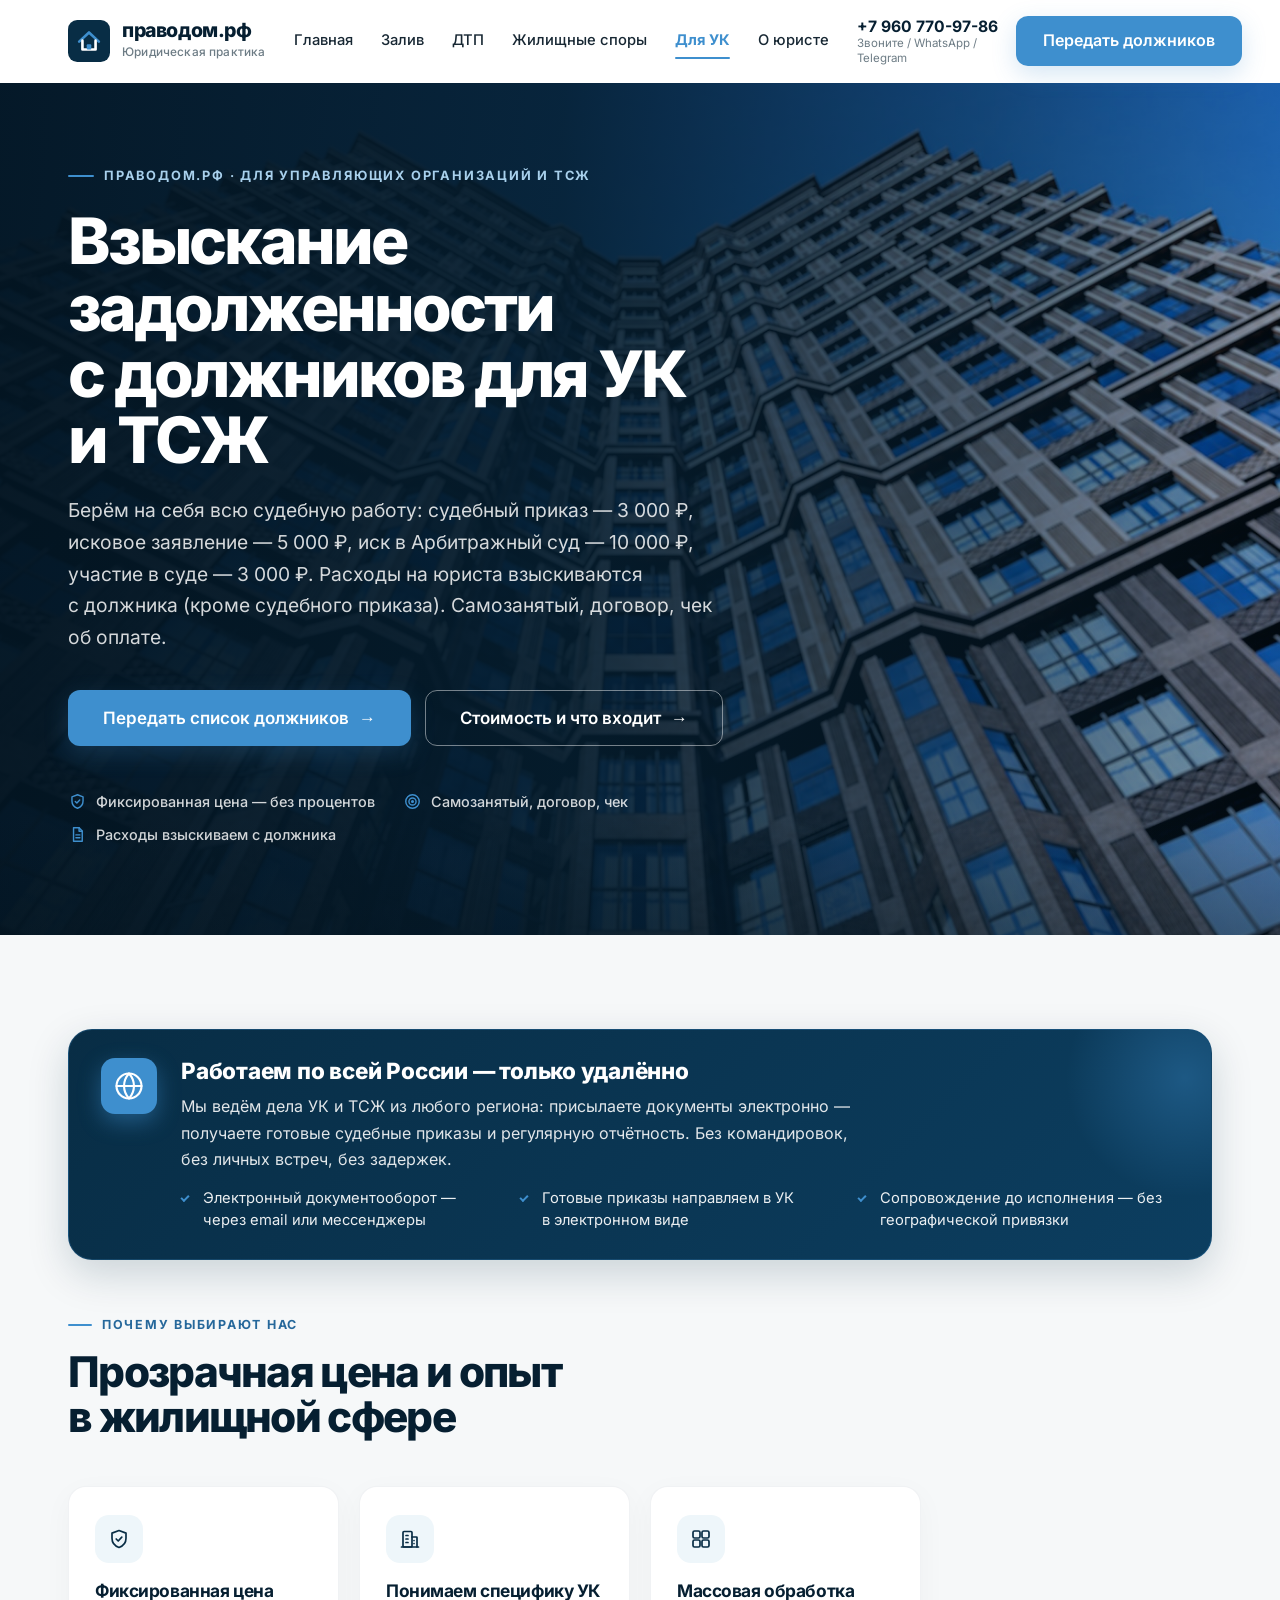
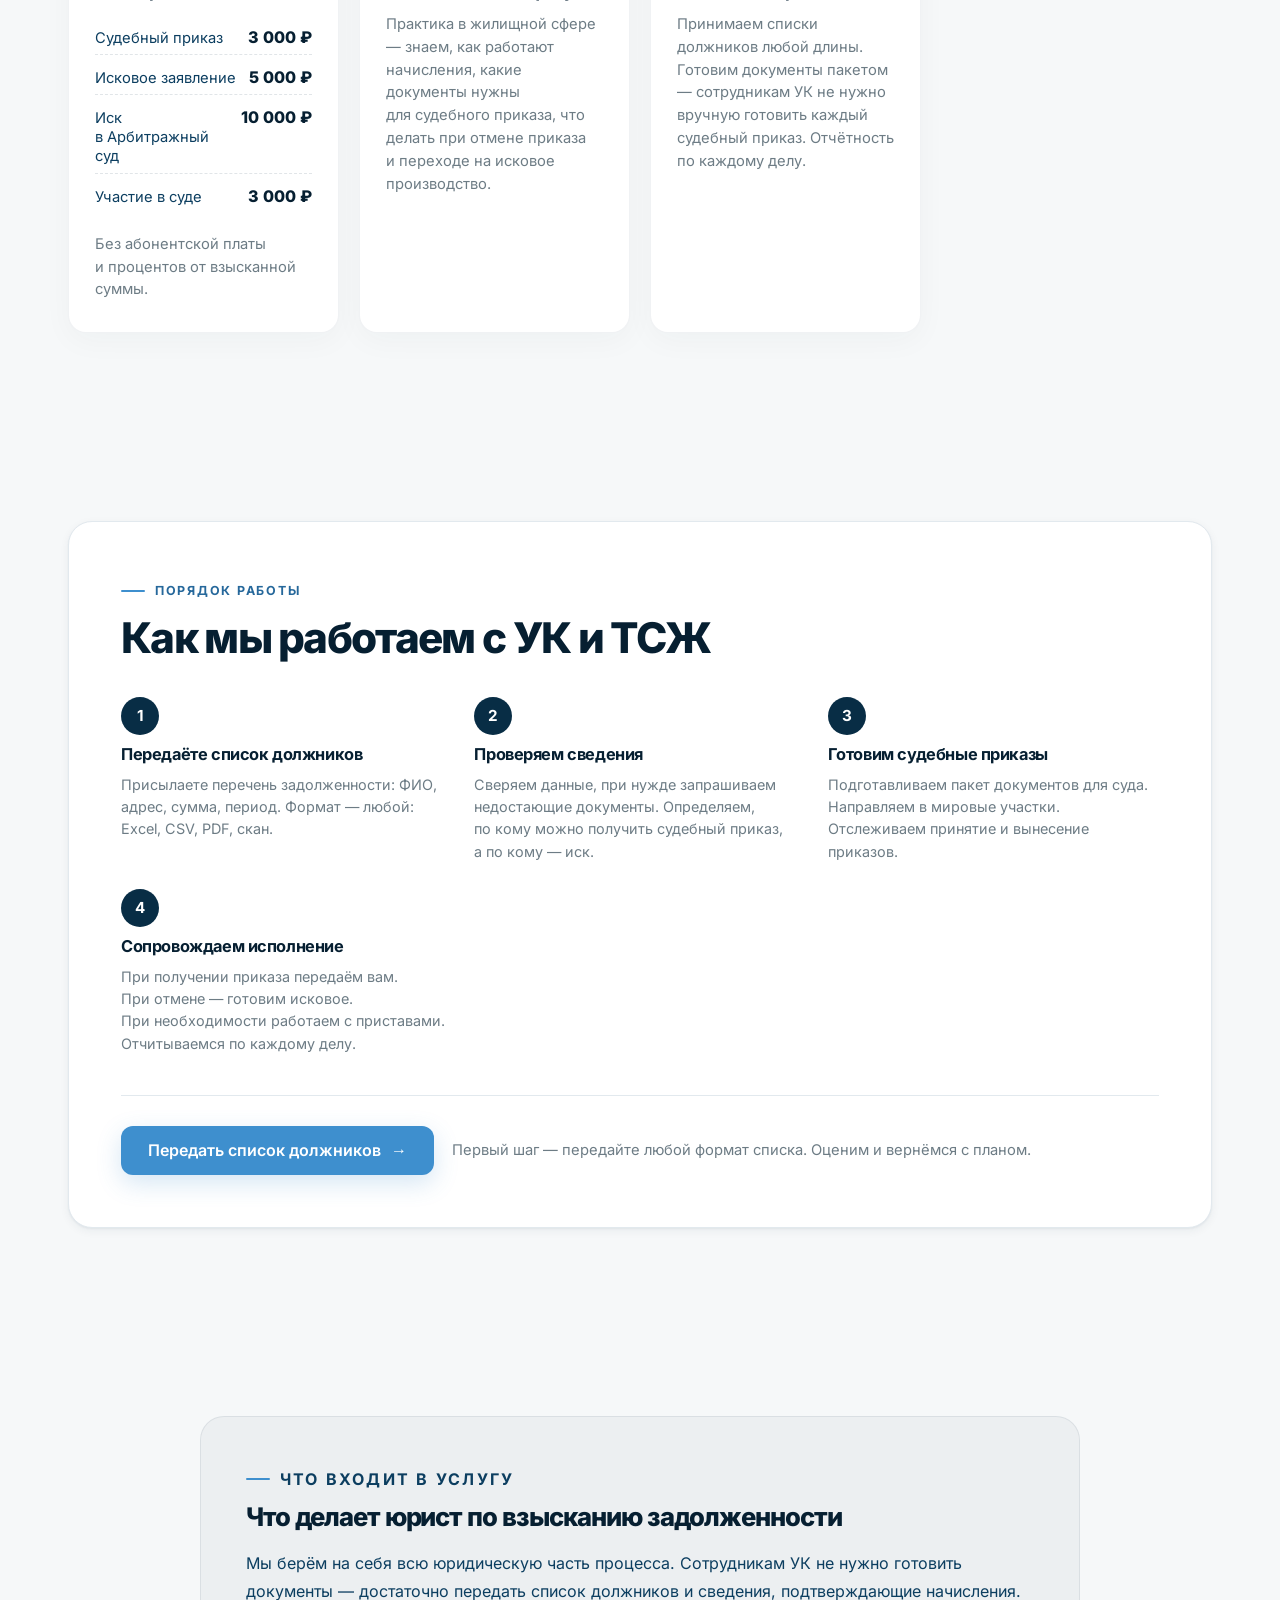
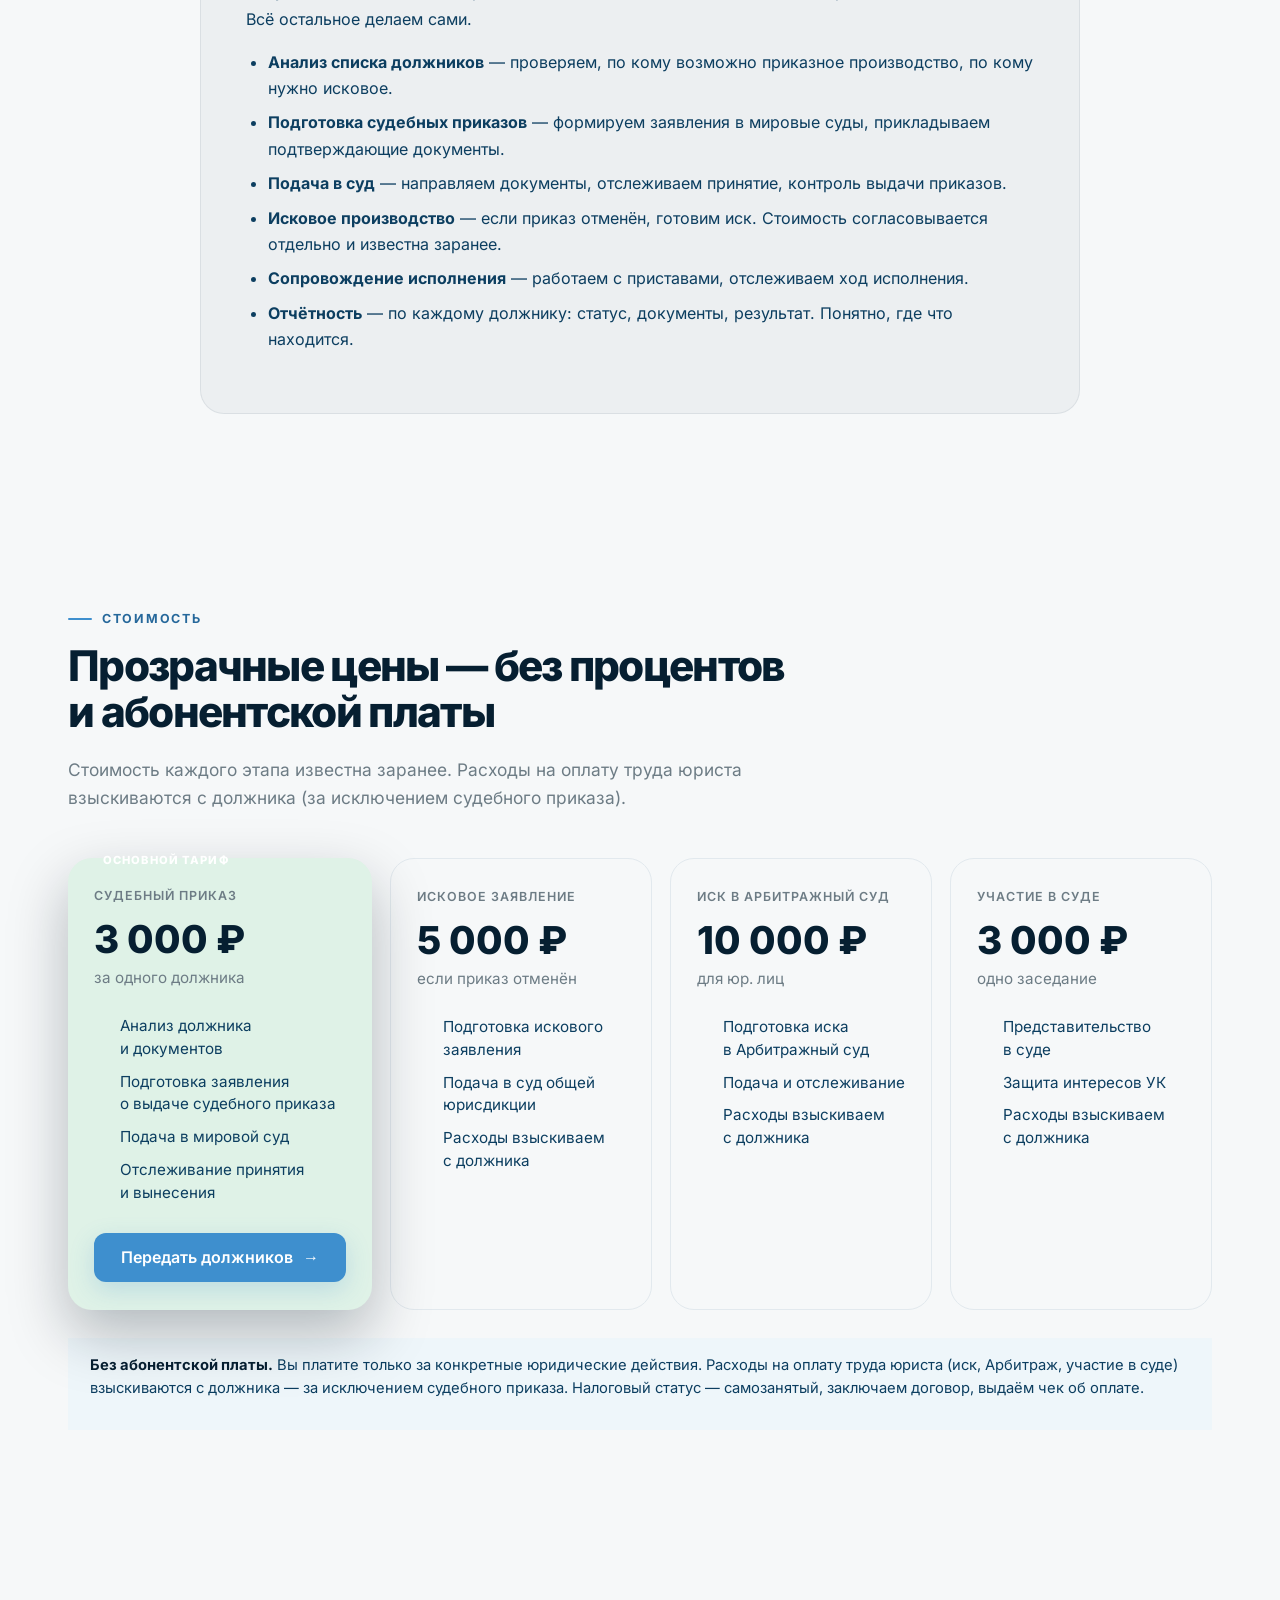
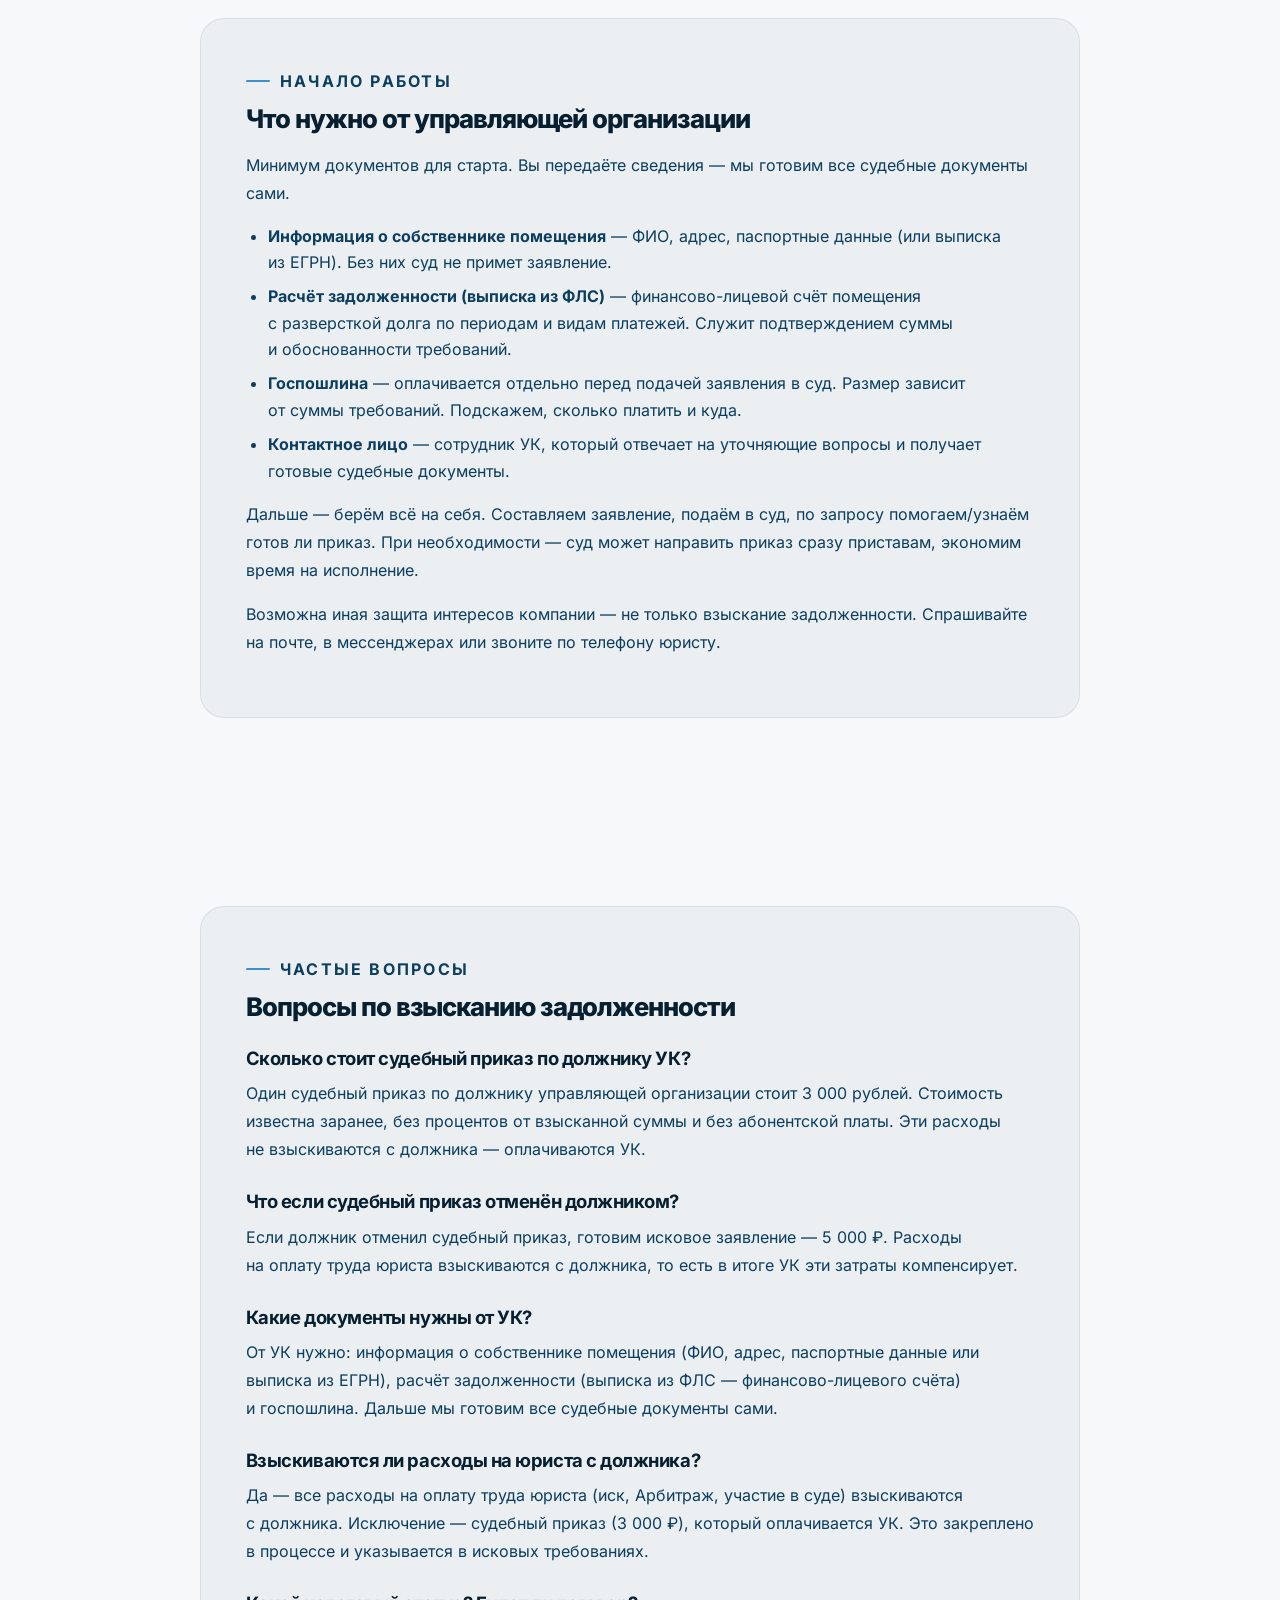
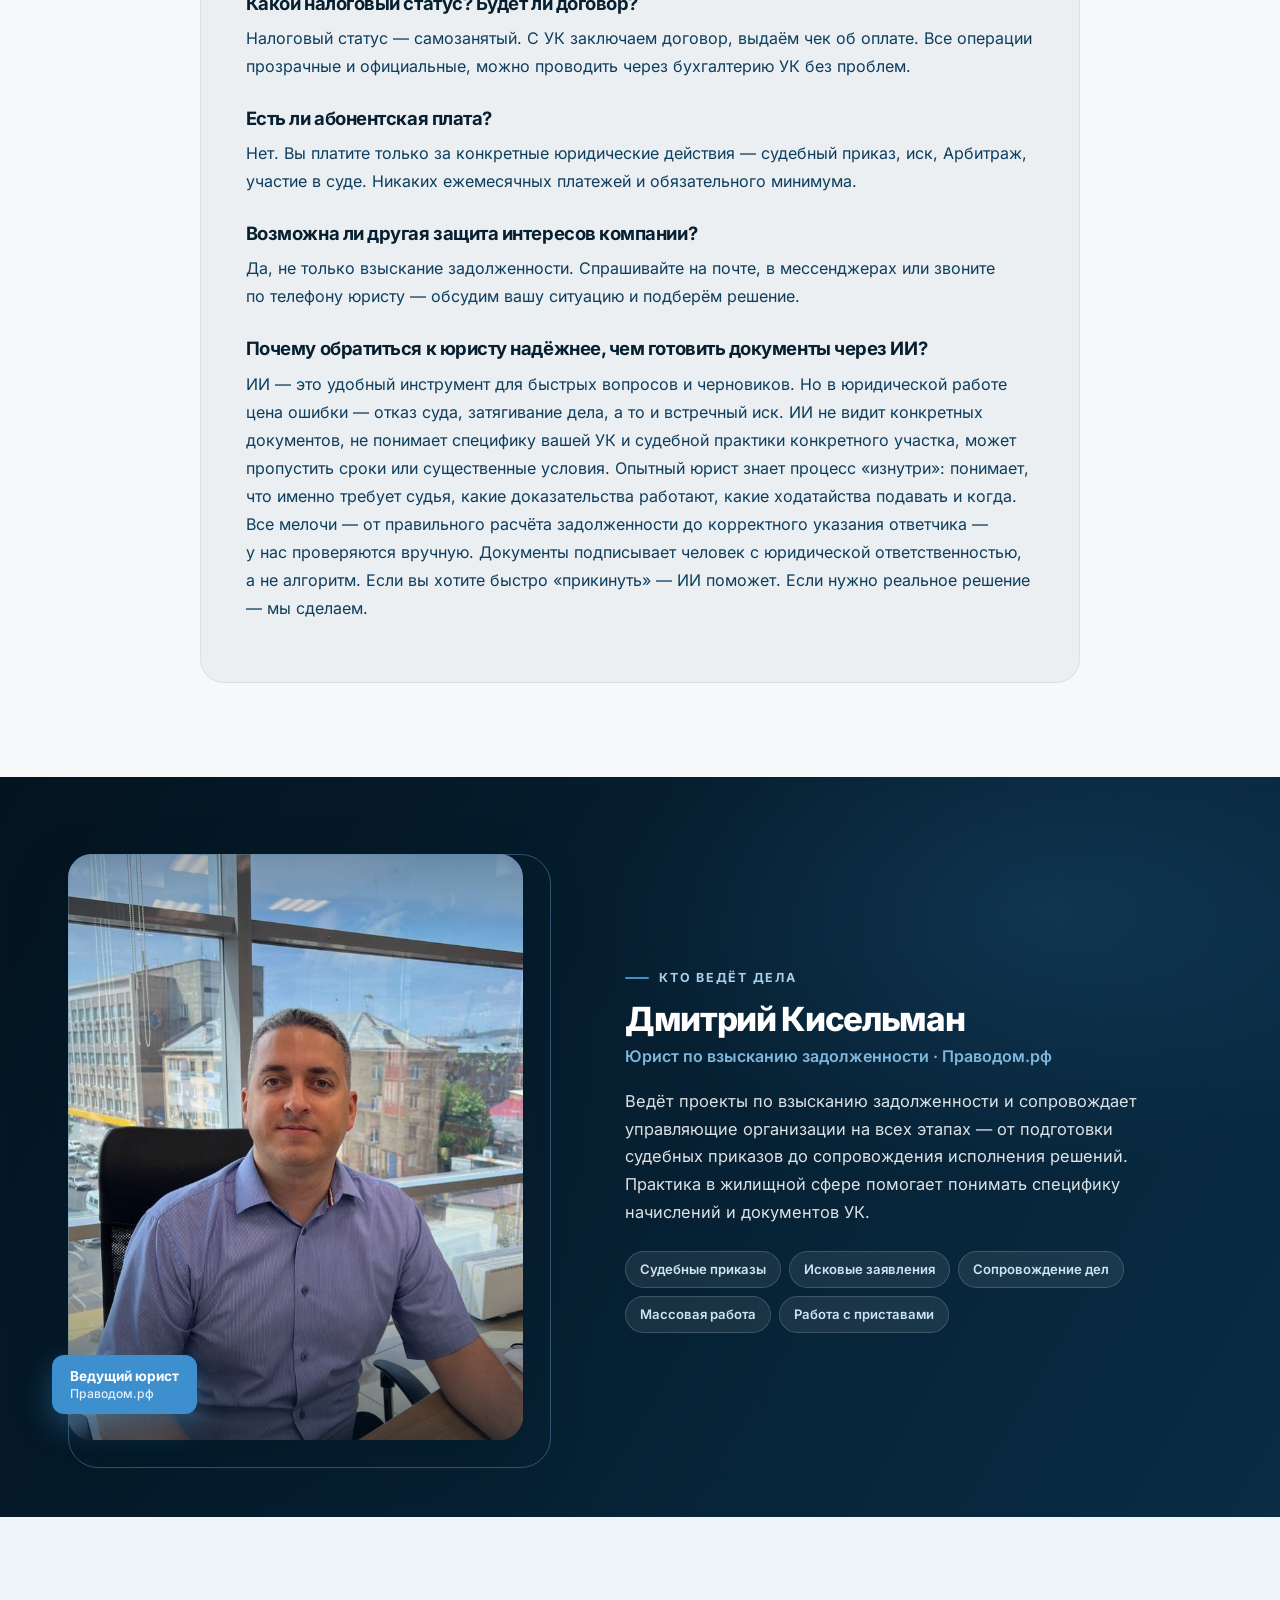
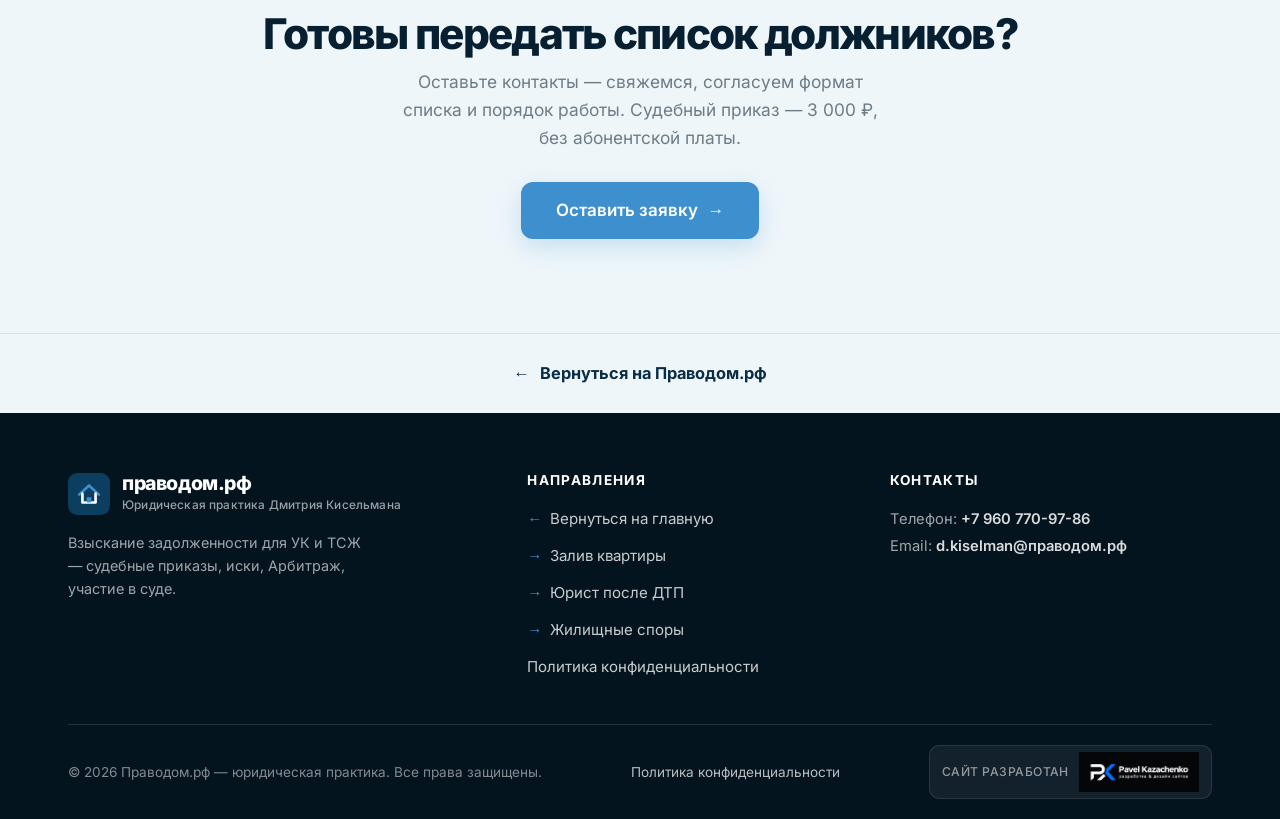
==== dolgi/index.html @ f7e7dae9 "Add files via upload" ====
<!DOCTYPE html>
<html lang="ru">
<head>
  <meta charset="UTF-8">
  <meta name="viewport" content="width=device-width, initial-scale=1.0">

  <!-- ================= SEO: базовые мета-теги ================= -->
  <title>Взыскание задолженности для УК и ТСЖ — судебный приказ от 3 000 ₽</title>
  <meta name="description" content="Взыскание задолженности для управляющих организаций и ТСЖ. Судебный приказ — 3 000 ₽, исковое заявление — 5 000 ₽, иск в Арбитражный суд — 10 000 ₽, участие в суде — 3 000 ₽. Расходы на юриста взыскиваются с должника. Самозанятый, договор, чек. Передайте документы — остальное сделаем сами.">
  <meta name="keywords" content="взыскание задолженности, судебный приказ, должники УК, юридическое сопровождение ТСЖ, взыскание долгов за коммунальные услуги, иск в Арбитражный суд, самозанятый юрист для УК">
  <meta name="author" content="Дмитрий Кисельман">
  <meta name="robots" content="index, follow, max-image-preview:large, max-snippet:-1">

  <!-- ================= SEO: canonical ================= -->
  <link rel="canonical" href="https://xn--80aeg6aibci.xn--p1ai/dolgi/">

  <!-- ================= Open Graph ================= -->
  <meta property="og:type" content="website">
  <meta property="og:site_name" content="Праводом.рф">
  <meta property="og:locale" content="ru_RU">
  <meta property="og:url" content="https://xn--80aeg6aibci.xn--p1ai/dolgi/">
  <meta property="og:title" content="Взыскание задолженности для УК и ТСЖ — судебный приказ от 3 000 ₽">
  <meta property="og:description" content="Судебный приказ — 3 000 ₽, иск — 5 000 ₽, Арбитраж — 10 000 ₽, участие в суде — 3 000 ₽. Расходы на юриста взыскиваются с должника. Самозанятый, договор, чек.">
  <meta property="og:image" content="https://xn--80aeg6aibci.xn--p1ai/assets/img/city.jpg">
  <meta property="og:image:alt" content="Взыскание задолженности для управляющих организаций — Праводом.рф">

  <!-- ================= Twitter Card ================= -->
  <meta name="twitter:card" content="summary_large_image">
  <meta name="twitter:title" content="Взыскание задолженности для УК и ТСЖ — судебный приказ от 3 000 ₽">
  <meta name="twitter:description" content="Судебный приказ — 3 000 ₽, иск — 5 000 ₽, Арбитраж — 10 000 ₽. Расходы на юриста взыскиваются с должника. Самозанятый, договор, чек.">
  <meta name="twitter:image" content="https://xn--80aeg6aibci.xn--p1ai/assets/img/city.jpg">

  <!-- ================= Производительность и иконки ================= -->
  <link rel="icon" type="image/svg+xml" href="../assets/favicon.svg">
  <link rel="apple-touch-icon" href="../assets/favicon.svg">
  <link rel="preload" as="image" href="../assets/img/city.jpg">
  <link rel="stylesheet" href="../assets/fonts/fonts.css">
  <link rel="stylesheet" href="../assets/style.css">

  <!-- ================= Структурированные данные: BreadcrumbList ================= -->
  <script type="application/ld+json">
  {
    "@context": "https://schema.org",
    "@type": "BreadcrumbList",
    "itemListElement": [
      {
        "@type": "ListItem",
        "position": 1,
        "name": "Главная",
        "item": "https://xn--80aeg6aibci.xn--p1ai/"
      },
      {
        "@type": "ListItem",
        "position": 2,
        "name": "Взыскание задолженности для УК",
        "item": "https://xn--80aeg6aibci.xn--p1ai/dolgi/"
      }
    ]
  }
  </script>

  <!-- ================= Структурированные данные: Service + Offer ================= -->
  <script type="application/ld+json">
  {
    "@context": "https://schema.org",
    "@type": "Service",
    "name": "Взыскание задолженности для управляющих организаций",
    "serviceType": "Юридическое сопровождение взыскания задолженности по коммунальным платежам",
    "description": "Подготовка судебных приказов, исковых заявлений и сопровождение судебных дел по взысканию задолженности для УК и ТСЖ. Судебный приказ — 3 000 ₽.",
    "provider": {
      "@type": "LegalService",
      "name": "Праводом.рф",
      "url": "https://xn--80aeg6aibci.xn--p1ai/",
      "telephone": "+7-960-770-97-86",
      "email": "d.kiselman@праводом.рф",
      "founder": {
        "@type": "Person",
        "name": "Дмитрий Кисельман",
        "jobTitle": "Ведущий юрист"
      }
    },
    "areaServed": {
      "@type": "Country",
      "name": "Россия"
    },
    "offers": {
      "@type": "Offer",
      "price": "3000",
      "priceCurrency": "RUB",
      "description": "Стоимость одного судебного приказа по должнику УК или ТСЖ",
      "url": "https://xn--80aeg6aibci.xn--p1ai/dolgi/"
    },
    "url": "https://xn--80aeg6aibci.xn--p1ai/dolgi/"
  }
  </script>

  <!-- ================= Структурированные данные: FAQPage ================= -->
  <script type="application/ld+json">
  {
    "@context": "https://schema.org",
    "@type": "FAQPage",
    "mainEntity": [
      {
        "@type": "Question",
        "name": "Сколько стоит судебный приказ по должнику УК?",
        "acceptedAnswer": {
          "@type": "Answer",
          "text": "Один судебный приказ по должнику управляющей организации стоит 3 000 рублей. Стоимость известна заранее, без процентов от взысканной суммы. Эти расходы не взыскиваются с должника — оплачиваются УК."
        }
      },
      {
        "@type": "Question",
        "name": "Что если судебный приказ отменён должником?",
        "acceptedAnswer": {
          "@type": "Answer",
          "text": "Если должник отменил судебный приказ, готовим исковое заявление. Стоимость искового производства согласовывается отдельно и известна заранее — никаких скрытых платежей."
        }
      },
      {
        "@type": "Question",
        "name": "Какие документы нужны от УК?",
        "acceptedAnswer": {
          "@type": "Answer",
          "text": "Достаточно передать список должников с ФИО, адресом и суммой долга, а также документы, подтверждающие начисления. Дальше мы готовим все судебные документы сами."
        }
      },
      {
        "@type": "Question",
        "name": "Есть ли абонентская плата?",
        "acceptedAnswer": {
          "@type": "Answer",
          "text": "Нет. Вы платите только за конкретные юридические действия — судебный приказ (3 000 ₽), иск (5 000 ₽), Арбитраж (10 000 ₽), участие в суде (3 000 ₽). Никаких ежемесячных платежей и обязательного минимума."
        }
      },
      {
        "@type": "Question",
        "name": "Почему обратиться к юристу надёжнее, чем готовить документы через ИИ?",
        "acceptedAnswer": {
          "@type": "Answer",
          "text": "ИИ — это удобный инструмент для быстрых вопросов и черновиков. Но в юридической работе цена ошибки — отказ суда, затягивание дела, встречный иск. ИИ не видит конкретных документов, не понимает специфики вашей УК и судебной практики конкретного участка, может пропустить сроки или существенные условия. Опытный юрист знает процесс изнутри: что требует судья, какие доказательства работают, какие ходатайства подавать и когда. Все мелочи проверяются вручную, документы подписывает человек с юридической ответственностью."
        }
      }
    ]
  }
  </script>
  <script src="https://challenges.cloudflare.com/turnstile/v0/api.js" async defer></script>
  <!-- ================= Security Headers (через meta) ================= -->
  <meta http-equiv="Content-Security-Policy" content="default-src 'self'; script-src 'self' 'unsafe-inline' https://challenges.cloudflare.com https://www.googletagmanager.com https://mc.yandex.ru; style-src 'self' 'unsafe-inline' https://challenges.cloudflare.com; img-src 'self' data: blob: https://mc.yandex.ru https://www.google-analytics.com; font-src 'self' data:; connect-src 'self' https://pravodom-lead.paffnyters.workers.dev https://challenges.cloudflare.com https://ncuthxvxiwghjgduchhc.supabase.co https://mc.yandex.ru https://www.google-analytics.com https://www.googletagmanager.com; frame-src https://challenges.cloudflare.com; object-src 'none'; base-uri 'self'; form-action 'self'; frame-ancestors 'none';">
  <meta name="referrer" content="strict-origin-when-cross-origin">
  <meta http-equiv="X-Content-Type-Options" content="nosniff">
  <meta name="color-scheme" content="light">
  <meta name="permissions-policy" content="camera=(), microphone=(), geolocation=(), payment=(), usb=(), magnetometer=(), gyroscope=(), accelerometer=(), interest-cohort=()">

  <!-- ================= Yandex.Metrika ================= -->
  <!-- Yandex.Metrika (счётчик 112861594) -->
  <script type="text/javascript">
    (function(m,e,t,r,i,k,a){m[i]=m[i]||function(){(m[i].a=m[i].a||[]).push(arguments)};
    m[i].l=1*new Date();
    for (var j = 0; j < document.scripts.length; j++) {if (document.scripts[j].src === r) { return; }}
    k=e.createElement(t),a=e.getElementsByTagName(t)[0],k.async=1,k.src=r,a.parentNode.insertBefore(k,a)})
    (window, document, "script", "https://mc.yandex.ru/metrika/tag.js", "ym");
    ym(112861594, "init", {
      clickmap:true,
      trackLinks:true,
      accurateTrackBounce:true,
      webvisor:true
    });
  </script>
  <noscript>
    <div><img src="https://mc.yandex.ru/watch/112861594" style="position:absolute; left:-9999px;" alt="" /></div>
  </noscript>

  <!-- ================= Google Analytics 4 ================= -->
  <!-- Google Analytics 4 (G-REN6XLHVDM) -->
  <script async src="https://www.googletagmanager.com/gtag/js?id=G-REN6XLHVDM"></script>
  <script>
    window.dataLayer = window.dataLayer || [];
    function gtag(){dataLayer.push(arguments);}
    gtag('js', new Date());
    gtag('config', 'G-REN6XLHVDM', { 'anonymize_ip': true });
  </script>

</head>
<body>

<!-- ================= ШАПКА ================= -->
<header class="header" id="top">
  <div class="container header__inner">
    <a class="brand" href="/" aria-label="Праводом.рф — на главную">
      <svg class="brand__mark" viewBox="0 0 64 64" aria-hidden="true">
        <rect width="64" height="64" rx="14" fill="#082D45"/>
        <path d="M17 33 L32 19 L47 33" fill="none" stroke="#3E8FCE" stroke-width="4" stroke-linecap="round" stroke-linejoin="round"/>
        <path d="M22 31.5 V45 H42 V31.5" fill="none" stroke="#FFFFFF" stroke-width="4" stroke-linecap="round" stroke-linejoin="round"/>
        <rect x="28.5" y="37" width="7" height="8" rx="1.5" fill="#3E8FCE"/>
      </svg>
      <span>
        <span class="brand__name">праводом.рф</span>
        <span class="brand__tag">Юридическая практика</span>
      </span>
    </a>
    <nav class="nav" aria-label="Основная навигация">
      <a class="nav__link" href="/">Главная</a>
      <a class="nav__link" href="/zalyv/">Залив</a>
      <a class="nav__link" href="/dtp/">ДТП</a>
      <a class="nav__link" href="/zhilishchnye-spory/">Жилищные споры</a>
      <a class="nav__link" href="/dolgi/">Для УК</a>
      <a class="nav__link" href="#yurist">О юристе</a>
    </nav>
    <div class="header__right">
      <!-- TODO: заменить телефон-заглушку на реальный номер -->
      <a class="header__phone" href="tel:+79607709786" itemprop="telephone">
        <b>+7 960 770-97-86</b>
        <span>Звоните / WhatsApp / Telegram</span>
      </a>
      <button class="btn btn--primary" type="button" data-modal-open data-modal-source="dolgi-header">Передать должников</button>
      <button class="nav-toggle" type="button" aria-label="Открыть меню" aria-expanded="false"><span></span></button>
    </div>
  </div>
  <div class="mobile-menu">
    <a href="/">Главная</a>
    <a href="/zalyv/">Залив квартиры</a>
    <a href="/dtp/">Юрист после ДТП</a>
    <a href="/zhilishchnye-spory/">Жилищные споры</a>
    <a href="/dolgi/">Для управляющих организаций</a>
    <a href="#yurist">О юристе</a>
    <a href="tel:+79607709786">+7 960 770-97-86</a>
    <button class="btn btn--primary" type="button" data-modal-open>Оставить заявку</button>
  </div>
</header>

<main>

  <!-- ================= HERO /DOLGI/ ================= -->
  <section class="hero hero--dolgi hero--compact">
    <div class="hero__bg" role="img" aria-label="Жилые дома — взыскание задолженности для управляющих организаций"></div>
    <div class="container">
      <div class="hero__inner">
        <p class="hero__eyebrow">Праводом.рф · Для управляющих организаций и ТСЖ</p>
        <h1 class="hero__title">Взыскание задолженности с&nbsp;должников для&nbsp;УК и&nbsp;ТСЖ</h1>
        <p class="hero__sub">Берём на&nbsp;себя всю судебную работу: судебный приказ — 3&nbsp;000&nbsp;₽, исковое заявление — 5&nbsp;000&nbsp;₽, иск в&nbsp;Арбитражный суд — 10&nbsp;000&nbsp;₽, участие в&nbsp;суде — 3&nbsp;000&nbsp;₽. Расходы на&nbsp;юриста взыскиваются с&nbsp;должника (кроме судебного приказа). Самозанятый, договор, чек об&nbsp;оплате.</p>
        <div class="hero__actions">
          <button class="btn btn--primary btn--lg" type="button" data-modal-open data-modal-source="dolgi-hero">Передать список должников <span class="arr">→</span></button>
          <a class="btn btn--ghost btn--lg" href="#dolgi-price">Стоимость и&nbsp;что входит <span class="arr">→</span></a>
        </div>
        <ul class="hero__chips">
          <li>
            <svg viewBox="0 0 24 24" fill="none" stroke="currentColor" stroke-width="1.8" stroke-linecap="round" stroke-linejoin="round" aria-hidden="true"><path d="M12 3.5l7 2.6v5.2c0 4.6-3 7.8-7 9.2-4-1.4-7-4.6-7-9.2V6.1z"/><path d="M9.2 12l2 2 3.6-3.8"/></svg>
            Фиксированная цена — без процентов
          </li>
          <li>
            <svg viewBox="0 0 24 24" fill="none" stroke="currentColor" stroke-width="1.8" stroke-linecap="round" stroke-linejoin="round" aria-hidden="true"><circle cx="12" cy="12" r="8.5"/><circle cx="12" cy="12" r="4.5"/><circle cx="12" cy="12" r="1"/></svg>
            Самозанятый, договор, чек
          </li>
          <li>
            <svg viewBox="0 0 24 24" fill="none" stroke="currentColor" stroke-width="1.8" stroke-linecap="round" stroke-linejoin="round" aria-hidden="true"><path d="M7 3.5h7l4 4v13H7z"/><path d="M14 3.5V8h4"/><path d="M10 12.5h5M10 16h5"/></svg>
            Расходы взыскиваем с&nbsp;должника
          </li>
        </ul>
      </div>
    </div>
  </section>

  <!-- ================= ЦЕННОСТЬ (3 пункта) ================= -->
  <section class="section" id="dolgi-value">
    <div class="container">

      <!-- Плашка: работаем только удалённо -->
      <div class="remote-banner reveal" role="region" aria-label="Информация о формате работы">
        <div class="remote-banner__icon" aria-hidden="true">
          <svg viewBox="0 0 24 24" fill="none" stroke="currentColor" stroke-width="1.7" stroke-linecap="round" stroke-linejoin="round"><circle cx="12" cy="12" r="10"/><path d="M2 12h20"/><path d="M12 2a15.3 15.3 0 0 1 4 10 15.3 15.3 0 0 1-4 10 15.3 15.3 0 0 1-4-10 15.3 15.3 0 0 1 4-10z"/></svg>
        </div>
        <div class="remote-banner__content">
          <h3 class="remote-banner__title">Работаем по&nbsp;всей России — только удалённо</h3>
          <p class="remote-banner__text">Мы&nbsp;ведём дела УК и&nbsp;ТСЖ из&nbsp;любого региона: присылаете документы электронно — получаете готовые судебные приказы и&nbsp;регулярную отчётность. Без командировок, без личных встреч, без задержек.</p>
          <ul class="remote-banner__list">
            <li>Электронный документооборот — через email или мессенджеры</li>
            <li>Готовые приказы направляем в&nbsp;УК в&nbsp;электронном виде</li>
            <li>Сопровождение до&nbsp;исполнения — без географической привязки</li>
          </ul>
        </div>
      </div>

      <div class="sec-head reveal">
        <p class="eyebrow">Почему выбирают нас</p>
        <h2>Прозрачная цена и&nbsp;опыт в&nbsp;жилищной сфере</h2>
      </div>
      <div class="cards">
        <article class="card reveal">
          <div class="card__icon">
            <svg viewBox="0 0 24 24" fill="none" stroke="currentColor" stroke-width="1.7" stroke-linecap="round" stroke-linejoin="round" aria-hidden="true"><path d="M12 3.5l7 2.6v5.2c0 4.6-3 7.8-7 9.2-4-1.4-7-4.6-7-9.2V6.1z"/><path d="M9.2 12l2 2 3.6-3.8"/></svg>
          </div>
          <h3 class="card__title">Фиксированная цена</h3>
          <ul class="card__price-list">
            <li><span>Судебный приказ</span><b>3 000&nbsp;₽</b></li>
            <li><span>Исковое заявление</span><b>5 000&nbsp;₽</b></li>
            <li><span>Иск в&nbsp;Арбитражный суд</span><b>10 000&nbsp;₽</b></li>
            <li><span>Участие в&nbsp;суде</span><b>3 000&nbsp;₽</b></li>
          </ul>
          <p class="card__text">Без абонентской платы и&nbsp;процентов от&nbsp;взысканной суммы.</p>
        </article>

        <article class="card reveal">
          <div class="card__icon">
            <svg viewBox="0 0 24 24" fill="none" stroke="currentColor" stroke-width="1.7" stroke-linecap="round" stroke-linejoin="round" aria-hidden="true"><rect x="5" y="4.5" width="9" height="15.5" rx="1"/><path d="M14 10h4.5a.5.5 0 0 1 .5.5v9.5"/><path d="M8 8.5h2M8 12h2M8 15.5h2M16 13.5h.01M16 16.5h.01"/><path d="M3.5 20h17"/></svg>
          </div>
          <h3 class="card__title">Понимаем специфику УК</h3>
          <p class="card__text">Практика в&nbsp;жилищной сфере — знаем, как работают начисления, какие документы нужны для&nbsp;судебного приказа, что делать при&nbsp;отмене приказа и&nbsp;переходе на&nbsp;исковое производство.</p>
        </article>

        <article class="card reveal">
          <div class="card__icon">
            <svg viewBox="0 0 24 24" fill="none" stroke="currentColor" stroke-width="1.7" stroke-linecap="round" stroke-linejoin="round" aria-hidden="true"><rect x="4" y="4" width="7" height="7" rx="1.5"/><rect x="13" y="4" width="7" height="7" rx="1.5"/><rect x="4" y="13" width="7" height="7" rx="1.5"/><rect x="13" y="13" width="7" height="7" rx="1.5"/></svg>
          </div>
          <h3 class="card__title">Массовая обработка</h3>
          <p class="card__text">Принимаем списки должников любой длины. Готовим документы пакетом — сотрудникам УК не&nbsp;нужно вручную готовить каждый судебный приказ. Отчётность по&nbsp;каждому делу.</p>
        </article>
      </div>
    </div>
  </section>

  <!-- ================= КАК МЫ РАБОТАЕМ ================= -->
  <section class="section section--tint" id="dolgi-how">
    <div class="container">
      <div class="guide reveal">
        <div class="guide__head">
          <p class="eyebrow">Порядок работы</p>
          <h2>Как мы&nbsp;работаем с&nbsp;УК и&nbsp;ТСЖ</h2>
        </div>
        <div class="steps">
          <div class="step">
            <div class="step__num">1</div>
            <h3 class="step__title">Передаёте список должников</h3>
            <p class="step__text">Присылаете перечень задолженности: ФИО, адрес, сумма, период. Формат — любой: Excel, CSV, PDF, скан.</p>
          </div>
          <div class="step">
            <div class="step__num">2</div>
            <h3 class="step__title">Проверяем сведения</h3>
            <p class="step__text">Сверяем данные, при&nbsp;нужде запрашиваем недостающие документы. Определяем, по&nbsp;кому можно получить судебный приказ, а&nbsp;по&nbsp;кому — иск.</p>
          </div>
          <div class="step">
            <div class="step__num">3</div>
            <h3 class="step__title">Готовим судебные приказы</h3>
            <p class="step__text">Подготавливаем пакет документов для&nbsp;суда. Направляем в&nbsp;мировые участки. Отслеживаем принятие и&nbsp;вынесение приказов.</p>
          </div>
          <div class="step">
            <div class="step__num">4</div>
            <h3 class="step__title">Сопровождаем исполнение</h3>
            <p class="step__text">При&nbsp;получении приказа передаём вам. При&nbsp;отмене — готовим исковое. При&nbsp;необходимости работаем с&nbsp;приставами. Отчитываемся по&nbsp;каждому делу.</p>
          </div>
        </div>
        <div class="guide__cta">
          <button class="btn btn--primary" type="button" data-modal-open data-modal-source="dolgi-how">Передать список должников <span class="arr">→</span></button>
          <p>Первый шаг — передайте любой формат списка. Оценим и&nbsp;вернёмся с&nbsp;планом.</p>
        </div>
      </div>
    </div>
  </section>

  <!-- ================= ЧТО ВХОДИТ В УСЛУГУ ================= -->
  <section class="section" id="dolgi-included">
    <div class="container">
      <div class="lp-article reveal">
        <p class="eyebrow">Что входит в&nbsp;услугу</p>
        <h2>Что делает юрист по&nbsp;взысканию задолженности</h2>
        <p>Мы&nbsp;берём на&nbsp;себя всю юридическую часть процесса. Сотрудникам УК не&nbsp;нужно готовить документы — достаточно передать список должников и&nbsp;сведения, подтверждающие начисления. Всё остальное делаем сами.</p>
        <ul class="lawyer__detail-list">
          <li><b>Анализ списка должников</b> — проверяем, по&nbsp;кому возможно приказное производство, по&nbsp;кому нужно исковое.</li>
          <li><b>Подготовка судебных приказов</b> — формируем заявления в&nbsp;мировые суды, прикладываем подтверждающие документы.</li>
          <li><b>Подача в&nbsp;суд</b> — направляем документы, отслеживаем принятие, контроль выдачи приказов.</li>
          <li><b>Исковое производство</b> — если приказ отменён, готовим иск. Стоимость согласовывается отдельно и&nbsp;известна заранее.</li>
          <li><b>Сопровождение исполнения</b> — работаем с&nbsp;приставами, отслеживаем ход исполнения.</li>
          <li><b>Отчётность</b> — по&nbsp;каждому должнику: статус, документы, результат. Понятно, где что находится.</li>
        </ul>
      </div>
    </div>
  </section>

  <!-- ================= СТОИМОСТЬ ================= -->
  <section class="section section--tint" id="dolgi-price">
    <div class="container">
      <div class="price-block reveal">
        <div class="sec-head">
          <p class="eyebrow">Стоимость</p>
          <h2>Прозрачные цены — без процентов и абонентской платы</h2>
          <p class="sec-lead">Стоимость каждого этапа известна заранее. Расходы на&nbsp;оплату труда юриста взыскиваются с&nbsp;должника (за&nbsp;исключением судебного приказа).</p>
        </div>

        <div class="price-cards price-cards--grid4">
          <article class="price-card price-card--main">
            <div class="price-card__label">Судебный приказ</div>
            <div class="price-card__value">3 000&nbsp;₽</div>
            <div class="price-card__unit">за&nbsp;одного должника</div>
            <ul class="price-card__list">
              <li>Анализ должника и&nbsp;документов</li>
              <li>Подготовка заявления о&nbsp;выдаче судебного приказа</li>
              <li>Подача в&nbsp;мировой суд</li>
              <li>Отслеживание принятия и&nbsp;вынесения</li>
            </ul>
            <button class="btn btn--primary" type="button" data-modal-open data-modal-source="dolgi-price-1">Передать должников <span class="arr">→</span></button>
          </article>

          <article class="price-card">
            <div class="price-card__label">Исковое заявление</div>
            <div class="price-card__value">5 000&nbsp;₽</div>
            <div class="price-card__unit">если приказ отменён</div>
            <ul class="price-card__list">
              <li>Подготовка искового заявления</li>
              <li>Подача в&nbsp;суд общей юрисдикции</li>
              <li>Расходы взыскиваем с&nbsp;должника</li>
            </ul>
          </article>

          <article class="price-card">
            <div class="price-card__label">Иск в&nbsp;Арбитражный суд</div>
            <div class="price-card__value">10 000&nbsp;₽</div>
            <div class="price-card__unit">для&nbsp;юр.&nbsp;лиц</div>
            <ul class="price-card__list">
              <li>Подготовка иска в&nbsp;Арбитражный суд</li>
              <li>Подача и&nbsp;отслеживание</li>
              <li>Расходы взыскиваем с&nbsp;должника</li>
            </ul>
          </article>

          <article class="price-card">
            <div class="price-card__label">Участие в&nbsp;суде</div>
            <div class="price-card__value">3 000&nbsp;₽</div>
            <div class="price-card__unit">одно заседание</div>
            <ul class="price-card__list">
              <li>Представительство в&nbsp;суде</li>
              <li>Защита интересов УК</li>
              <li>Расходы взыскиваем с&nbsp;должника</li>
            </ul>
          </article>
        </div>

        <div class="price-foot">
          <p><b>Без абонентской платы.</b> Вы платите только за&nbsp;конкретные юридические действия. Расходы на&nbsp;оплату труда юриста (иск, Арбитраж, участие в&nbsp;суде) взыскиваются с&nbsp;должника — за&nbsp;исключением судебного приказа. Налоговый статус — самозанятый, заключаем договор, выдаём чек об&nbsp;оплате.</p>
        </div>
      </div>
    </div>
  </section>

  <!-- ================= ЧТО НУЖНО ОТ УК ================= -->
  <section class="section" id="dolgi-need">
    <div class="container">
      <div class="lp-article reveal">
        <p class="eyebrow">Начало работы</p>
        <h2>Что нужно от&nbsp;управляющей организации</h2>
        <p>Минимум документов для&nbsp;старта. Вы&nbsp;передаёте сведения — мы&nbsp;готовим все судебные документы сами.</p>
        <ul class="lawyer__detail-list">
          <li><b>Информация о&nbsp;собственнике помещения</b> — ФИО, адрес, паспортные данные (или выписка из&nbsp;ЕГРН). Без&nbsp;них суд не&nbsp;примет заявление.</li>
          <li><b>Расчёт задолженности (выписка из&nbsp;ФЛС)</b> — финансово-лицевой счёт помещения с&nbsp;разверсткой долга по&nbsp;периодам и&nbsp;видам платежей. Служит подтверждением суммы и&nbsp;обоснованности требований.</li>
          <li><b>Госпошлина</b> — оплачивается отдельно перед подачей заявления в&nbsp;суд. Размер зависит от&nbsp;суммы требований. Подскажем, сколько платить и&nbsp;куда.</li>
          <li><b>Контактное лицо</b> — сотрудник УК, который отвечает на&nbsp;уточняющие вопросы и&nbsp;получает готовые судебные документы.</li>
        </ul>
        <p>Дальше — берём всё на&nbsp;себя. Составляем заявление, подаём в&nbsp;суд, по&nbsp;запросу помогаем/узнаём готов ли приказ. При&nbsp;необходимости — суд может направить приказ сразу приставам, экономим время на&nbsp;исполнение.</p>
        <p>Возможна иная защита интересов компании — не&nbsp;только взыскание задолженности. Спрашивайте на&nbsp;почте, в&nbsp;мессенджерах или звоните по&nbsp;телефону юристу.</p>
      </div>
    </div>
  </section>

  <!-- ================= ЧАСТЫЕ ВОПРОСЫ ================= -->
  <section class="section section--tint" id="dolgi-faq">
    <div class="container">
      <div class="lp-article reveal">
        <p class="eyebrow">Частые вопросы</p>
        <h2>Вопросы по&nbsp;взысканию задолженности</h2>

        <h3>Сколько стоит судебный приказ по&nbsp;должнику УК?</h3>
        <p>Один судебный приказ по&nbsp;должнику управляющей организации стоит 3&nbsp;000&nbsp;рублей. Стоимость известна заранее, без процентов от&nbsp;взысканной суммы и&nbsp;без абонентской платы. Эти расходы не&nbsp;взыскиваются с&nbsp;должника — оплачиваются УК.</p>

        <h3>Что если судебный приказ отменён должником?</h3>
        <p>Если должник отменил судебный приказ, готовим исковое заявление — 5&nbsp;000&nbsp;₽. Расходы на&nbsp;оплату труда юриста взыскиваются с&nbsp;должника, то&nbsp;есть в&nbsp;итоге УК эти затраты компенсирует.</p>

        <h3>Какие документы нужны от&nbsp;УК?</h3>
        <p>От&nbsp;УК нужно: информация о&nbsp;собственнике помещения (ФИО, адрес, паспортные данные или выписка из&nbsp;ЕГРН), расчёт задолженности (выписка из&nbsp;ФЛС — финансово-лицевого счёта) и&nbsp;госпошлина. Дальше мы&nbsp;готовим все судебные документы сами.</p>

        <h3>Взыскиваются&nbsp;ли расходы на&nbsp;юриста с&nbsp;должника?</h3>
        <p>Да — все расходы на&nbsp;оплату труда юриста (иск, Арбитраж, участие в&nbsp;суде) взыскиваются с&nbsp;должника. Исключение — судебный приказ (3&nbsp;000&nbsp;₽), который оплачивается УК. Это закреплено в&nbsp;процессе и&nbsp;указывается в&nbsp;исковых требованиях.</p>

        <h3>Какой налоговый статус? Будет&nbsp;ли договор?</h3>
        <p>Налоговый статус — самозанятый. С&nbsp;УК заключаем договор, выдаём чек об&nbsp;оплате. Все операции прозрачные и&nbsp;официальные, можно проводить через бухгалтерию УК без&nbsp;проблем.</p>

        <h3>Есть&nbsp;ли абонентская плата?</h3>
        <p>Нет. Вы платите только за&nbsp;конкретные юридические действия — судебный приказ, иск, Арбитраж, участие в&nbsp;суде. Никаких ежемесячных платежей и&nbsp;обязательного минимума.</p>

        <h3>Возможна&nbsp;ли другая защита интересов компании?</h3>
        <p>Да, не&nbsp;только взыскание задолженности. Спрашивайте на&nbsp;почте, в&nbsp;мессенджерах или звоните по&nbsp;телефону юристу — обсудим вашу ситуацию и&nbsp;подберём решение.</p>

        <h3>Почему обратиться к&nbsp;юристу надёжнее, чем готовить документы через ИИ?</h3>
        <p>ИИ&nbsp;— это удобный инструмент для&nbsp;быстрых вопросов и&nbsp;черновиков. Но&nbsp;в&nbsp;юридической работе цена ошибки — отказ суда, затягивание дела, а&nbsp;то&nbsp;и&nbsp;встречный иск. ИИ&nbsp;не&nbsp;видит конкретных документов, не&nbsp;понимает специфику вашей УК и&nbsp;судебной практики конкретного участка, может пропустить сроки или&nbsp;существенные условия. Опытный юрист знает процесс «изнутри»: понимает, что именно требует судья, какие доказательства работают, какие ходатайства подавать и&nbsp;когда. Все мелочи — от&nbsp;правильного расчёта задолженности до&nbsp;корректного указания ответчика — у&nbsp;нас&nbsp;проверяются вручную. Документы подписывает человек с&nbsp;юридической ответственностью, а&nbsp;не&nbsp;алгоритм. Если вы&nbsp;хотите быстро «прикинуть» — ИИ&nbsp;поможет. Если нужно реальное решение — мы&nbsp;сделаем.</p>
      </div>
    </div>
  </section>

  <!-- ================= ЮРИСТ ================= -->
  <section class="lawyer" id="yurist">
    <div class="container">
      <div class="lawyer__grid">
        <div class="lawyer__photo-wrap reveal">
          <img class="lawyer__photo" src="../assets/dmitry.jpg" alt="Дмитрий Кисельман — юрист по взысканию задолженности для УК и ТСЖ, ведущий юрист Праводом.рф" loading="lazy" width="460" height="575">
          <div class="lawyer__badge">Ведущий юрист<small>Праводом.рф</small></div>
        </div>
        <div class="reveal">
          <p class="eyebrow">Кто ведёт дела</p>
          <h2 class="lawyer__name">Дмитрий Кисельман</h2>
          <p class="lawyer__role">Юрист по&nbsp;взысканию задолженности · Праводом.рф</p>
          <p class="lawyer__text">Ведёт проекты по&nbsp;взысканию задолженности и&nbsp;сопровождает управляющие организации на&nbsp;всех этапах — от&nbsp;подготовки судебных приказов до&nbsp;сопровождения исполнения решений. Практика в&nbsp;жилищной сфере помогает понимать специфику начислений и&nbsp;документов УК.</p>
          <ul class="lawyer__tags">
            <li>Судебные приказы</li>
            <li>Исковые заявления</li>
            <li>Сопровождение дел</li>
            <li>Массовая работа</li>
            <li>Работа с приставами</li>
          </ul>
        </div>
      </div>
    </div>
  </section>

  <!-- ================= ФИНАЛЬНЫЙ CTA ================= -->
  <section class="section section--blue">
    <div class="container cta-final reveal">
      <h2>Готовы передать список должников?</h2>
      <p class="sec-lead">Оставьте контакты — свяжемся, согласуем формат списка и&nbsp;порядок работы. Судебный приказ — 3&nbsp;000&nbsp;₽, без абонентской платы.</p>
      <button class="btn btn--primary btn--lg" type="button" data-modal-open data-modal-source="dolgi-final">Оставить заявку <span class="arr">→</span></button>
    </div>
  </section>

</main>

<!-- ================= ССЫЛКА НАЗАД ================= -->
<div class="backstrip">
  <div class="container">
    <a href="/"><span class="arr">←</span> Вернуться на Праводом.рф</a>
  </div>
</div>

<!-- ================= ФУТЕР ================= -->
<footer class="footer">
  <div class="container">
    <div class="footer__grid">
      <div>
        <a class="brand" href="/" aria-label="Праводом.рф — на главную">
          <svg class="brand__mark" viewBox="0 0 64 64" aria-hidden="true">
            <rect width="64" height="64" rx="14" fill="#0C3E60"/>
            <path d="M17 33 L32 19 L47 33" fill="none" stroke="#3E8FCE" stroke-width="4" stroke-linecap="round" stroke-linejoin="round"/>
            <path d="M22 31.5 V45 H42 V31.5" fill="none" stroke="#FFFFFF" stroke-width="4" stroke-linecap="round" stroke-linejoin="round"/>
            <rect x="28.5" y="37" width="7" height="8" rx="1.5" fill="#3E8FCE"/>
          </svg>
          <span>
            <span class="brand__name">праводом.рф</span>
            <span class="brand__tag">Юридическая практика Дмитрия Кисельмана</span>
          </span>
        </a>
        <p class="footer__desc">Взыскание задолженности для&nbsp;УК и&nbsp;ТСЖ — судебные приказы, иски, Арбитраж, участие в&nbsp;суде.</p>
      </div>
      <div>
        <h3 class="footer__title">Направления</h3>
        <ul class="footer__links">
          <li><a href="/"><span class="arr">←</span> Вернуться на главную</a></li>
          <li><a href="../zalyv/"><span class="arr">→</span> Залив квартиры</a></li>
          <li><a href="../dtp/"><span class="arr">→</span> Юрист после ДТП</a></li>
          <li><a href="../zhilishchnye-spory/"><span class="arr">→</span> Жилищные споры</a></li>
          <li><a href="../privacy.html">Политика конфиденциальности</a></li>
        </ul>
      </div>
      <div>
        <h3 class="footer__title">Контакты</h3>
        <!-- TODO: добавить реальные контакты и реквизиты, когда они будут готовы -->
        <p class="footer__contacts">
          Телефон: <b>+7 960 770-97-86</b><br>
          Email: <b>d.kiselman@праводом.рф</b>
        </p>
      </div>
    </div>
    <div class="footer__bottom">
      <span>© 2026 Праводом.рф — юридическая практика. Все права защищены.</span><a href="../privacy.html">Политика конфиденциальности</a>      <div class="footer__dev">
        <span class="footer__dev-label">Сайт разработан</span>
        <a class="footer__dev-link" href="mailto:paffnytersk@gmail.com" title="Заказать такой сайт">
          <img class="footer__dev-logo" src="../assets/pk-logo.png" alt="PK — разработка сайтов" loading="lazy" width="60" height="30">
        </a>
      </div>
    </div>
  </div>
</footer>

<!-- ================= МОДАЛЬНОЕ ОКНО ЗАЯВКИ ================= -->
<div class="modal" id="zayavka" role="dialog" aria-modal="true" aria-labelledby="zayavka-title" hidden>
  <div class="modal__card" data-modal-card>
    <button class="modal__close" type="button" data-modal-close aria-label="Закрыть окно">×</button>

    <div data-form-wrap>
      <h3 class="modal__title" id="zayavka-title">Передать должников</h3>
      <p class="modal__sub">Оставьте контакты — свяжемся, согласуем формат списка и&nbsp;порядок работы.</p>

      <form class="form" id="lead-form" novalidate>
        <div class="hp" aria-hidden="true">
          <label>Сайт (не заполнять)<input type="text" name="website" tabindex="-1" autocomplete="off"></label>
        </div>

        <div class="field">
          <label for="f-name">Как к вам обращаться? <span class="req">*</span></label>
          <input type="text" id="f-name" name="name" placeholder="Имя" autocomplete="name" required>
          <small class="field__err">Укажите, как к вам обращаться</small>
        </div>

        <div class="field">
          <label for="f-phone">Номер телефона <span class="req">*</span></label>
          <input type="tel" id="f-phone" name="phone" placeholder="+7 (___) ___-__-__" inputmode="tel" autocomplete="tel" required>
          <small class="field__err">Укажите корректный номер телефона</small>
        </div>

        <div class="field">
          <label for="f-email">Email <span style="color:var(--muted);font-weight:500">(необязательно)</span></label>
          <input type="email" id="f-email" name="email" placeholder="mail@example.com" autocomplete="email">
          <small class="field__err">Проверьте адрес электронной почты</small>
        </div>

        <div class="field">
          <label for="f-service">Вид услуги <span class="req">*</span></label>
          <select id="f-service" name="service_type" required>
            <option value="">— выберите —</option>
            <option value="dolgi">Взыскание задолженности (для УК и ТСЖ)</option>
            <option value="zalyv">Залив квартиры</option>
            <option value="dtp">Юрист после ДТП</option>
            <option value="zhilishchnye-spory">Жилищные споры</option>
            <option value="other">Другое / не уверен</option>
          </select>
          <small class="field__err">Укажите вид услуги</small>
        </div>

        <div class="field">
          <label for="f-comment">Комментарий <span style="color:var(--muted);font-weight:500">(необязательно)</span></label>
          <textarea id="f-comment" name="comment" placeholder="Кратко опишите ситуацию или укажите количество должников" rows="3"></textarea>
        </div>

        <label class="consent">
          <input type="checkbox" id="f-consent" name="consent" required>
          <span class="box"><svg viewBox="0 0 24 24" fill="none" stroke="currentColor" stroke-width="3" stroke-linecap="round" stroke-linejoin="round" aria-hidden="true"><path d="M4.5 12.5l4.5 4.5L19.5 7"/></svg></span>
          <span class="consent__text">Соглашаюсь на обработку персональных данных в&nbsp;соответствии с&nbsp;<a href="../privacy.html" target="_blank" rel="noopener">политикой конфиденциальности</a>.</span>
        </label>

        <!-- Cloudflare Turnstile -->
        <div class="cf-turnstile" data-sitekey="0x4AAAAAAE9_oedsHKGV35CN"></div>

        <button class="btn btn--primary form__submit" type="submit" disabled>Отправить заявку</button>
        <p class="form__note">Нажимая «Отправить заявку», вы соглашаетесь на обработку персональных данных.</p>
      </form>
    </div>

    <div class="form-success" data-success hidden>
      <div class="form-success__icon">
        <svg viewBox="0 0 24 24" fill="none" stroke="currentColor" stroke-width="2.2" stroke-linecap="round" stroke-linejoin="round" aria-hidden="true"><path d="M4.5 12.5l4.5 4.5L19.5 7"/></svg>
      </div>
      <h3>Заявка отправлена</h3>
      <p>Мы свяжемся с вами и согласуем формат списка должников. Обычно отвечаем в течение рабочего дня.</p>
      <button class="btn btn--outline" type="button" data-modal-close>Хорошо</button>
    </div>
  </div>
</div>

<script src="../assets/main.js" defer></script>
</body>
</html>
---- assets/fonts/fonts.css ----
/* cyrillic-ext */
@font-face {
  font-family: 'Inter';
  font-style: normal;
  font-weight: 400;
  font-display: swap;
  src: url(ec84a3760f.woff2) format('woff2');
  unicode-range: U+0460-052F, U+1C80-1C8A, U+20B4, U+2DE0-2DFF, U+A640-A69F, U+FE2E-FE2F;
}
/* cyrillic */
@font-face {
  font-family: 'Inter';
  font-style: normal;
  font-weight: 400;
  font-display: swap;
  src: url(4ee8fc9834.woff2) format('woff2');
  unicode-range: U+0301, U+0400-045F, U+0490-0491, U+04B0-04B1, U+2116;
}
/* greek-ext */
@font-face {
  font-family: 'Inter';
  font-style: normal;
  font-weight: 400;
  font-display: swap;
  src: url(f55b8d3974.woff2) format('woff2');
  unicode-range: U+1F00-1FFF;
}
/* greek */
@font-face {
  font-family: 'Inter';
  font-style: normal;
  font-weight: 400;
  font-display: swap;
  src: url(eef1e49772.woff2) format('woff2');
  unicode-range: U+0370-0377, U+037A-037F, U+0384-038A, U+038C, U+038E-03A1, U+03A3-03FF;
}
/* vietnamese */
@font-face {
  font-family: 'Inter';
  font-style: normal;
  font-weight: 400;
  font-display: swap;
  src: url(983e909462.woff2) format('woff2');
  unicode-range: U+0102-0103, U+0110-0111, U+0128-0129, U+0168-0169, U+01A0-01A1, U+01AF-01B0, U+0300-0301, U+0303-0304, U+0308-0309, U+0323, U+0329, U+1EA0-1EF9, U+20AB;
}
/* latin-ext */
@font-face {
  font-family: 'Inter';
  font-style: normal;
  font-weight: 400;
  font-display: swap;
  src: url(395290514d.woff2) format('woff2');
  unicode-range: U+0100-02BA, U+02BD-02C5, U+02C7-02CC, U+02CE-02D7, U+02DD-02FF, U+0304, U+0308, U+0329, U+1D00-1DBF, U+1E00-1E9F, U+1EF2-1EFF, U+2020, U+20A0-20AB, U+20AD-20C0, U+2113, U+2C60-2C7F, U+A720-A7FF;
}
/* latin */
@font-face {
  font-family: 'Inter';
  font-style: normal;
  font-weight: 400;
  font-display: swap;
  src: url(567244088c.woff2) format('woff2');
  unicode-range: U+0000-00FF, U+0131, U+0152-0153, U+02BB-02BC, U+02C6, U+02DA, U+02DC, U+0304, U+0308, U+0329, U+2000-206F, U+20AC, U+2122, U+2191, U+2193, U+2212, U+2215, U+FEFF, U+FFFD;
}
/* cyrillic-ext */
@font-face {
  font-family: 'Inter';
  font-style: normal;
  font-weight: 500;
  font-display: swap;
  src: url(ec84a3760f.woff2) format('woff2');
  unicode-range: U+0460-052F, U+1C80-1C8A, U+20B4, U+2DE0-2DFF, U+A640-A69F, U+FE2E-FE2F;
}
/* cyrillic */
@font-face {
  font-family: 'Inter';
  font-style: normal;
  font-weight: 500;
  font-display: swap;
  src: url(4ee8fc9834.woff2) format('woff2');
  unicode-range: U+0301, U+0400-045F, U+0490-0491, U+04B0-04B1, U+2116;
}
/* greek-ext */
@font-face {
  font-family: 'Inter';
  font-style: normal;
  font-weight: 500;
  font-display: swap;
  src: url(f55b8d3974.woff2) format('woff2');
  unicode-range: U+1F00-1FFF;
}
/* greek */
@font-face {
  font-family: 'Inter';
  font-style: normal;
  font-weight: 500;
  font-display: swap;
  src: url(eef1e49772.woff2) format('woff2');
  unicode-range: U+0370-0377, U+037A-037F, U+0384-038A, U+038C, U+038E-03A1, U+03A3-03FF;
}
/* vietnamese */
@font-face {
  font-family: 'Inter';
  font-style: normal;
  font-weight: 500;
  font-display: swap;
  src: url(983e909462.woff2) format('woff2');
  unicode-range: U+0102-0103, U+0110-0111, U+0128-0129, U+0168-0169, U+01A0-01A1, U+01AF-01B0, U+0300-0301, U+0303-0304, U+0308-0309, U+0323, U+0329, U+1EA0-1EF9, U+20AB;
}
/* latin-ext */
@font-face {
  font-family: 'Inter';
  font-style: normal;
  font-weight: 500;
  font-display: swap;
  src: url(395290514d.woff2) format('woff2');
  unicode-range: U+0100-02BA, U+02BD-02C5, U+02C7-02CC, U+02CE-02D7, U+02DD-02FF, U+0304, U+0308, U+0329, U+1D00-1DBF, U+1E00-1E9F, U+1EF2-1EFF, U+2020, U+20A0-20AB, U+20AD-20C0, U+2113, U+2C60-2C7F, U+A720-A7FF;
}
/* latin */
@font-face {
  font-family: 'Inter';
  font-style: normal;
  font-weight: 500;
  font-display: swap;
  src: url(567244088c.woff2) format('woff2');
  unicode-range: U+0000-00FF, U+0131, U+0152-0153, U+02BB-02BC, U+02C6, U+02DA, U+02DC, U+0304, U+0308, U+0329, U+2000-206F, U+20AC, U+2122, U+2191, U+2193, U+2212, U+2215, U+FEFF, U+FFFD;
}
/* cyrillic-ext */
@font-face {
  font-family: 'Inter';
  font-style: normal;
  font-weight: 600;
  font-display: swap;
  src: url(ec84a3760f.woff2) format('woff2');
  unicode-range: U+0460-052F, U+1C80-1C8A, U+20B4, U+2DE0-2DFF, U+A640-A69F, U+FE2E-FE2F;
}
/* cyrillic */
@font-face {
  font-family: 'Inter';
  font-style: normal;
  font-weight: 600;
  font-display: swap;
  src: url(4ee8fc9834.woff2) format('woff2');
  unicode-range: U+0301, U+0400-045F, U+0490-0491, U+04B0-04B1, U+2116;
}
/* greek-ext */
@font-face {
  font-family: 'Inter';
  font-style: normal;
  font-weight: 600;
  font-display: swap;
  src: url(f55b8d3974.woff2) format('woff2');
  unicode-range: U+1F00-1FFF;
}
/* greek */
@font-face {
  font-family: 'Inter';
  font-style: normal;
  font-weight: 600;
  font-display: swap;
  src: url(eef1e49772.woff2) format('woff2');
  unicode-range: U+0370-0377, U+037A-037F, U+0384-038A, U+038C, U+038E-03A1, U+03A3-03FF;
}
/* vietnamese */
@font-face {
  font-family: 'Inter';
  font-style: normal;
  font-weight: 600;
  font-display: swap;
  src: url(983e909462.woff2) format('woff2');
  unicode-range: U+0102-0103, U+0110-0111, U+0128-0129, U+0168-0169, U+01A0-01A1, U+01AF-01B0, U+0300-0301, U+0303-0304, U+0308-0309, U+0323, U+0329, U+1EA0-1EF9, U+20AB;
}
/* latin-ext */
@font-face {
  font-family: 'Inter';
  font-style: normal;
  font-weight: 600;
  font-display: swap;
  src: url(395290514d.woff2) format('woff2');
  unicode-range: U+0100-02BA, U+02BD-02C5, U+02C7-02CC, U+02CE-02D7, U+02DD-02FF, U+0304, U+0308, U+0329, U+1D00-1DBF, U+1E00-1E9F, U+1EF2-1EFF, U+2020, U+20A0-20AB, U+20AD-20C0, U+2113, U+2C60-2C7F, U+A720-A7FF;
}
/* latin */
@font-face {
  font-family: 'Inter';
  font-style: normal;
  font-weight: 600;
  font-display: swap;
  src: url(567244088c.woff2) format('woff2');
  unicode-range: U+0000-00FF, U+0131, U+0152-0153, U+02BB-02BC, U+02C6, U+02DA, U+02DC, U+0304, U+0308, U+0329, U+2000-206F, U+20AC, U+2122, U+2191, U+2193, U+2212, U+2215, U+FEFF, U+FFFD;
}
/* cyrillic-ext */
@font-face {
  font-family: 'Inter';
  font-style: normal;
  font-weight: 700;
  font-display: swap;
  src: url(ec84a3760f.woff2) format('woff2');
  unicode-range: U+0460-052F, U+1C80-1C8A, U+20B4, U+2DE0-2DFF, U+A640-A69F, U+FE2E-FE2F;
}
/* cyrillic */
@font-face {
  font-family: 'Inter';
  font-style: normal;
  font-weight: 700;
  font-display: swap;
  src: url(4ee8fc9834.woff2) format('woff2');
  unicode-range: U+0301, U+0400-045F, U+0490-0491, U+04B0-04B1, U+2116;
}
/* greek-ext */
@font-face {
  font-family: 'Inter';
  font-style: normal;
  font-weight: 700;
  font-display: swap;
  src: url(f55b8d3974.woff2) format('woff2');
  unicode-range: U+1F00-1FFF;
}
/* greek */
@font-face {
  font-family: 'Inter';
  font-style: normal;
  font-weight: 700;
  font-display: swap;
  src: url(eef1e49772.woff2) format('woff2');
  unicode-range: U+0370-0377, U+037A-037F, U+0384-038A, U+038C, U+038E-03A1, U+03A3-03FF;
}
/* vietnamese */
@font-face {
  font-family: 'Inter';
  font-style: normal;
  font-weight: 700;
  font-display: swap;
  src: url(983e909462.woff2) format('woff2');
  unicode-range: U+0102-0103, U+0110-0111, U+0128-0129, U+0168-0169, U+01A0-01A1, U+01AF-01B0, U+0300-0301, U+0303-0304, U+0308-0309, U+0323, U+0329, U+1EA0-1EF9, U+20AB;
}
/* latin-ext */
@font-face {
  font-family: 'Inter';
  font-style: normal;
  font-weight: 700;
  font-display: swap;
  src: url(395290514d.woff2) format('woff2');
  unicode-range: U+0100-02BA, U+02BD-02C5, U+02C7-02CC, U+02CE-02D7, U+02DD-02FF, U+0304, U+0308, U+0329, U+1D00-1DBF, U+1E00-1E9F, U+1EF2-1EFF, U+2020, U+20A0-20AB, U+20AD-20C0, U+2113, U+2C60-2C7F, U+A720-A7FF;
}
/* latin */
@font-face {
  font-family: 'Inter';
  font-style: normal;
  font-weight: 700;
  font-display: swap;
  src: url(567244088c.woff2) format('woff2');
  unicode-range: U+0000-00FF, U+0131, U+0152-0153, U+02BB-02BC, U+02C6, U+02DA, U+02DC, U+0304, U+0308, U+0329, U+2000-206F, U+20AC, U+2122, U+2191, U+2193, U+2212, U+2215, U+FEFF, U+FFFD;
}
/* cyrillic-ext */
@font-face {
  font-family: 'Inter';
  font-style: normal;
  font-weight: 800;
  font-display: swap;
  src: url(ec84a3760f.woff2) format('woff2');
  unicode-range: U+0460-052F, U+1C80-1C8A, U+20B4, U+2DE0-2DFF, U+A640-A69F, U+FE2E-FE2F;
}
/* cyrillic */
@font-face {
  font-family: 'Inter';
  font-style: normal;
  font-weight: 800;
  font-display: swap;
  src: url(4ee8fc9834.woff2) format('woff2');
  unicode-range: U+0301, U+0400-045F, U+0490-0491, U+04B0-04B1, U+2116;
}
/* greek-ext */
@font-face {
  font-family: 'Inter';
  font-style: normal;
  font-weight: 800;
  font-display: swap;
  src: url(f55b8d3974.woff2) format('woff2');
  unicode-range: U+1F00-1FFF;
}
/* greek */
@font-face {
  font-family: 'Inter';
  font-style: normal;
  font-weight: 800;
  font-display: swap;
  src: url(eef1e49772.woff2) format('woff2');
  unicode-range: U+0370-0377, U+037A-037F, U+0384-038A, U+038C, U+038E-03A1, U+03A3-03FF;
}
/* vietnamese */
@font-face {
  font-family: 'Inter';
  font-style: normal;
  font-weight: 800;
  font-display: swap;
  src: url(983e909462.woff2) format('woff2');
  unicode-range: U+0102-0103, U+0110-0111, U+0128-0129, U+0168-0169, U+01A0-01A1, U+01AF-01B0, U+0300-0301, U+0303-0304, U+0308-0309, U+0323, U+0329, U+1EA0-1EF9, U+20AB;
}
/* latin-ext */
@font-face {
  font-family: 'Inter';
  font-style: normal;
  font-weight: 800;
  font-display: swap;
  src: url(395290514d.woff2) format('woff2');
  unicode-range: U+0100-02BA, U+02BD-02C5, U+02C7-02CC, U+02CE-02D7, U+02DD-02FF, U+0304, U+0308, U+0329, U+1D00-1DBF, U+1E00-1E9F, U+1EF2-1EFF, U+2020, U+20A0-20AB, U+20AD-20C0, U+2113, U+2C60-2C7F, U+A720-A7FF;
}
/* latin */
@font-face {
  font-family: 'Inter';
  font-style: normal;
  font-weight: 800;
  font-display: swap;
  src: url(567244088c.woff2) format('woff2');
  unicode-range: U+0000-00FF, U+0131, U+0152-0153, U+02BB-02BC, U+02C6, U+02DA, U+02DC, U+0304, U+0308, U+0329, U+2000-206F, U+20AC, U+2122, U+2191, U+2193, U+2212, U+2215, U+FEFF, U+FFFD;
}
---- assets/style.css ----
/* ============================================================
   ПРАВОДОМ.РФ — Юридическая практика
   Дизайн-система: тёмно-синий #082D45, CTA #3E8FCE, Inter
   ============================================================ */

:root{
  --navy-950:#04141F;
  --navy-900:#061F31;
  --navy-800:#082D45;
  --navy-700:#0C3E60;
  --cta:#3E8FCE;
  --cta-strong:#317CB6;
  --cta-deep:#26689B;
  --cta-soft:#E3F1FA;
  --bg:#F6F8F9;
  --bg-blue:#EEF6FA;
  --white:#FFFFFF;
  --text:#172733;
  --muted:#6D7C85;
  --line:#E2E9EE;
  --line-dark:rgba(255,255,255,.16);
  --ok:#2E9E6B;
  --radius:16px;
  --radius-lg:24px;
  --shadow-sm:0 1px 2px rgba(8,45,69,.05),0 3px 10px rgba(8,45,69,.06);
  --shadow-md:0 8px 28px rgba(8,45,69,.11);
  --shadow-lg:0 24px 60px rgba(4,20,31,.28);
  --font:'Inter',-apple-system,BlinkMacSystemFont,'Segoe UI',Roboto,'Helvetica Neue',Arial,sans-serif;
  --header-h:76px;
}

*,*::before,*::after{box-sizing:border-box}
html{scroll-behavior:smooth;scroll-padding-top:calc(var(--header-h) + 16px);-webkit-text-size-adjust:100%}
body{
  margin:0;
  font-family:var(--font);
  font-size:16px;line-height:1.6;
  color:var(--text);
  background:var(--white);
  -webkit-font-smoothing:antialiased;
  text-rendering:optimizeLegibility;
}

/* -------- Основной скроллбар страницы — в фирменном стиле -------- */
/* Firefox */
html{scrollbar-width:thin;scrollbar-color:rgba(62,143,206,.5) rgba(62,143,206,.08)}
/* WebKit (Chrome, Safari, Edge) */
::-webkit-scrollbar{width:10px;height:10px}
::-webkit-scrollbar-track{background:rgba(62,143,206,.06)}
::-webkit-scrollbar-thumb{
  background:linear-gradient(180deg,var(--cta) 0%,var(--cta-deep) 100%);
  border-radius:99px;
  border:2px solid transparent;
  background-clip:content-box;
  min-height:40px;
}
::-webkit-scrollbar-thumb:hover{
  background:linear-gradient(180deg,var(--cta-strong) 0%,var(--navy-700) 100%);
  background-clip:content-box;
  border:2px solid transparent;
}
::-webkit-scrollbar-corner{background:transparent}
img{max-width:100%;display:block}
a{color:var(--cta-deep);text-decoration:none}
a:hover{color:var(--cta-strong)}
p{margin:0 0 1em}
h1,h2,h3,h4{margin:0 0 .5em;line-height:1.15;font-weight:800;letter-spacing:-0.025em;color:var(--navy-900)}
h1{font-size:clamp(2.05rem,4.6vw,3.35rem);letter-spacing:-0.032em;line-height:1.07}
h2{font-size:clamp(1.55rem,3vw,2.3rem)}
h3{font-size:1.17rem;font-weight:700}
::selection{background:rgba(62,143,206,.25)}
:focus-visible{outline:2px solid var(--cta);outline-offset:2px;border-radius:4px}

.container{width:100%;max-width:1180px;margin:0 auto;padding:0 22px}
.section{padding:84px 0}
.section--tint{background:var(--bg)}
.section--blue{background:var(--bg-blue)}

/* -------- Кнопки -------- */
.btn{
  display:inline-flex;align-items:center;justify-content:center;gap:10px;
  padding:14px 26px;border-radius:11px;border:1px solid transparent;
  font-family:var(--font);font-size:1rem;font-weight:600;line-height:1.2;
  cursor:pointer;text-decoration:none;white-space:nowrap;
  transition:background .2s ease,border-color .2s ease,color .2s ease,transform .2s ease,box-shadow .2s ease;
}
.btn .arr{transition:transform .2s ease;font-weight:500}
.btn:hover .arr{transform:translateX(4px)}
.btn--primary{background:var(--cta);color:#fff;box-shadow:0 8px 22px rgba(62,143,206,.34)}
.btn--primary:hover{background:var(--cta-strong);color:#fff;transform:translateY(-1px);box-shadow:0 12px 26px rgba(62,143,206,.4)}
.btn--primary:active{transform:translateY(0)}
.btn--ghost{background:transparent;color:#fff;border-color:rgba(255,255,255,.45)}
.btn--ghost:hover{background:rgba(255,255,255,.12);border-color:rgba(255,255,255,.75);color:#fff}
.btn--dark{background:var(--navy-800);color:#fff}
.btn--dark:hover{background:var(--navy-700);color:#fff;transform:translateY(-1px)}
.btn--outline{background:transparent;color:var(--navy-800);border-color:var(--line)}
.btn--outline:hover{border-color:var(--cta);color:var(--cta-deep);background:var(--cta-soft)}
.btn--lg{padding:17px 34px;font-size:1.06rem;border-radius:12px}
.btn--sm{padding:10px 18px;font-size:.92rem;border-radius:9px}
/* КРИТИЧНО: неактивная кнопка отправки — серая */
.btn:disabled,.btn[disabled]{
  background:#C7D2D9 !important;color:#8A9BA6 !important;
  box-shadow:none !important;cursor:not-allowed;transform:none !important;border-color:transparent;
}

/* -------- Шапка -------- */
.header{
  position:sticky;top:0;z-index:60;background:rgba(255,255,255,.94);
  backdrop-filter:blur(10px);-webkit-backdrop-filter:blur(10px);
  border-bottom:1px solid transparent;transition:border-color .25s,box-shadow .25s;
}
.header.is-scrolled{border-bottom-color:var(--line);box-shadow:0 4px 20px rgba(8,45,69,.07)}
.header__inner{height:var(--header-h);display:flex;align-items:center;gap:28px}
.brand{display:flex;align-items:center;gap:12px;color:var(--navy-900);flex-shrink:0}
.brand:hover{color:var(--navy-800)}
.brand__mark{width:42px;height:42px;flex-shrink:0}
.brand__name{font-size:1.22rem;font-weight:800;letter-spacing:-0.02em;line-height:1.1;display:block}
.brand__tag{display:block;font-size:.74rem;font-weight:500;color:var(--muted);letter-spacing:.015em;margin-top:2px}
.nav{display:flex;align-items:center;gap:18px;margin-left:auto;flex-wrap:nowrap}
.nav__link{color:var(--text);font-weight:500;font-size:.92rem;position:relative;padding:6px 0;white-space:nowrap}
.nav__link::after{content:"";position:absolute;left:0;bottom:0;width:0;height:2px;background:var(--cta);border-radius:2px;transition:width .22s ease}
.nav__link:hover{color:var(--navy-800)}
.nav__link:hover::after{width:100%}
/* Активная страница в навигации */
.nav__link--active{color:var(--cta);font-weight:700}
.nav__link--active::after{width:100%}
.nav__link--active:hover{color:var(--cta-strong)}
.header__right{display:flex;align-items:center;gap:18px;margin-left:auto}
.nav + .header__right{margin-left:0}
.header__phone{display:flex;flex-direction:column;align-items:flex-end;line-height:1.25}
.header__phone b{font-size:.98rem;color:var(--navy-900);font-weight:700;white-space:nowrap}
.header__phone span{font-size:.72rem;color:var(--muted)}
.nav-toggle{display:none;width:44px;height:44px;border:1px solid var(--line);background:#fff;border-radius:10px;cursor:pointer;padding:0;align-items:center;justify-content:center}
.nav-toggle span,.nav-toggle span::before,.nav-toggle span::after{display:block;width:20px;height:2px;background:var(--navy-800);border-radius:2px;position:relative;transition:transform .25s,opacity .2s;content:""}
.nav-toggle span::before{position:absolute;top:-6px}
.nav-toggle span::after{position:absolute;top:6px}
body.nav-open .nav-toggle span{background:transparent}
body.nav-open .nav-toggle span::before{transform:translateY(6px) rotate(45deg)}
body.nav-open .nav-toggle span::after{transform:translateY(-6px) rotate(-45deg)}

.mobile-menu{display:none;border-top:1px solid var(--line);background:#fff;padding:14px 22px 22px}
.mobile-menu a{display:block;padding:12px 4px;font-weight:600;color:var(--navy-900);border-bottom:1px solid var(--line)}
.mobile-menu .btn{width:100%;margin-top:16px}
body.nav-open .mobile-menu{display:block}
body.nav-open{overflow:hidden}

/* -------- Hero -------- */
.hero{position:relative;color:#fff;overflow:hidden;background:var(--navy-900)}
.hero__bg{position:absolute;inset:0;background-size:cover;background-position:center}
.hero--main .hero__bg{background-image:linear-gradient(100deg,rgba(4,20,31,.92) 0%,rgba(6,31,49,.82) 45%,rgba(8,45,69,.55) 100%),url('img/hero.jpg')}
.hero--dolgi .hero__bg{background-image:linear-gradient(100deg,rgba(4,20,31,.94) 0%,rgba(6,31,49,.86) 50%,rgba(8,45,69,.62) 100%),url('img/city.jpg')}
.hero--flood .hero__bg{background-image:linear-gradient(100deg,rgba(4,20,31,.94) 0%,rgba(6,31,49,.86) 50%,rgba(8,45,69,.62) 100%),url('img/flood.jpg')}
.hero--crash .hero__bg{background-image:linear-gradient(100deg,rgba(4,20,31,.94) 0%,rgba(6,31,49,.86) 50%,rgba(8,45,69,.62) 100%),url('img/crash.jpg')}
.hero::after{content:"";position:absolute;left:0;right:0;bottom:0;height:120px;background:linear-gradient(180deg,transparent,rgba(4,20,31,.35));pointer-events:none}
.hero__inner{position:relative;z-index:2;padding:96px 0 108px;max-width:720px}
.hero--compact .hero__inner{padding:76px 0 88px;max-width:760px}
.hero__eyebrow{
  display:inline-flex;align-items:center;gap:10px;
  font-size:.8rem;font-weight:700;letter-spacing:.14em;text-transform:uppercase;
  color:#A8D0EC;margin:0 0 22px;
}
.hero__eyebrow::before{content:"";width:26px;height:2px;background:var(--cta);border-radius:2px}
.hero__title{color:#fff;margin-bottom:22px}
.hero__sub{font-size:clamp(1.02rem,1.5vw,1.2rem);line-height:1.65;color:rgba(255,255,255,.86);max-width:600px;margin-bottom:36px}
.hero__actions{display:flex;flex-wrap:wrap;gap:14px;margin-bottom:44px}
.hero__chips{display:flex;flex-wrap:wrap;gap:10px 28px;padding:0;margin:0;list-style:none}
.hero__chips li{display:flex;align-items:center;gap:9px;font-size:.9rem;color:rgba(255,255,255,.82);font-weight:500}
.hero__chips svg{width:19px;height:19px;color:var(--cta);flex-shrink:0}

/* -------- Заголовки секций -------- */
.sec-head{max-width:720px;margin-bottom:46px}
.sec-head--center{margin-left:auto;margin-right:auto;text-align:center}
.eyebrow{
  display:inline-flex;align-items:center;gap:10px;margin:0 0 14px;
  font-size:.78rem;font-weight:700;letter-spacing:.14em;text-transform:uppercase;color:var(--cta-deep);
}
.eyebrow::before{content:"";width:24px;height:2px;background:var(--cta);border-radius:2px}
.sec-head--center .eyebrow::after{content:"";width:24px;height:2px;background:var(--cta);border-radius:2px}
.sec-lead{font-size:1.08rem;color:var(--muted);margin-bottom:0}

/* -------- Карточки услуг -------- */
.cards{display:grid;grid-template-columns:repeat(4,1fr);gap:18px}
.card{
  position:relative;display:flex;flex-direction:column;gap:10px;
  background:#fff;border:1px solid var(--line);border-radius:var(--radius);
  padding:26px 24px 24px;transition:transform .25s ease,box-shadow .25s ease,border-color .25s ease;
}
.card:hover{transform:translateY(-4px);box-shadow:var(--shadow-md);border-color:rgba(62,143,206,.45)}
.card__icon{
  width:46px;height:46px;border-radius:12px;background:var(--bg-blue);color:var(--navy-800);
  display:flex;align-items:center;justify-content:center;margin-bottom:8px;
  transition:background .25s,color .25s;
}
.card:hover .card__icon{background:var(--navy-800);color:#fff}
.card__icon svg{width:24px;height:24px}
.card__title{font-size:1.08rem;margin:0 0 2px}
.card__text{font-size:.92rem;color:var(--muted);line-height:1.55;margin:0 0 6px;flex-grow:1}
/* Компактный список цен внутри карточки */
.card__price-list{
  list-style:none;padding:0;margin:8px 0 10px;
  display:flex;flex-direction:column;gap:6px;flex-grow:1;
}
.card__price-list li{
  display:flex;justify-content:space-between;align-items:baseline;gap:10px;
  font-size:.92rem;color:var(--navy-700);
  padding:6px 0;
  border-bottom:1px dashed rgba(8,45,69,.12);
  line-height:1.3;
}
.card__price-list li:last-child{border-bottom:none}
.card__price-list li b{
  color:var(--navy-900);
  font-weight:800;
  font-size:1rem;
  white-space:nowrap;
}
.card__link{
  display:inline-flex;align-items:center;gap:7px;font-size:.93rem;font-weight:600;color:var(--cta-deep);
  margin-top:auto;
}
.card__link .arr{transition:transform .2s ease}
.card__link:hover .arr{transform:translateX(4px)}
.card__btn{margin-top:auto;align-self:flex-start}

/* -------- Промо-блоки «Что делать прямо сейчас» -------- */
.promo{display:grid;grid-template-columns:1fr 1fr;gap:20px}
.promo__card{
  position:relative;border-radius:var(--radius-lg);overflow:hidden;color:#fff;
  min-height:320px;display:flex;align-items:flex-end;padding:38px 36px;
  background-size:cover;background-position:center;isolation:isolate;
  transition:transform .3s ease,box-shadow .3s ease;
}
.promo__card:hover{transform:translateY(-4px);box-shadow:var(--shadow-lg)}
.promo__card--flood{background-image:linear-gradient(200deg,rgba(4,20,31,.24) 0%,rgba(4,20,31,.86) 78%),url('img/flood.jpg')}
.promo__card--crash{background-image:linear-gradient(200deg,rgba(4,20,31,.24) 0%,rgba(4,20,31,.86) 78%),url('img/crash.jpg')}
.promo__card::before{content:"";position:absolute;inset:0;z-index:-1;background:rgba(4,20,31,.12);transition:background .3s}
.promo__card:hover::before{background:rgba(4,20,31,0)}
.promo__icon{width:46px;height:46px;border-radius:12px;background:rgba(255,255,255,.14);border:1px solid rgba(255,255,255,.25);display:flex;align-items:center;justify-content:center;margin-bottom:16px;backdrop-filter:blur(4px)}
.promo__icon svg{width:24px;height:24px}
.promo__title{font-size:clamp(1.4rem,2.2vw,1.8rem);color:#fff;margin-bottom:10px;letter-spacing:-0.02em}
.promo__text{color:rgba(255,255,255,.88);max-width:420px;margin-bottom:22px;font-size:.98rem}

/* -------- Инструкции (островки) -------- */
.guide{
  background:#fff;border:1px solid var(--line);border-radius:var(--radius-lg);
  padding:clamp(28px,4.5vw,52px);box-shadow:var(--shadow-sm);
}
.guide__head{max-width:760px;margin-bottom:36px}
.guide__warn{
  display:flex;gap:12px;align-items:flex-start;background:var(--bg-blue);
  border:1px solid rgba(62,143,206,.25);border-radius:12px;padding:14px 18px;
  font-size:.95rem;color:var(--navy-800);font-weight:500;margin:0 0 34px;
}
.guide__warn svg{width:20px;height:20px;color:var(--cta-deep);flex-shrink:0;margin-top:2px}
.steps{display:grid;grid-template-columns:repeat(3,1fr);gap:26px 22px;counter-reset:step}
.step{display:flex;flex-direction:column;gap:10px}
.step__num{
  width:38px;height:38px;border-radius:50%;background:var(--navy-800);color:#fff;
  display:flex;align-items:center;justify-content:center;font-weight:700;font-size:.95rem;flex-shrink:0;
}
.step__title{font-size:1.02rem;margin:0}
.step__text{font-size:.9rem;color:var(--muted);margin:0;line-height:1.55}
.guide__cta{display:flex;align-items:center;gap:18px;flex-wrap:wrap;margin-top:40px;padding-top:30px;border-top:1px solid var(--line)}
.guide__cta p{margin:0;font-size:.92rem;color:var(--muted)}

/* -------- Как мы работаем -------- */
.work{display:grid;grid-template-columns:300px 1fr;gap:44px;align-items:start}
.work__intro .sec-lead{margin-top:6px}
.workrow{display:grid;grid-template-columns:repeat(5,1fr);gap:16px;counter-reset:wstep}
.workstep{
  position:relative;background:#fff;border:1px solid var(--line);border-radius:var(--radius);
  padding:22px 18px;transition:transform .25s,box-shadow .25s,border-color .25s;
}
.workstep:hover{transform:translateY(-4px);box-shadow:var(--shadow-md);border-color:rgba(62,143,206,.45)}
.workstep__num{
  width:34px;height:34px;border-radius:50%;background:var(--cta-soft);color:var(--cta-deep);
  display:flex;align-items:center;justify-content:center;font-weight:800;font-size:.95rem;margin-bottom:14px;
}
.workstep__title{font-size:.99rem;margin:0 0 6px;line-height:1.3}
.workstep__text{font-size:.85rem;color:var(--muted);margin:0;line-height:1.5}
@media (min-width:1081px){
  .workstep:not(:last-child)::after{
    content:"→";position:absolute;right:-16px;top:24px;color:var(--cta);font-size:1.05rem;font-weight:700;z-index:2;
  }
}
/* -------- Блок «Работа с должниками» (УК) -------- */
.ukband{
  position:relative;border-radius:var(--radius-lg);overflow:hidden;color:#fff;isolation:isolate;
  background-image:linear-gradient(115deg,rgba(4,20,31,.95) 0%,rgba(6,31,49,.9) 55%,rgba(8,45,69,.72) 100%),url('img/city.jpg');
  background-size:cover;background-position:center;
  padding:clamp(36px,5vw,60px);
}
.ukband__grid{display:grid;grid-template-columns:1.15fr .85fr;gap:44px;align-items:center;position:relative;z-index:2}
.ukband .eyebrow{color:#A8D0EC}
.ukband__title{color:#fff}
.ukband__sub{font-size:.86rem;font-weight:700;letter-spacing:.12em;text-transform:uppercase;color:#7FB8DF;margin:-6px 0 18px}
.ukband__text{color:rgba(255,255,255,.85);font-size:1rem;max-width:480px}
.checklist{list-style:none;margin:26px 0 30px;padding:0;display:grid;gap:13px}
.checklist li{display:flex;gap:12px;align-items:flex-start;font-weight:500;color:rgba(255,255,255,.94)}
.checklist .tick{
  width:24px;height:24px;border-radius:50%;background:rgba(62,143,206,.22);border:1px solid rgba(127,184,223,.5);
  color:#A8D0EC;display:flex;align-items:center;justify-content:center;flex-shrink:0;margin-top:1px;
}
.checklist .tick svg{width:13px;height:13px}
.ukband__panel{
  background:rgba(255,255,255,.07);border:1px solid rgba(255,255,255,.16);border-radius:var(--radius);
  padding:28px;backdrop-filter:blur(6px);-webkit-backdrop-filter:blur(6px);
}
.ukband__panel h3{color:#fff;font-size:1.05rem;margin-bottom:14px}
.ukband__panel p{font-size:.9rem;color:rgba(255,255,255,.78);margin-bottom:20px}

/* -------- Блок юриста -------- */
.lawyer{position:relative;color:#fff;background:linear-gradient(120deg,var(--navy-950) 0%,var(--navy-900) 48%,var(--navy-800) 100%);overflow:hidden}
.lawyer::before{content:"";position:absolute;inset:0;background:radial-gradient(720px 420px at 82% 18%,rgba(62,143,206,.16),transparent 62%)}
.lawyer__grid{position:relative;z-index:2;display:grid;grid-template-columns:.92fr 1.08fr;gap:clamp(32px,5vw,64px);align-items:center;padding:clamp(48px,6vw,84px) 0}
.lawyer__photo-wrap{position:relative;max-width:430px}
.lawyer__photo-wrap::before{
  content:"";position:absolute;inset:-14px;border:1px solid rgba(127,184,223,.35);
  border-radius:calc(var(--radius-lg) + 6px);transform:translate(14px,14px);pointer-events:none;
}
.lawyer__photo{border-radius:var(--radius-lg);width:100%;height:100%;object-fit:cover;aspect-ratio:4/5;box-shadow:var(--shadow-lg)}
/* Плавная интеграция фото в тёмно-синий фон: лёгкое затемнение сверху и снизу */
.lawyer__photo-wrap::after{
  content:"";position:absolute;inset:0;border-radius:var(--radius-lg);
  background:linear-gradient(180deg,rgba(4,20,31,.34) 0%,rgba(4,20,31,.08) 20%,rgba(4,20,31,0) 42%,rgba(4,20,31,.10) 66%,rgba(4,20,31,.62) 100%);pointer-events:none;
}
.lawyer__badge{
  position:absolute;left:-16px;bottom:26px;background:var(--cta);color:#fff;border-radius:12px;
  padding:12px 18px;font-size:.85rem;font-weight:700;box-shadow:0 12px 30px rgba(62,143,206,.4);line-height:1.35;
  z-index:3;                       /* выше ::after градиента фото */
}
.lawyer__badge small{display:block;font-weight:500;color:rgba(255,255,255,.85);font-size:.76rem}
.lawyer .eyebrow{color:#A8D0EC}
.lawyer__name{color:#fff;font-size:clamp(1.6rem,2.6vw,2.2rem);margin-bottom:6px}
.lawyer__role{font-size:1rem;font-weight:600;color:#7FB8DF;margin-bottom:18px}
.lawyer__text{color:rgba(255,255,255,.87);max-width:560px;font-size:1.02rem;line-height:1.7}
.lawyer__tags{display:flex;flex-wrap:wrap;gap:8px;margin:24px 0 0;padding:0;list-style:none}
.lawyer__tags li{
  font-size:.82rem;font-weight:600;color:#CFE4F3;background:rgba(255,255,255,.08);
  border:1px solid rgba(255,255,255,.16);border-radius:999px;padding:7px 14px;
}

/* -------- Компактные факты о юристе (плиткой) -------- */
.lawyer__facts{
  margin-top:24px;
  display:grid;
  grid-template-columns:repeat(4,1fr);
  gap:10px;
}
.lawyer__fact{
  background:rgba(255,255,255,.05);
  border:1px solid rgba(255,255,255,.1);
  border-radius:12px;
  padding:12px 14px;
  display:flex;
  flex-direction:column;
  gap:4px;
  transition:background .2s,border-color .2s;
}
.lawyer__fact:hover{
  background:rgba(62,143,206,.10);
  border-color:rgba(62,143,206,.32);
}
.lawyer__fact-label{
  font-size:.7rem;
  font-weight:700;
  letter-spacing:.08em;
  text-transform:uppercase;
  color:#7FB8DF;
}
.lawyer__fact-value{
  font-size:.92rem;
  color:#fff;
  line-height:1.3;
  font-weight:500;
}
@media (max-width:680px){
  .lawyer__facts{grid-template-columns:1fr 1fr}
}

/* -------- Контакты юриста — компактно в ряд -------- */
.lawyer__contacts-row{
  margin-top:24px;
  display:flex;
  flex-wrap:wrap;
  gap:12px 20px;
  align-items:center;
}
.lawyer__contact-link{
  display:inline-flex;
  align-items:center;
  gap:10px;
  color:#CFE4F3;
  text-decoration:none;
  font-size:.95rem;
  line-height:1.3;
  padding:8px 14px;
  background:rgba(255,255,255,.04);
  border:1px solid rgba(255,255,255,.1);
  border-radius:99px;
  transition:background .2s,border-color .2s,color .2s;
}
.lawyer__contact-link:hover{
  background:rgba(62,143,206,.15);
  border-color:rgba(62,143,206,.4);
  color:#fff;
}
.lawyer__contact-link svg{
  width:18px;
  height:18px;
  color:var(--cta);
  flex-shrink:0;
}
.lawyer__contact-link b{color:#fff}
.lawyer__cta{margin-top:24px}
@media (max-width:560px){
  .lawyer__contacts-row{flex-direction:column;align-items:flex-start}
  .lawyer__contact-link{width:100%;justify-content:flex-start}
}

/* -------- Статья лендинга (для текстовых страниц — /zalyv/, /dtp/, /zhilishchnye-spory/) -------- */
.lp-article{
  background:rgba(8,45,69,.04);
  border:1px solid rgba(8,45,69,.08);
  border-radius:var(--radius-lg);
  padding:clamp(28px,3.5vw,48px);
  max-width:880px;
  margin:0 auto;
}
.lp-article .eyebrow{margin-bottom:10px}
.lp-article h2{margin-bottom:18px;font-size:clamp(1.4rem,2vw,1.85rem)}
.lp-article h3{margin:28px 0 10px;font-size:1.15rem;color:var(--navy-900)}
.lp-article p{margin:0 0 16px;font-size:1rem;line-height:1.75;color:var(--navy-700)}
.lp-article ul{margin:0 0 16px;padding-left:22px}
.lp-article ul li{margin-bottom:8px;line-height:1.65;color:var(--navy-700)}
.lp-article .guide__cta{margin-top:32px}
@media (max-width:720px){
  .lp-article{padding:24px 20px}
}

/* -------- Финальный CTA -------- */
.cta-final{text-align:center}
.cta-final .sec-lead{margin:0 auto 30px;max-width:480px}
.cta-final h2{margin-bottom:12px}

/* -------- Плашка «Работаем только удалённо» (на /dolgi/) -------- */
.remote-banner{
  display:grid;
  grid-template-columns:auto 1fr;
  gap:24px;
  align-items:flex-start;
  background:linear-gradient(135deg,#082D45 0%,#0C3E60 100%);
  color:#fff;
  border-radius:var(--radius-lg);
  padding:28px 32px;
  margin-bottom:48px;
  position:relative;
  overflow:hidden;
  border:1px solid rgba(62,143,206,.25);
  box-shadow:0 14px 40px rgba(8,45,69,.18);
}
.remote-banner::before{
  content:"";position:absolute;top:-40%;right:-10%;width:280px;height:280px;
  background:radial-gradient(circle,rgba(62,143,206,.35) 0%,transparent 60%);
  pointer-events:none;
}
.remote-banner__icon{
  width:56px;height:56px;
  background:var(--cta);
  color:#fff;
  border-radius:14px;
  display:flex;align-items:center;justify-content:center;
  flex-shrink:0;
  box-shadow:0 8px 22px rgba(62,143,206,.45);
  position:relative;z-index:1;
}
.remote-banner__icon svg{width:30px;height:30px}
.remote-banner__content{position:relative;z-index:1}
.remote-banner__title{
  margin:0 0 10px;
  font-size:clamp(1.15rem,1.8vw,1.4rem);
  font-weight:800;
  color:#fff;
  letter-spacing:-0.01em;
}
.remote-banner__text{
  margin:0 0 14px;
  font-size:1rem;
  line-height:1.65;
  color:rgba(255,255,255,.88);
  max-width:680px;
}
.remote-banner__list{
  list-style:none;padding:0;margin:0;
  display:grid;
  grid-template-columns:repeat(auto-fit,minmax(220px,1fr));
  gap:8px 18px;
}
.remote-banner__list li{
  position:relative;
  padding-left:22px;
  font-size:.92rem;
  color:rgba(255,255,255,.92);
  line-height:1.5;
}
.remote-banner__list li::before{
  content:"";position:absolute;left:0;top:8px;
  width:8px;height:5px;
  border-left:2px solid var(--cta);
  border-bottom:2px solid var(--cta);
  transform:rotate(-45deg);
}
@media (max-width:680px){
  .remote-banner{grid-template-columns:1fr;padding:22px 20px}
  .remote-banner__icon{width:48px;height:48px}
  .remote-banner__icon svg{width:24px;height:24px}
  .remote-banner__list{grid-template-columns:1fr}
}

/* -------- Блок цен (для /dolgi/) -------- */
.price-block{max-width:1180px;margin:0 auto}
.price-cards{display:grid;grid-template-columns:1.1fr 1fr;gap:18px;margin:32px 0 28px}
.price-cards--grid4{grid-template-columns:repeat(4,1fr)}
.price-card{
  background:var(--panel);
  border:1px solid var(--line);
  border-radius:var(--radius-lg);
  padding:28px 26px;
  display:flex;
  flex-direction:column;
  align-items:flex-start;
  gap:8px;
}
.price-card--main{
  border:2px solid var(--accent);
  background:#dff2e7;
  box-shadow:var(--shadow-lg);
  position:relative;
}
.price-card--main::before{
  content:"Основной тариф";
  position:absolute;
  top:-12px;left:24px;
  background:var(--accent);color:#fff;
  font-size:.7rem;font-weight:800;
  letter-spacing:.1em;text-transform:uppercase;
  padding:5px 11px;border-radius:99px;
}
.price-card__label{font-size:.78rem;color:var(--muted);font-weight:600;letter-spacing:.08em;text-transform:uppercase}
.price-card__value{font-size:clamp(1.9rem,3vw,2.6rem);font-weight:800;color:var(--navy-900);line-height:1;margin-top:6px}
.price-card__unit{font-size:.95rem;color:var(--muted);margin-bottom:16px}
.price-card__list{list-style:none;padding:0;margin:0 0 20px;width:100%;display:flex;flex-direction:column;gap:10px}
.price-card__list li{
  position:relative;
  padding-left:26px;
  font-size:.95rem;
  color:var(--navy-700);
  line-height:1.5;
}
.price-card__list li::before{
  content:"";
  position:absolute;
  left:0;top:7px;
  width:14px;height:8px;
  border-left:2px solid var(--accent);
  border-bottom:2px solid var(--accent);
  transform:rotate(-45deg);
}
.price-card .btn{margin-top:auto;width:100%}
.price-foot{
  background:var(--bg-blue);
  border-radius:var(--radius-md);
  padding:16px 22px;
  font-size:.92rem;
  color:var(--navy-700);
  line-height:1.55;
}
.price-foot b{color:var(--navy-900)}
@media (max-width:760px){
  .price-cards{grid-template-columns:1fr}
  .price-card{padding:24px 20px}
}
@media (max-width:1080px){
  .price-cards--grid4{grid-template-columns:repeat(2,1fr)}
}
@media (max-width:560px){
  .price-cards--grid4{grid-template-columns:1fr}
}

/* -------- Полоса «Вернуться» (страница /dolgi/) -------- */
.backstrip{background:var(--bg-blue);border-top:1px solid rgba(62,143,206,.18);padding:26px 0;text-align:center}
.backstrip a{
  display:inline-flex;align-items:center;gap:10px;font-weight:700;font-size:1.02rem;color:var(--navy-800);
}
.backstrip a .arr{transition:transform .2s;display:inline-block}
.backstrip a:hover{color:var(--cta-deep)}
.backstrip a:hover .arr{transform:translateX(-4px)}

/* -------- Футер -------- */
.footer{background:var(--navy-950);color:rgba(255,255,255,.8);padding:60px 0 0}
.footer__grid{display:grid;grid-template-columns:1.3fr 1fr 1fr;gap:40px;padding-bottom:44px}
.footer .brand{color:#fff}
.footer .brand__tag{color:rgba(255,255,255,.6)}
.footer__desc{font-size:.9rem;color:rgba(255,255,255,.62);margin:16px 0 0;max-width:300px;line-height:1.6}
.footer__title{color:#fff;font-size:.85rem;font-weight:700;letter-spacing:.1em;text-transform:uppercase;margin-bottom:18px}
.footer__links{list-style:none;margin:0;padding:0;display:grid;gap:11px}
.footer__links a{color:rgba(255,255,255,.78);font-size:.94rem;display:inline-flex;align-items:center;gap:8px}
.footer__links a:hover{color:#fff}
.footer__links .arr{color:var(--cta)}
.footer__contacts{font-size:.92rem;color:rgba(255,255,255,.62);line-height:1.8}
.footer__contacts b{color:rgba(255,255,255,.85);font-weight:600}
.footer__bottom{
  border-top:1px solid rgba(255,255,255,.12);padding:20px 0;
  display:flex;justify-content:space-between;align-items:center;gap:14px;flex-wrap:wrap;
  font-size:.85rem;color:rgba(255,255,255,.5);
}
.footer__bottom a{color:rgba(255,255,255,.72)}
.footer__bottom a:hover{color:#fff}

/* Блок подписи разработчика в футере */
.footer__dev{
  display:inline-flex;
  align-items:center;
  gap:10px;
  padding:6px 12px;
  background:rgba(255,255,255,.06);
  border-radius:10px;
  border:1px solid rgba(255,255,255,.1);
  transition:background .2s,border-color .2s,transform .2s;
}
.footer__dev:hover{
  background:rgba(255,255,255,.1);
  border-color:rgba(255,255,255,.25);
  transform:translateY(-1px);
}
.footer__dev-label{
  font-size:.76rem;
  color:rgba(255,255,255,.55);
  font-weight:500;
  letter-spacing:.04em;
  text-transform:uppercase;
}
.footer__dev-link{
  display:inline-flex;
  align-items:center;
  text-decoration:none;
  border-bottom:none;
}
.footer__dev-logo{
  height:40px;
  width:auto;
  display:block;
}
@media (max-width:680px){
  .footer__bottom{flex-direction:column;align-items:flex-start;gap:14px}
  .footer__dev{margin-left:0}
  .footer__dev-logo{height:32px}
}

/* -------- Модальное окно заявки -------- */
.modal{
  position:fixed;inset:0;z-index:100;display:flex;align-items:center;justify-content:center;
  padding:20px;visibility:hidden;opacity:0;transition:opacity .25s ease,visibility .25s ease;
  background:rgba(4,20,31,.6);backdrop-filter:blur(6px);-webkit-backdrop-filter:blur(6px);
}
.modal.open{visibility:visible;opacity:1}
.modal__card{
  position:relative;width:100%;max-width:470px;max-height:calc(100vh - 40px);overflow-y:auto;
  background:#fff;border-radius:20px;padding:34px 32px 30px;box-shadow:var(--shadow-lg);
  transform:translateY(16px) scale(.98);transition:transform .28s cubic-bezier(.2,.7,.3,1);
  /* Тонкий скроллбар в фирменном цвете */
  scrollbar-width:thin;
  scrollbar-color:rgba(62,143,206,.35) transparent;
}
/* WebKit (Chrome, Safari, Edge) — тонкий скроллбар с скруглением и синим цветом */
.modal__card::-webkit-scrollbar{width:6px}
.modal__card::-webkit-scrollbar-track{background:transparent;margin:14px 0}
.modal__card::-webkit-scrollbar-thumb{
  background:rgba(62,143,206,.32);
  border-radius:99px;
  border:0 solid transparent;
}
.modal__card::-webkit-scrollbar-thumb:hover{background:rgba(62,143,206,.55)}
.modal.open .modal__card{transform:translateY(0) scale(1)}
.modal__close{
  position:absolute;top:14px;right:14px;width:38px;height:38px;border-radius:10px;border:none;
  background:var(--bg);color:var(--muted);font-size:1.25rem;line-height:1;cursor:pointer;
  display:flex;align-items:center;justify-content:center;transition:background .2s,color .2s;
}
.modal__close:hover{background:var(--bg-blue);color:var(--navy-800)}
.modal__title{font-size:1.45rem;margin-bottom:6px}
.modal__sub{font-size:.93rem;color:var(--muted);margin:0 0 24px}

/* -------- Форма -------- */
.form{display:grid;gap:16px}
.field{display:grid;gap:6px}
.field label{font-size:.88rem;font-weight:600;color:var(--navy-800)}
.field label .req{color:var(--cta-deep)}
.field input,
.field textarea,
.field select{
  width:100%;padding:14px 16px;border-radius:14px;border:1.5px solid var(--line);
  background:#fff;font-family:var(--font);font-size:16px;color:var(--text);
  transition:border-color .2s,box-shadow .2s,background .2s;
}
.field input{
  height:50px;
}
.field input::placeholder,
.field textarea::placeholder{color:#A5B3BC}
.field input:focus,
.field textarea:focus,
.field select:focus{
  outline:none;
  border-color:var(--cta);
  box-shadow:0 0 0 3px rgba(62,143,206,.16);
  background:#F7FBFD;
}
.field textarea{
  resize:none;             /* запрещаем растягивание */
  min-height:90px;
  max-height:200px;
  overflow-y:auto;
  line-height:1.5;
  font-family:var(--font);
}
.field select{
  height:50px;
  appearance:none;
  -webkit-appearance:none;
  -moz-appearance:none;
  background-image:url("data:image/svg+xml,%3Csvg xmlns='http://www.w3.org/2000/svg' width='14' height='9' viewBox='0 0 14 9'%3E%3Cpath fill='none' stroke='%233E8FCE' stroke-width='2' stroke-linecap='round' stroke-linejoin='round' d='M1 1L7 7L13 1'/%3E%3C/svg%3E");
  background-repeat:no-repeat;
  background-position:right 18px center;
  padding-right:46px;
  cursor:pointer;
}
.field select:hover:not(:focus){
  border-color:#B9C6CE;
}
.field select option{
  padding:10px;
  background:#fff;
  color:var(--text);
}
.field--error input,
.field--error textarea,
.field--error select{border-color:#D9534F;box-shadow:0 0 0 3px rgba(217,83,79,.12)}
.field__err{display:none;font-size:.8rem;color:#C9463F}
.field--error .field__err{display:block}

/* Turnstile: контейнер виджета — отцентрированный и с отступом */
.cf-turnstile{
  display:flex;
  justify-content:center;
  margin:8px 0 4px;
  min-height:65px;            /* чтобы не было скачка высоты при загрузке */
}
.cf-turnstile iframe{border-radius:12px}
/* Согласие — кастомный чекбокс */
.consent{display:flex;gap:11px;align-items:flex-start;cursor:pointer;user-select:none;margin-top:2px}
.consent input{position:absolute;opacity:0;width:1px;height:1px}
.consent .box{
  width:22px;height:22px;border-radius:7px;border:1.5px solid #B9C6CE;background:#fff;flex-shrink:0;margin-top:1px;
  display:flex;align-items:center;justify-content:center;transition:background .18s,border-color .18s;
}
.consent .box svg{width:13px;height:13px;color:#fff;opacity:0;transform:scale(.6);transition:opacity .15s,transform .15s}
.consent input:checked + .box{background:var(--cta);border-color:var(--cta)}
.consent input:checked + .box svg{opacity:1;transform:scale(1)}
.consent input:focus-visible + .box{outline:2px solid var(--cta);outline-offset:2px}
.consent__text{font-size:.84rem;color:var(--muted);line-height:1.5}
.consent__text a{color:var(--cta-deep);text-decoration:underline;text-underline-offset:2px}
.form__submit{width:100%;margin-top:6px}
.form__note{font-size:.78rem;color:#9AA8B1;text-align:center;margin:2px 0 0}
/* Скрытое антиспам-поле (honeypot) */
.hp{position:absolute !important;left:-9999px !important;top:-9999px !important;height:1px;width:1px;overflow:hidden;opacity:0}
/* Экран успеха */
.form-success{display:none;text-align:center;padding:18px 4px 6px}
.form-success.show{display:block}
.form-success__icon{
  width:64px;height:64px;border-radius:50%;background:var(--bg-blue);color:var(--cta-deep);
  display:flex;align-items:center;justify-content:center;margin:0 auto 18px;
}
.form-success__icon svg{width:30px;height:30px}
.form-success h3{margin-bottom:8px}
.form-success p{color:var(--muted);font-size:.94rem;margin-bottom:18px}

/* -------- Страница /dolgi/ -------- */
.need-grid{display:grid;grid-template-columns:repeat(2,1fr);gap:18px;margin-bottom:40px}
.need{
  display:flex;gap:18px;background:#fff;border:1px solid var(--line);border-radius:var(--radius);
  padding:26px;transition:transform .25s,box-shadow .25s,border-color .25s;
}
.need:hover{transform:translateY(-3px);box-shadow:var(--shadow-md);border-color:rgba(62,143,206,.45)}
.need__num{
  width:42px;height:42px;border-radius:12px;background:var(--navy-800);color:#fff;flex-shrink:0;
  display:flex;align-items:center;justify-content:center;font-weight:800;font-size:1rem;
}
.need__title{font-size:1.05rem;margin:0 0 6px}
.need__text{font-size:.92rem;color:var(--muted);margin:0;line-height:1.55}
/* Тёмный процесс (продающий блок /dolgi/) */
.process{position:relative;border-radius:var(--radius-lg);overflow:hidden;color:#fff;isolation:isolate;
  background-image:linear-gradient(115deg,rgba(4,20,31,.96) 0%,rgba(6,31,49,.9) 50%,rgba(8,45,69,.7) 100%),url('img/city.jpg');
  background-size:cover;background-position:center;padding:clamp(36px,5vw,58px);
}
.process .eyebrow{color:#A8D0EC}
.process__title{color:#fff;max-width:640px}
.process__text{color:rgba(255,255,255,.85);max-width:560px;margin-bottom:34px;font-size:1.02rem}
.process__steps{display:grid;grid-template-columns:repeat(5,1fr);gap:14px;list-style:none;margin:0;padding:0}
.process__steps li{
  background:rgba(255,255,255,.07);border:1px solid rgba(255,255,255,.15);border-radius:14px;
  padding:18px 16px;backdrop-filter:blur(4px);-webkit-backdrop-filter:blur(4px);
}
.process__steps .n{display:block;font-size:.8rem;font-weight:800;color:#7FB8DF;letter-spacing:.08em;margin-bottom:8px}
.process__steps .t{font-weight:600;font-size:.93rem;line-height:1.35}

/* -------- Статья политики -------- */
.article{max-width:800px;margin:0 auto}
.article h1{margin-bottom:8px}
.article__meta{font-size:.88rem;color:var(--muted);margin-bottom:34px}
.article h2{font-size:1.28rem;margin:36px 0 12px}
.article p,.article li{color:#3A4A55;font-size:.98rem;line-height:1.75}
.article ul{padding-left:22px;margin:0 0 1em}
.article .draft-note{
  background:var(--bg-blue);border:1px solid rgba(62,143,206,.3);border-radius:12px;
  padding:14px 18px;font-size:.88rem;color:var(--navy-800);margin-bottom:30px;
}
.article__back{margin-top:44px;padding-top:26px;border-top:1px solid var(--line)}

/* -------- Анимация появления -------- */
.reveal{opacity:0;transform:translateY(22px);transition:opacity .6s ease,transform .6s ease}
.reveal.in-view{opacity:1;transform:none}
@media (prefers-reduced-motion:reduce){
  html{scroll-behavior:auto}
  *,*::before,*::after{transition-duration:.01ms !important;animation-duration:.01ms !important}
  .reveal{opacity:1;transform:none}
}

/* ============================================================
   АДАПТИВ
   ============================================================ */
@media (max-width:1080px){
  .cards{grid-template-columns:repeat(2,1fr)}
  .workrow{grid-template-columns:repeat(3,1fr)}
  .workstep:nth-child(3)::after{display:none}
  .process__steps{grid-template-columns:repeat(3,1fr)}
  .ukband__grid{grid-template-columns:1fr;gap:30px}
}
@media (max-width:900px){
  .nav,.header__phone{display:none}
  .nav-toggle{display:flex;margin-left:auto}
  .header__right{margin-left:0}
  .header__right .btn{display:none}
  .header__inner{gap:14px}
  .work{grid-template-columns:1fr;gap:30px}
  .lawyer__grid{grid-template-columns:1fr;padding:52px 0}
  .lawyer__photo-wrap{max-width:430px}
  .promo{grid-template-columns:1fr}
  .steps{grid-template-columns:repeat(2,1fr)}
  .footer__grid{grid-template-columns:1fr 1fr}
}
@media (max-width:640px){
  .section{padding:60px 0}
  .hero__inner{padding:68px 0 76px}
  .cards{grid-template-columns:1fr}
  .workrow{grid-template-columns:1fr}
  .workstep::after{display:none !important}
  .process__steps{grid-template-columns:1fr}
  .steps{grid-template-columns:1fr}
  .need-grid{grid-template-columns:1fr}
  .footer__grid{grid-template-columns:1fr;gap:30px}
  .promo__card{min-height:280px;padding:28px 24px}
  .hero__actions .btn{width:100%}
  .guide{padding:26px 20px}
  .modal__card{padding:28px 22px 24px}
  .brand__name{font-size:1.08rem}
  .brand__tag{font-size:.68rem}
  .header__inner .btn{padding:10px 16px;font-size:.88rem}
}


/* ===== Праводом.рф — финальная визуальная полировка ===== */
:root{
  --pd-navy:#061f31;
  --pd-deep:#031522;
  --pd-blue:#3e8fce;
  --pd-bg:#f6f8f9;
  --pd-light:#eef6fa;
  --pd-text:#172733;
  --pd-muted:#6d7c85;
  --pd-line:#e1e8ec;
}
body{background:var(--pd-bg);color:var(--pd-text);line-height:1.62}
.container{max-width:1200px;padding-left:28px;padding-right:28px}
.section{padding:94px 0}
h1{font-size:clamp(2.35rem,5vw,4.2rem);line-height:1.035;letter-spacing:-.045em}
h2{font-size:clamp(1.9rem,3.3vw,2.7rem);line-height:1.08;letter-spacing:-.04em}
.header{background:rgba(255,255,255,.92);backdrop-filter:blur(15px);-webkit-backdrop-filter:blur(15px)}
.header__inner{height:82px}
.brand__name{font-size:1.22rem}
.nav{gap:28px}
.btn{border-radius:12px}
.btn--primary{box-shadow:0 8px 24px rgba(62,143,206,.22)}
.hero{min-height:620px}
.hero__bg{
  transform:scale(1.01);
  background-image:
    linear-gradient(90deg,rgba(3,21,34,.97) 0%,rgba(5,29,46,.91) 43%,rgba(6,29,46,.58) 76%,rgba(6,29,46,.30) 100%),
    url('img/hero.jpg') !important;
  background-position:center 45% !important;
}
.hero--dolgi .hero__bg{
  background-image:
    linear-gradient(90deg,rgba(3,21,34,.97) 0%,rgba(5,29,46,.92) 44%,rgba(6,29,46,.60) 77%,rgba(6,29,46,.30) 100%),
    url('img/city.jpg') !important;
  background-position:center 55% !important;
}
.hero__inner{padding-top:108px;padding-bottom:112px;max-width:800px}
.hero__sub{max-width:650px;color:rgba(255,255,255,.83)}
.cards{gap:20px}
.card{
  min-height:250px;
  padding:28px 26px 25px;
  border-radius:18px;
  border:1px solid rgba(8,45,69,.06);
  box-shadow:0 8px 30px rgba(8,45,69,.035);
}
.card__icon{width:48px;height:48px;border-radius:14px}
.promo{gap:20px}
.promo__card{
  min-height:350px;
  padding:36px;
  border-radius:24px;
}
.promo__card--flood{
  background-image:
    linear-gradient(180deg,rgba(3,21,34,.08) 0%,rgba(3,21,34,.72) 67%,rgba(3,21,34,.96) 100%),
    url('img/flood.jpg') !important;
  background-position:center !important;
}
.promo__card--crash{
  background-image:
    linear-gradient(180deg,rgba(3,21,34,.08) 0%,rgba(3,21,34,.72) 67%,rgba(3,21,34,.96) 100%),
    url('img/crash.jpg') !important;
  background-position:center !important;
}
.guide{border-radius:24px;padding:52px}
.work{grid-template-columns:270px 1fr;gap:52px}
.workrow{gap:14px}
.workstep{min-height:172px;padding:22px 18px}
.ukband{
  padding:60px;
  border-radius:24px;
  background-image:
    linear-gradient(100deg,rgba(3,21,34,.97) 0%,rgba(5,29,46,.93) 55%,rgba(6,29,46,.78) 100%),
    url('img/city.jpg') !important;
  background-position:center 56% !important;
}
.lawyer__grid{grid-template-columns:.9fr 1.1fr;gap:clamp(42px,6vw,82px)}
.lawyer__photo-wrap{max-width:455px}
.lawyer__photo{aspect-ratio:4/5.15;object-fit:cover}
.modal__card{border-radius:24px}
.field input{height:52px;border-radius:12px}
.form__submit:disabled{opacity:1;cursor:not-allowed}

/* Мобильная версия */
@media (max-width:1080px){
  .section{padding:82px 0}
  .work{grid-template-columns:1fr;gap:28px}
}
@media (max-width:900px){
  .container{padding-left:20px;padding-right:20px}
  .header__inner{height:72px}
  .hero{min-height:0}
  .hero__inner{padding:78px 0 82px}
  .lawyer__grid{grid-template-columns:1fr;gap:42px}
  .lawyer__photo-wrap{max-width:500px}
}
@media (max-width:640px){
  .section{padding:64px 0}
  .container{padding-left:18px;padding-right:18px}
  .header__inner{height:68px}
  .hero__bg{
    background-image:
      linear-gradient(180deg,rgba(3,21,34,.93) 0%,rgba(5,29,46,.90) 55%,rgba(5,29,46,.98) 100%),
      url('img/hero.jpg') !important;
    background-position:center center !important;
  }
  .hero--dolgi .hero__bg{
    background-image:
      linear-gradient(180deg,rgba(3,21,34,.93) 0%,rgba(5,29,46,.91) 55%,rgba(5,29,46,.98) 100%),
      url('img/city.jpg') !important;
  }
  .hero__inner{padding:64px 0 68px}
  h1{font-size:clamp(2.05rem,10vw,3rem)}
  h2{font-size:clamp(1.72rem,8vw,2.2rem)}
  .hero__sub{font-size:1rem}
  .hero__actions .btn{width:100%}
  .cards{grid-template-columns:1fr;gap:14px}
  .card{min-height:0;padding:24px 22px}
  .promo{grid-template-columns:1fr;gap:14px}
  .promo__card{min-height:310px;padding:26px 22px;border-radius:20px}
  .guide{padding:26px 20px;border-radius:20px}
  .guide__cta .btn{width:100%}
  .workrow{grid-template-columns:1fr;gap:12px}
  .workstep{min-height:0}
  .ukband{padding:30px 22px;border-radius:20px}
  .lawyer__grid{padding:54px 0}
  .lawyer__photo-wrap{max-width:100%}
  .modal{padding:12px}
  .modal__card{max-height:calc(100vh - 24px);padding:26px 20px 22px;border-radius:20px}
}
@media (max-width:380px){
  .container{padding-left:15px;padding-right:15px}
  .promo__card{padding:24px 18px}
  .guide{padding:22px 17px}
}
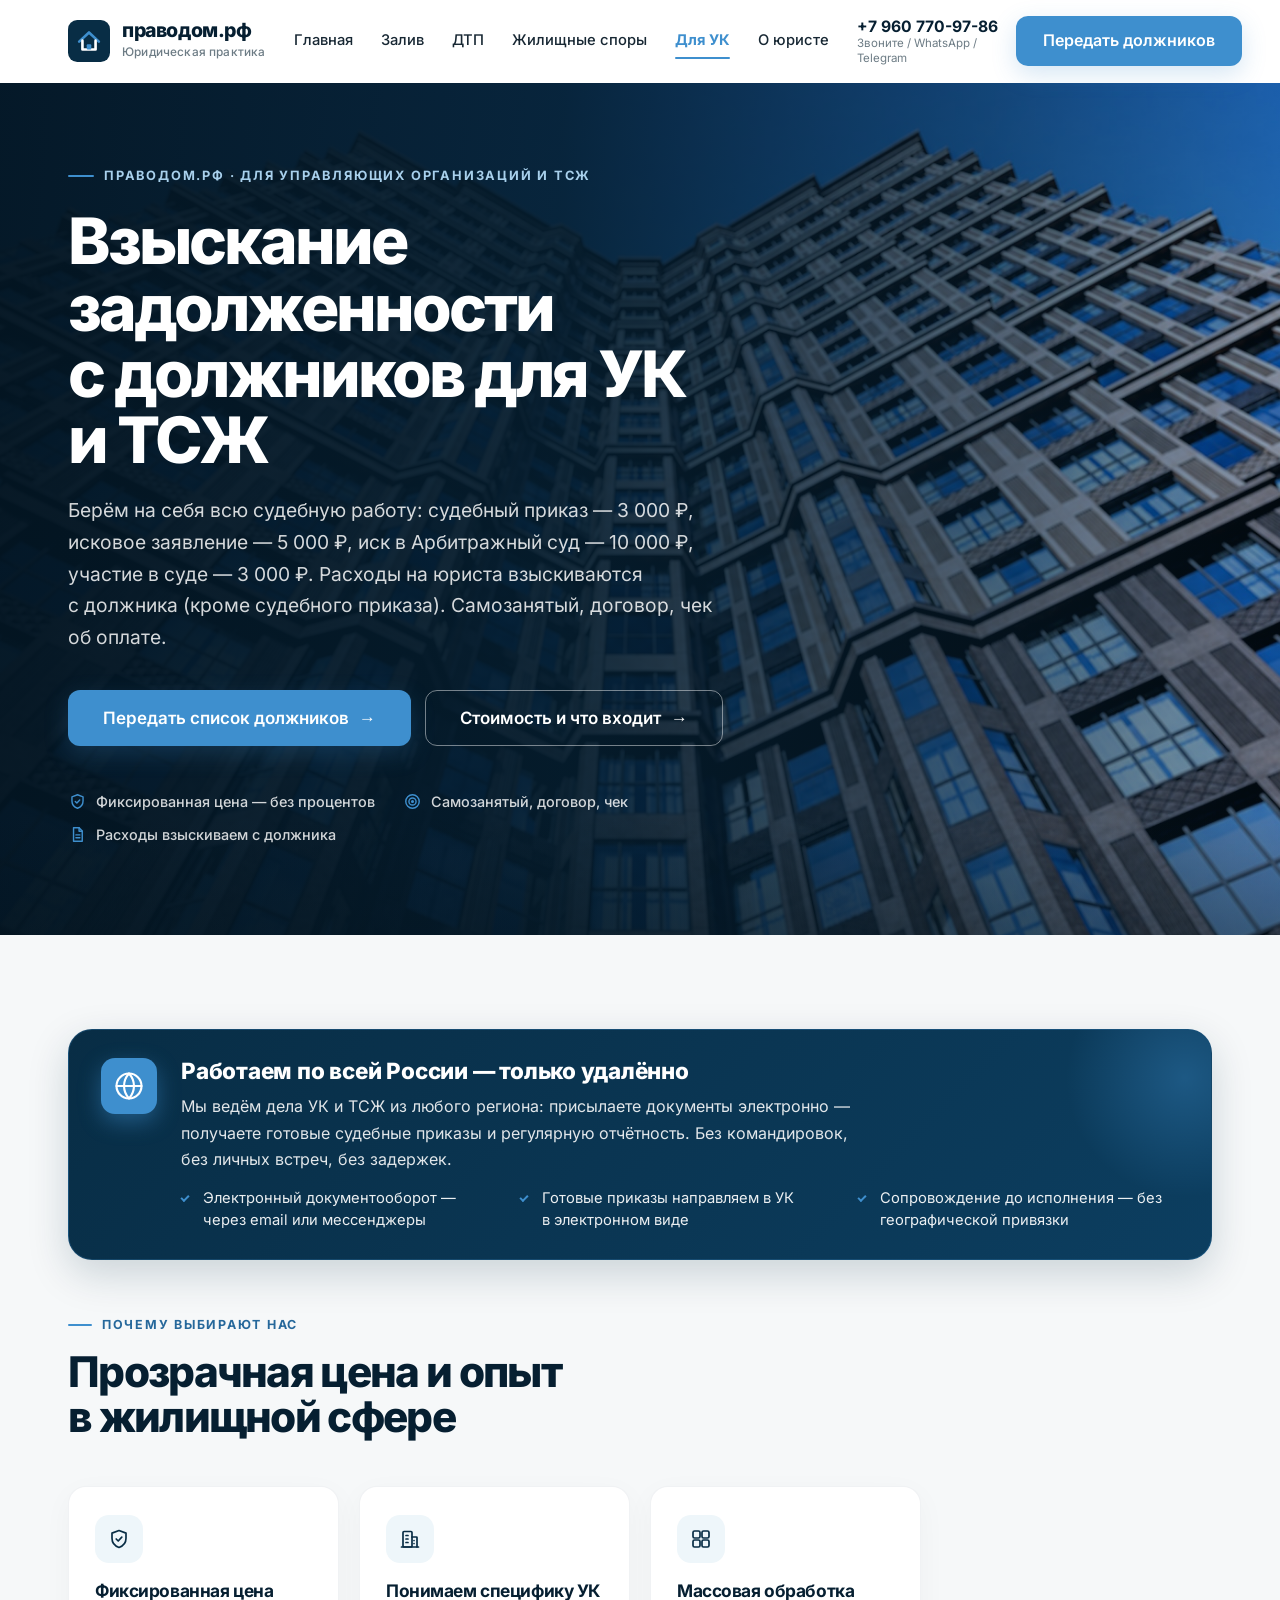
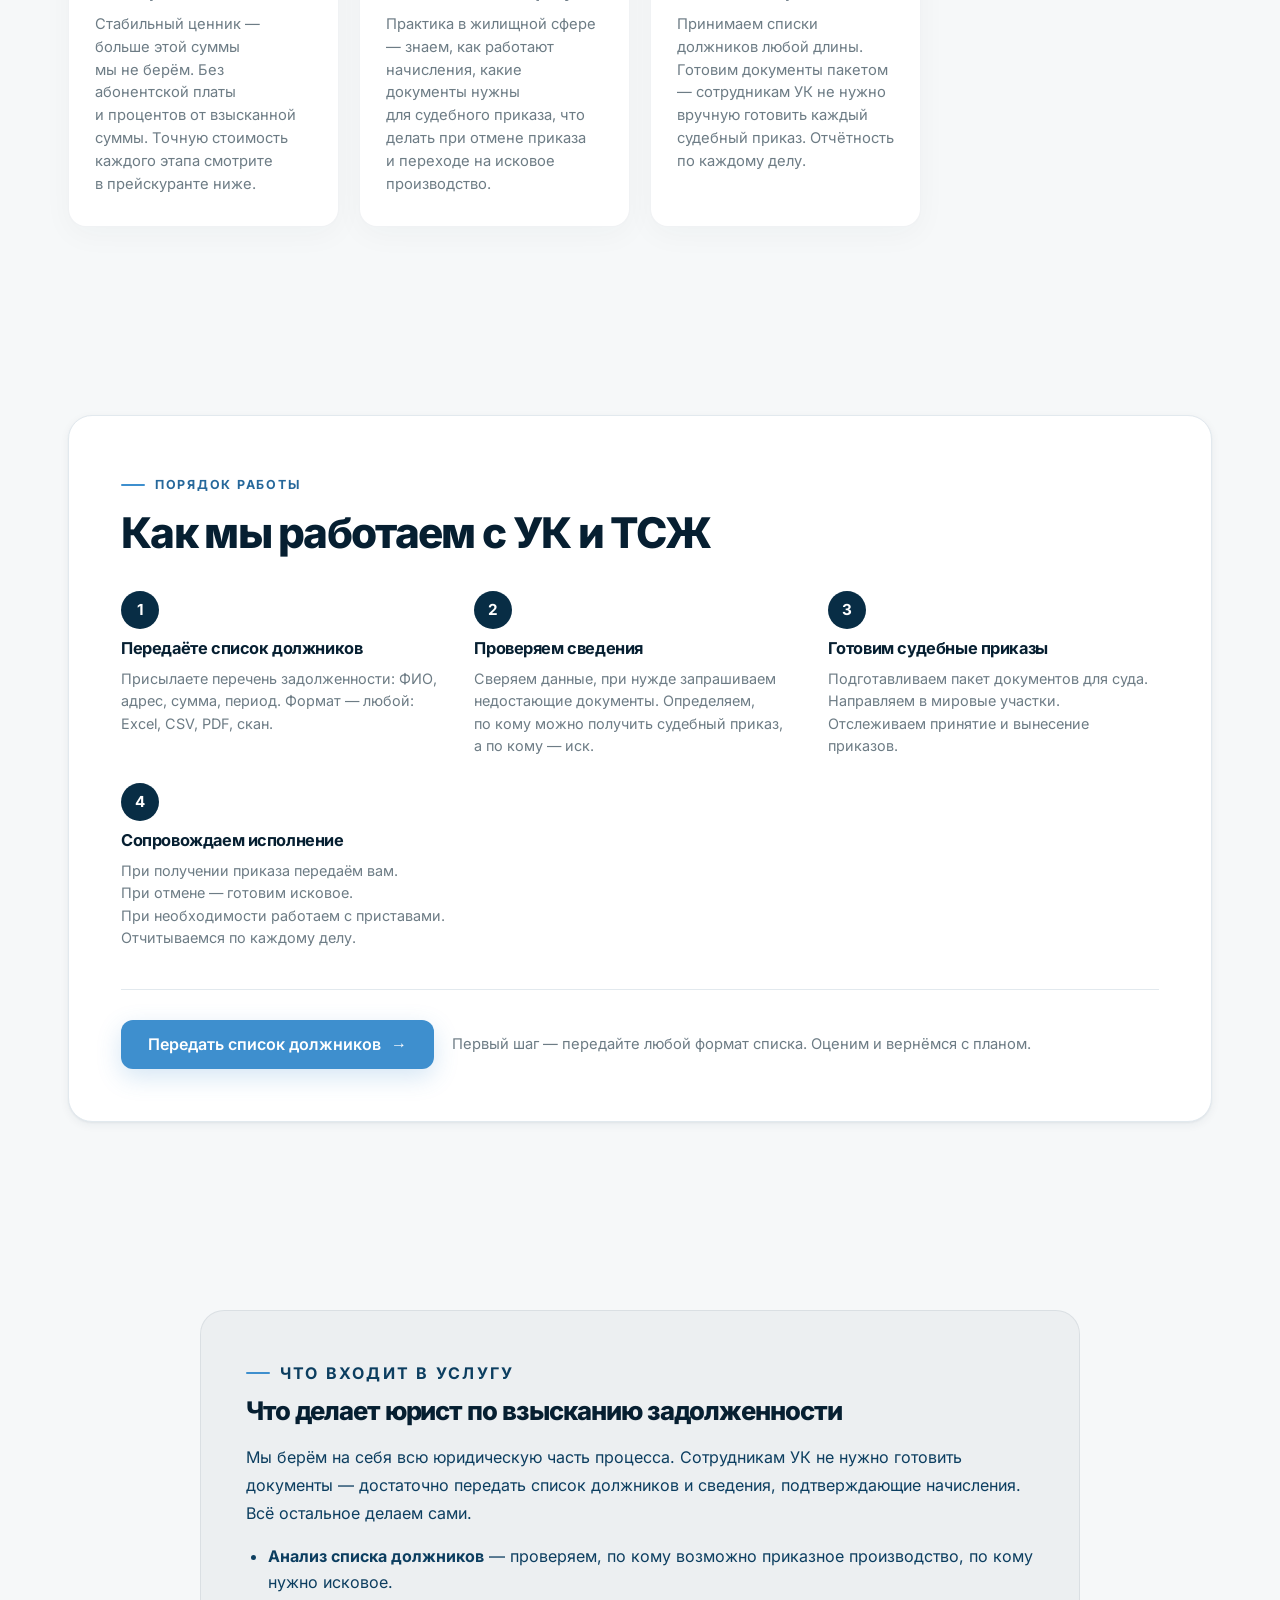
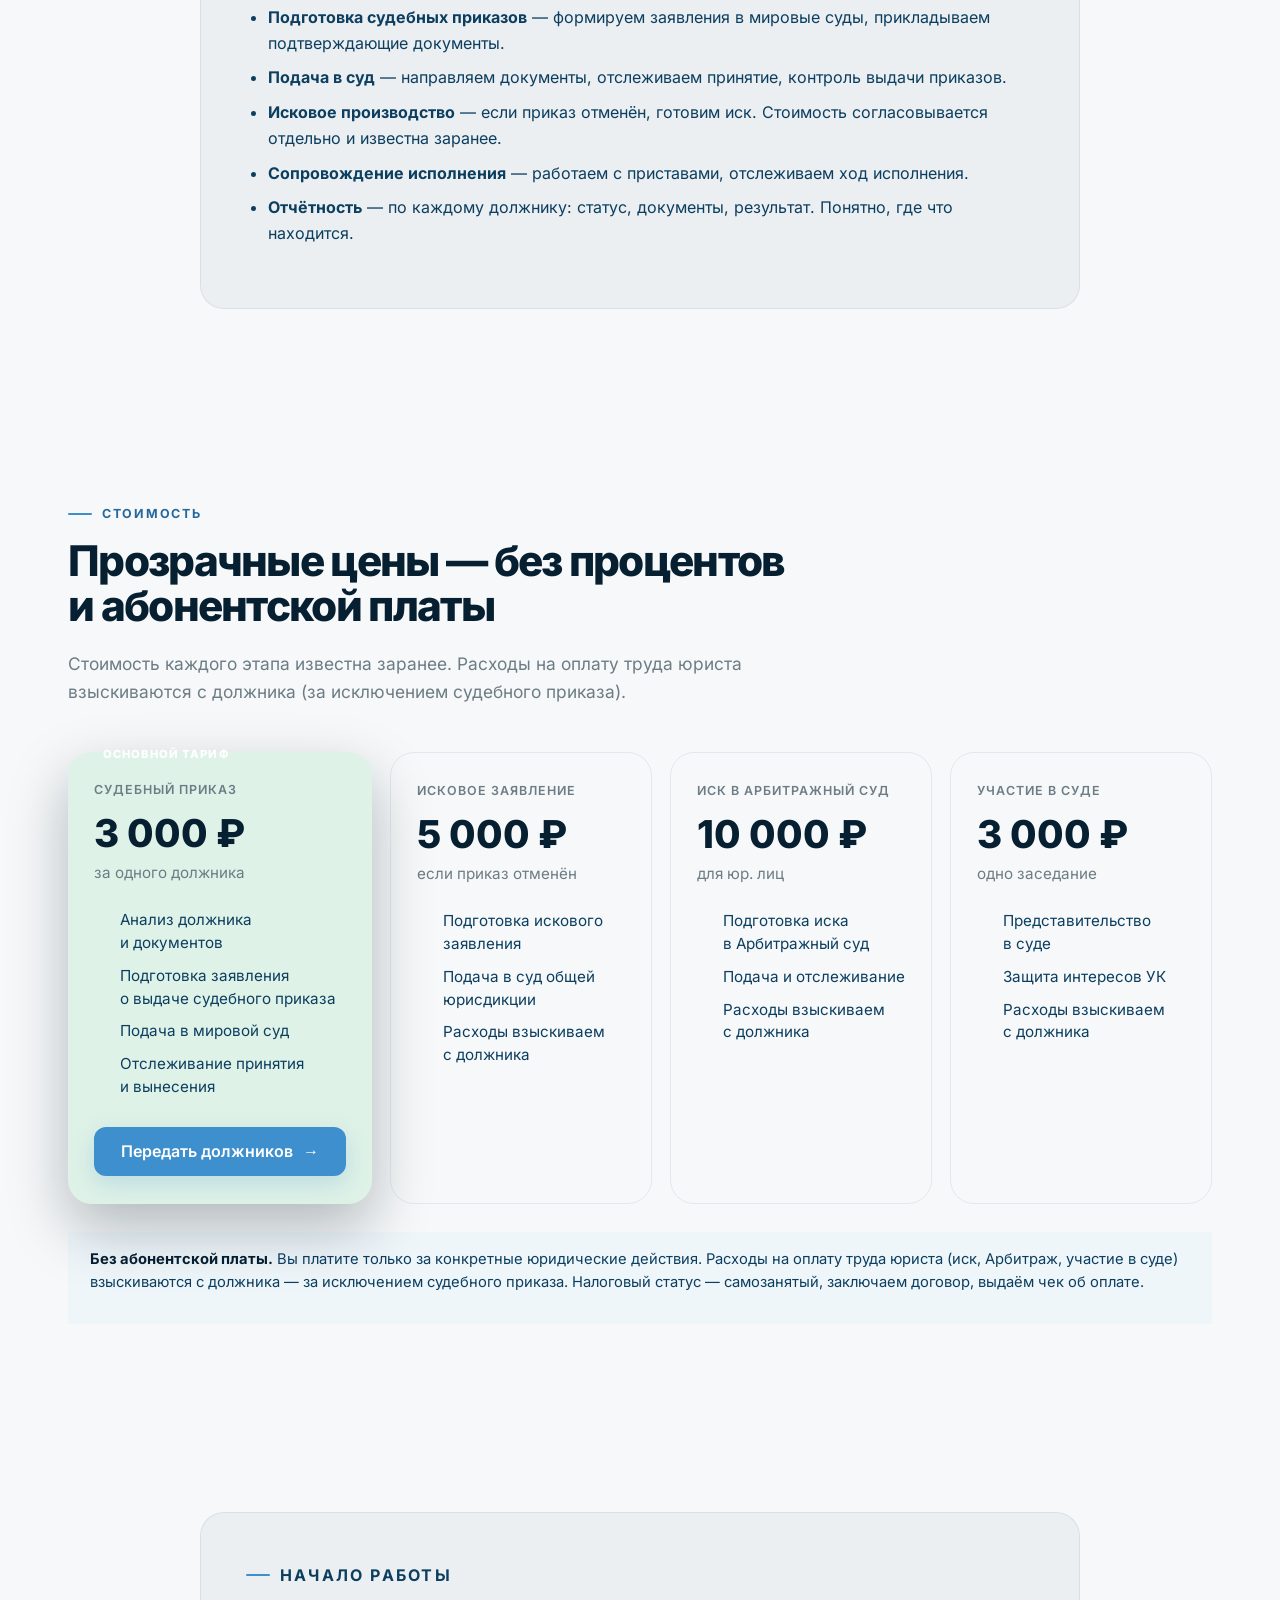
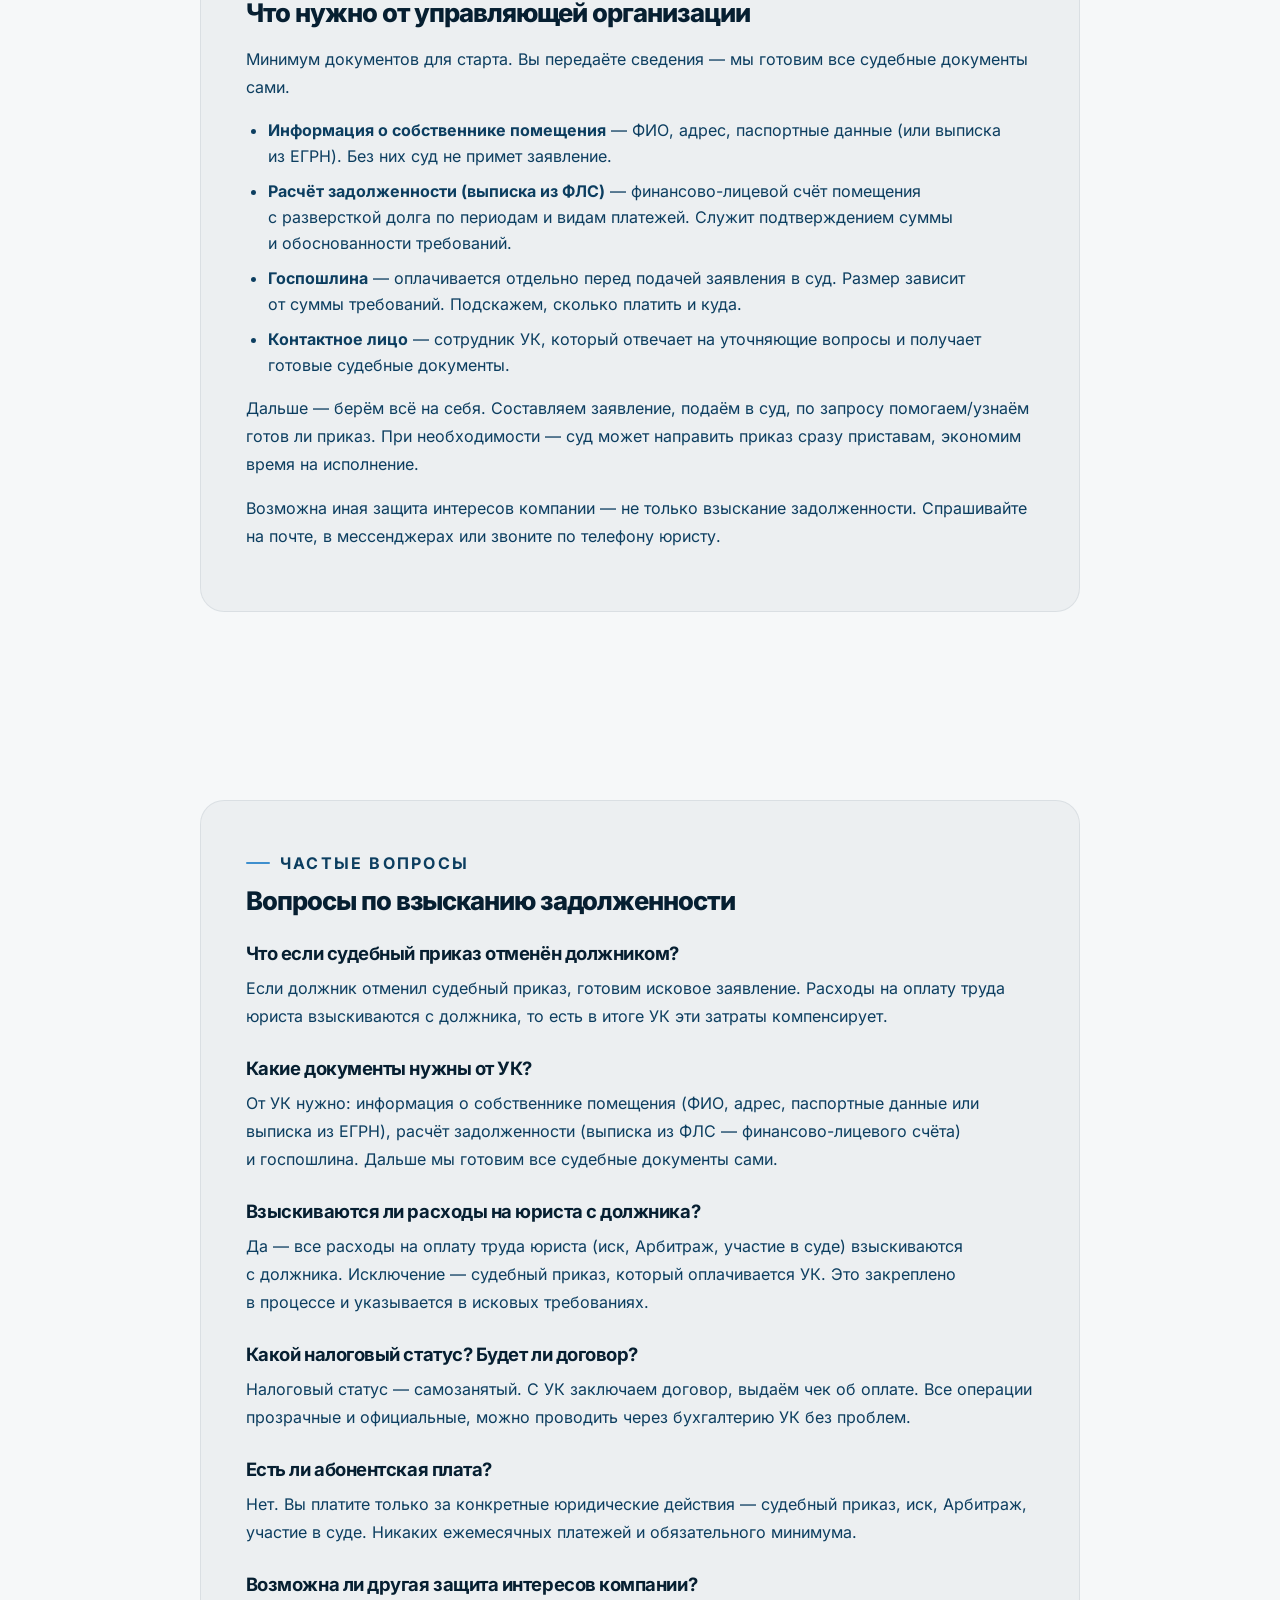
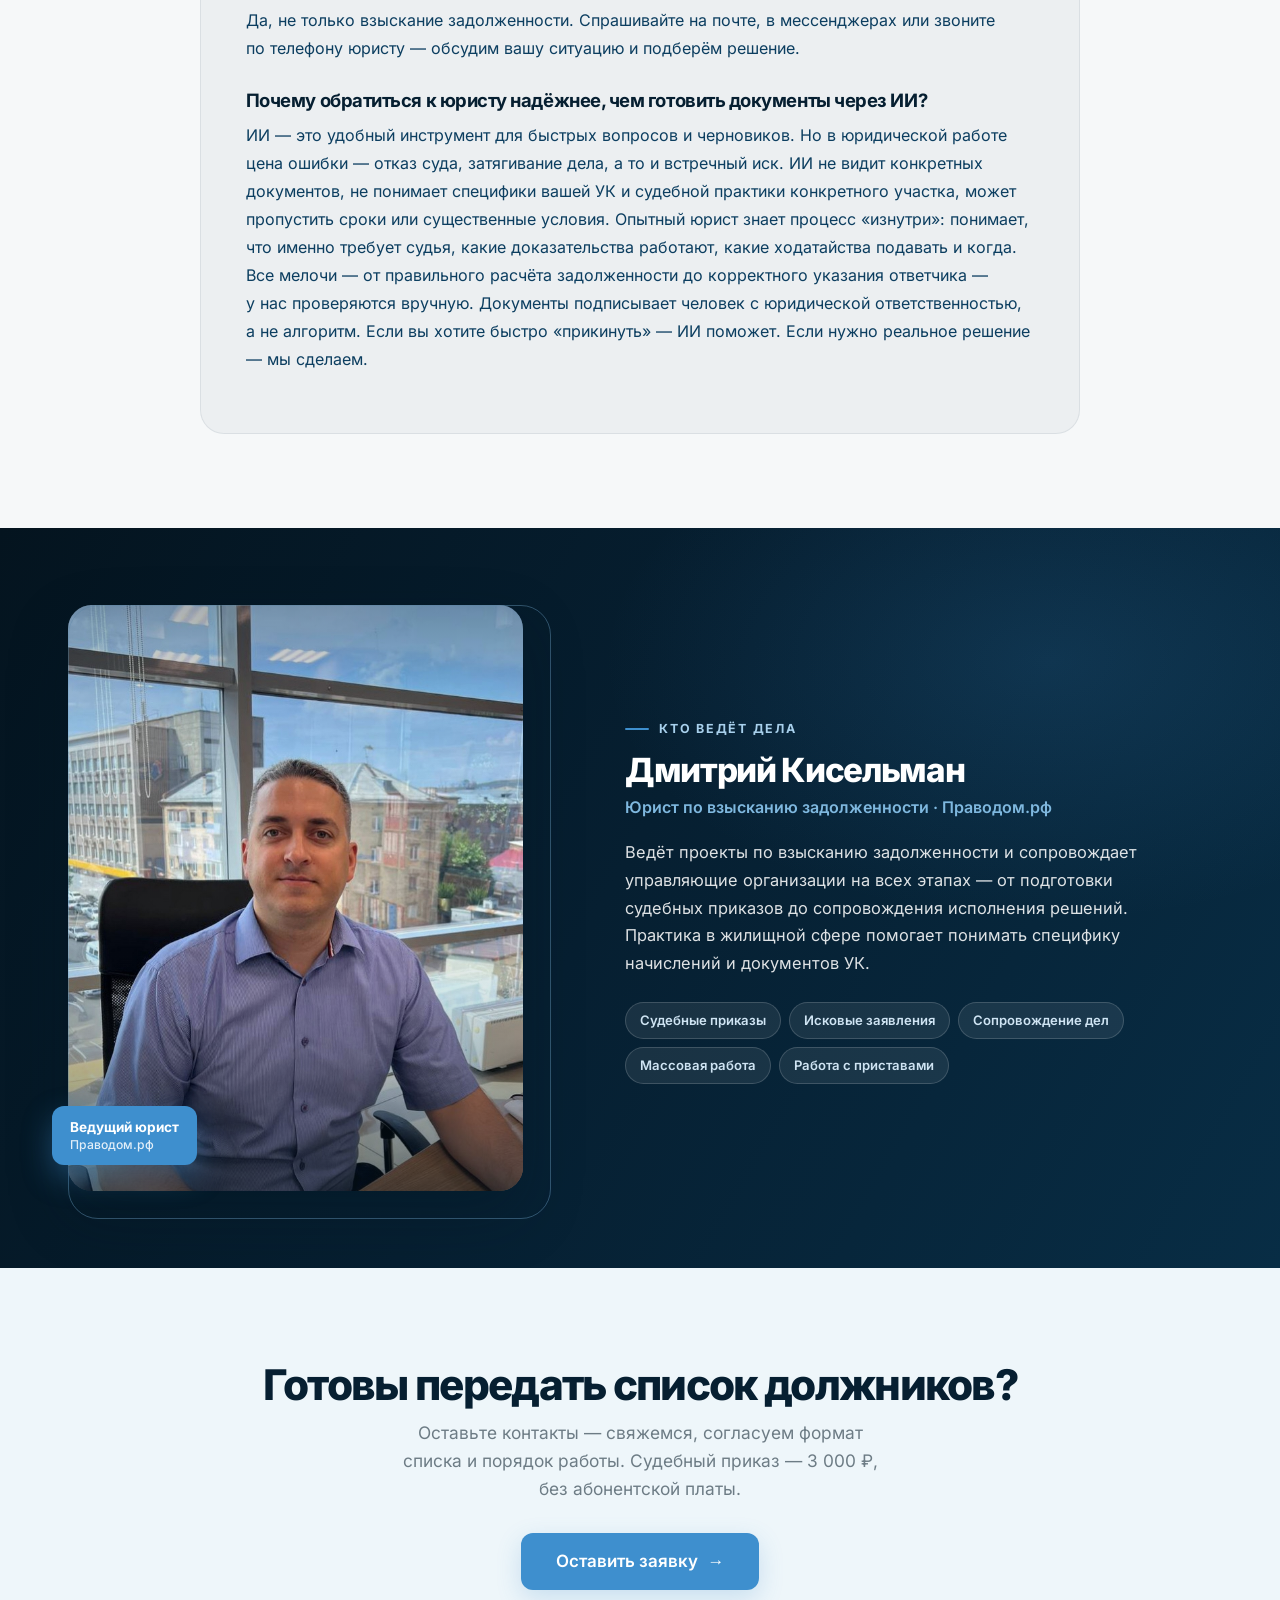
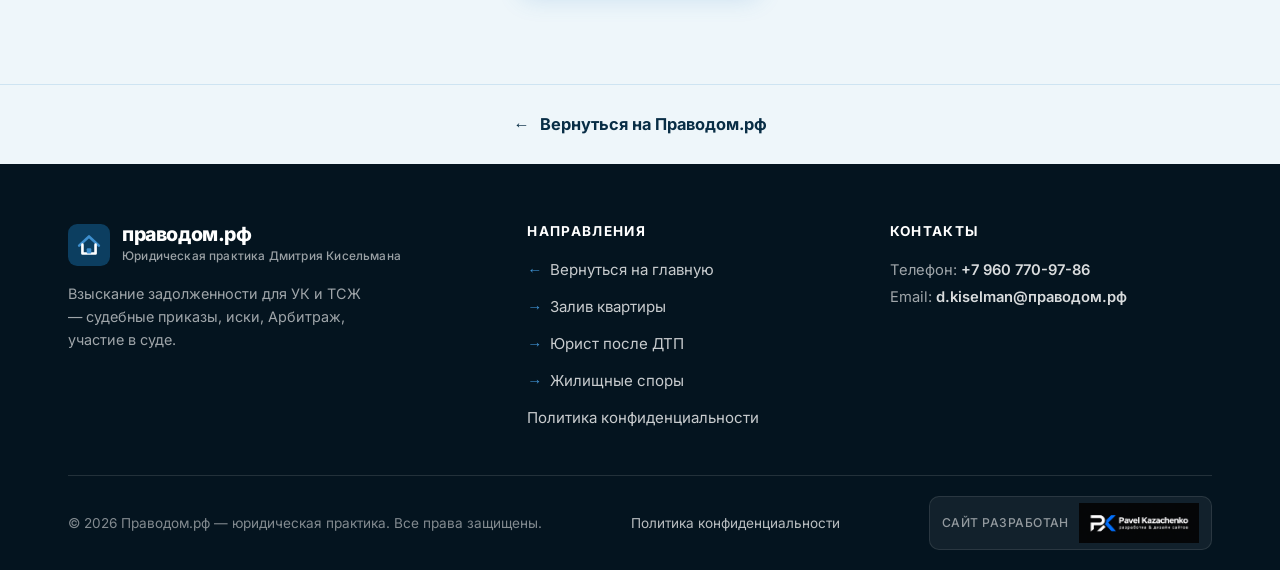
==== commit c531bd19: "Add files via upload" ====
--- a/dolgi/index.html
+++ b/dolgi/index.html
@@ -102,18 +102,10 @@
     "mainEntity": [
       {
         "@type": "Question",
-        "name": "Сколько стоит судебный приказ по должнику УК?",
-        "acceptedAnswer": {
-          "@type": "Answer",
-          "text": "Один судебный приказ по должнику управляющей организации стоит 3 000 рублей. Стоимость известна заранее, без процентов от взысканной суммы. Эти расходы не взыскиваются с должника — оплачиваются УК."
-        }
-      },
-      {
-        "@type": "Question",
         "name": "Что если судебный приказ отменён должником?",
         "acceptedAnswer": {
           "@type": "Answer",
-          "text": "Если должник отменил судебный приказ, готовим исковое заявление. Стоимость искового производства согласовывается отдельно и известна заранее — никаких скрытых платежей."
+          "text": "Если должник отменил судебный приказ, готовим исковое заявление. Расходы на оплату труда юриста взыскиваются с должника, то есть в итоге УК эти затраты компенсирует."
         }
       },
       {
@@ -121,7 +113,23 @@
         "name": "Какие документы нужны от УК?",
         "acceptedAnswer": {
           "@type": "Answer",
-          "text": "Достаточно передать список должников с ФИО, адресом и суммой долга, а также документы, подтверждающие начисления. Дальше мы готовим все судебные документы сами."
+          "text": "От УК нужно: информация о собственнике помещения (ФИО, адрес, паспортные данные или выписка из ЕГРН), расчёт задолженности (выписка из ФЛС — финансово-лицевого счёта) и госпошлина. Дальше мы готовим все судебные документы сами."
+        }
+      },
+      {
+        "@type": "Question",
+        "name": "Взыскиваются ли расходы на юриста с должника?",
+        "acceptedAnswer": {
+          "@type": "Answer",
+          "text": "Да — все расходы на оплату труда юриста (иск, Арбитраж, участие в суде) взыскиваются с должника. Исключение — судебный приказ, который оплачивается УК. Это закреплено в процессе и указывается в исковых требованиях."
+        }
+      },
+      {
+        "@type": "Question",
+        "name": "Какой налоговый статус? Будет ли договор?",
+        "acceptedAnswer": {
+          "@type": "Answer",
+          "text": "Налоговый статус — самозанятый. С УК заключаем договор, выдаём чек об оплате. Все операции прозрачные и официальные, можно проводить через бухгалтерию УК без проблем."
         }
       },
       {
@@ -129,7 +137,7 @@
         "name": "Есть ли абонентская плата?",
         "acceptedAnswer": {
           "@type": "Answer",
-          "text": "Нет. Вы платите только за конкретные юридические действия — судебный приказ (3 000 ₽), иск (5 000 ₽), Арбитраж (10 000 ₽), участие в суде (3 000 ₽). Никаких ежемесячных платежей и обязательного минимума."
+          "text": "Нет. Вы платите только за конкретные юридические действия — судебный приказ, иск, Арбитраж, участие в суде. Никаких ежемесячных платежей и обязательного минимума."
         }
       },
       {
@@ -290,13 +298,7 @@
             <svg viewBox="0 0 24 24" fill="none" stroke="currentColor" stroke-width="1.7" stroke-linecap="round" stroke-linejoin="round" aria-hidden="true"><path d="M12 3.5l7 2.6v5.2c0 4.6-3 7.8-7 9.2-4-1.4-7-4.6-7-9.2V6.1z"/><path d="M9.2 12l2 2 3.6-3.8"/></svg>
           </div>
           <h3 class="card__title">Фиксированная цена</h3>
-          <ul class="card__price-list">
-            <li><span>Судебный приказ</span><b>3 000&nbsp;₽</b></li>
-            <li><span>Исковое заявление</span><b>5 000&nbsp;₽</b></li>
-            <li><span>Иск в&nbsp;Арбитражный суд</span><b>10 000&nbsp;₽</b></li>
-            <li><span>Участие в&nbsp;суде</span><b>3 000&nbsp;₽</b></li>
-          </ul>
-          <p class="card__text">Без абонентской платы и&nbsp;процентов от&nbsp;взысканной суммы.</p>
+          <p class="card__text">Стабильный ценник — больше этой суммы мы&nbsp;не&nbsp;берём. Без абонентской платы и&nbsp;процентов от&nbsp;взысканной суммы. Точную стоимость каждого этапа смотрите в&nbsp;прейскуранте ниже.</p>
         </article>
 
         <article class="card reveal">
@@ -466,17 +468,14 @@
         <p class="eyebrow">Частые вопросы</p>
         <h2>Вопросы по&nbsp;взысканию задолженности</h2>
 
-        <h3>Сколько стоит судебный приказ по&nbsp;должнику УК?</h3>
-        <p>Один судебный приказ по&nbsp;должнику управляющей организации стоит 3&nbsp;000&nbsp;рублей. Стоимость известна заранее, без процентов от&nbsp;взысканной суммы и&nbsp;без абонентской платы. Эти расходы не&nbsp;взыскиваются с&nbsp;должника — оплачиваются УК.</p>
-
         <h3>Что если судебный приказ отменён должником?</h3>
-        <p>Если должник отменил судебный приказ, готовим исковое заявление — 5&nbsp;000&nbsp;₽. Расходы на&nbsp;оплату труда юриста взыскиваются с&nbsp;должника, то&nbsp;есть в&nbsp;итоге УК эти затраты компенсирует.</p>
+        <p>Если должник отменил судебный приказ, готовим исковое заявление. Расходы на&nbsp;оплату труда юриста взыскиваются с&nbsp;должника, то&nbsp;есть в&nbsp;итоге УК эти затраты компенсирует.</p>
 
         <h3>Какие документы нужны от&nbsp;УК?</h3>
         <p>От&nbsp;УК нужно: информация о&nbsp;собственнике помещения (ФИО, адрес, паспортные данные или выписка из&nbsp;ЕГРН), расчёт задолженности (выписка из&nbsp;ФЛС — финансово-лицевого счёта) и&nbsp;госпошлина. Дальше мы&nbsp;готовим все судебные документы сами.</p>
 
         <h3>Взыскиваются&nbsp;ли расходы на&nbsp;юриста с&nbsp;должника?</h3>
-        <p>Да — все расходы на&nbsp;оплату труда юриста (иск, Арбитраж, участие в&nbsp;суде) взыскиваются с&nbsp;должника. Исключение — судебный приказ (3&nbsp;000&nbsp;₽), который оплачивается УК. Это закреплено в&nbsp;процессе и&nbsp;указывается в&nbsp;исковых требованиях.</p>
+        <p>Да — все расходы на&nbsp;оплату труда юриста (иск, Арбитраж, участие в&nbsp;суде) взыскиваются с&nbsp;должника. Исключение — судебный приказ, который оплачивается УК. Это закреплено в&nbsp;процессе и&nbsp;указывается в&nbsp;исковых требованиях.</p>
 
         <h3>Какой налоговый статус? Будет&nbsp;ли договор?</h3>
         <p>Налоговый статус — самозанятый. С&nbsp;УК заключаем договор, выдаём чек об&nbsp;оплате. Все операции прозрачные и&nbsp;официальные, можно проводить через бухгалтерию УК без&nbsp;проблем.</p>
@@ -488,7 +487,7 @@
         <p>Да, не&nbsp;только взыскание задолженности. Спрашивайте на&nbsp;почте, в&nbsp;мессенджерах или звоните по&nbsp;телефону юристу — обсудим вашу ситуацию и&nbsp;подберём решение.</p>
 
         <h3>Почему обратиться к&nbsp;юристу надёжнее, чем готовить документы через ИИ?</h3>
-        <p>ИИ&nbsp;— это удобный инструмент для&nbsp;быстрых вопросов и&nbsp;черновиков. Но&nbsp;в&nbsp;юридической работе цена ошибки — отказ суда, затягивание дела, а&nbsp;то&nbsp;и&nbsp;встречный иск. ИИ&nbsp;не&nbsp;видит конкретных документов, не&nbsp;понимает специфику вашей УК и&nbsp;судебной практики конкретного участка, может пропустить сроки или&nbsp;существенные условия. Опытный юрист знает процесс «изнутри»: понимает, что именно требует судья, какие доказательства работают, какие ходатайства подавать и&nbsp;когда. Все мелочи — от&nbsp;правильного расчёта задолженности до&nbsp;корректного указания ответчика — у&nbsp;нас&nbsp;проверяются вручную. Документы подписывает человек с&nbsp;юридической ответственностью, а&nbsp;не&nbsp;алгоритм. Если вы&nbsp;хотите быстро «прикинуть» — ИИ&nbsp;поможет. Если нужно реальное решение — мы&nbsp;сделаем.</p>
+        <p>ИИ&nbsp;— это удобный инструмент для&nbsp;быстрых вопросов и&nbsp;черновиков. Но&nbsp;в&nbsp;юридической работе цена ошибки — отказ суда, затягивание дела, а&nbsp;то&nbsp;и&nbsp;встречный иск. ИИ&nbsp;не&nbsp;видит конкретных документов, не&nbsp;понимает специфики вашей УК и&nbsp;судебной практики конкретного участка, может пропустить сроки или&nbsp;существенные условия. Опытный юрист знает процесс «изнутри»: понимает, что именно требует судья, какие доказательства работают, какие ходатайства подавать и&nbsp;когда. Все мелочи — от&nbsp;правильного расчёта задолженности до&nbsp;корректного указания ответчика — у&nbsp;нас&nbsp;проверяются вручную. Документы подписывает человек с&nbsp;юридической ответственностью, а&nbsp;не&nbsp;алгоритм. Если вы&nbsp;хотите быстро «прикинуть» — ИИ&nbsp;поможет. Если нужно реальное решение — мы&nbsp;сделаем.</p>
       </div>
     </div>
   </section>
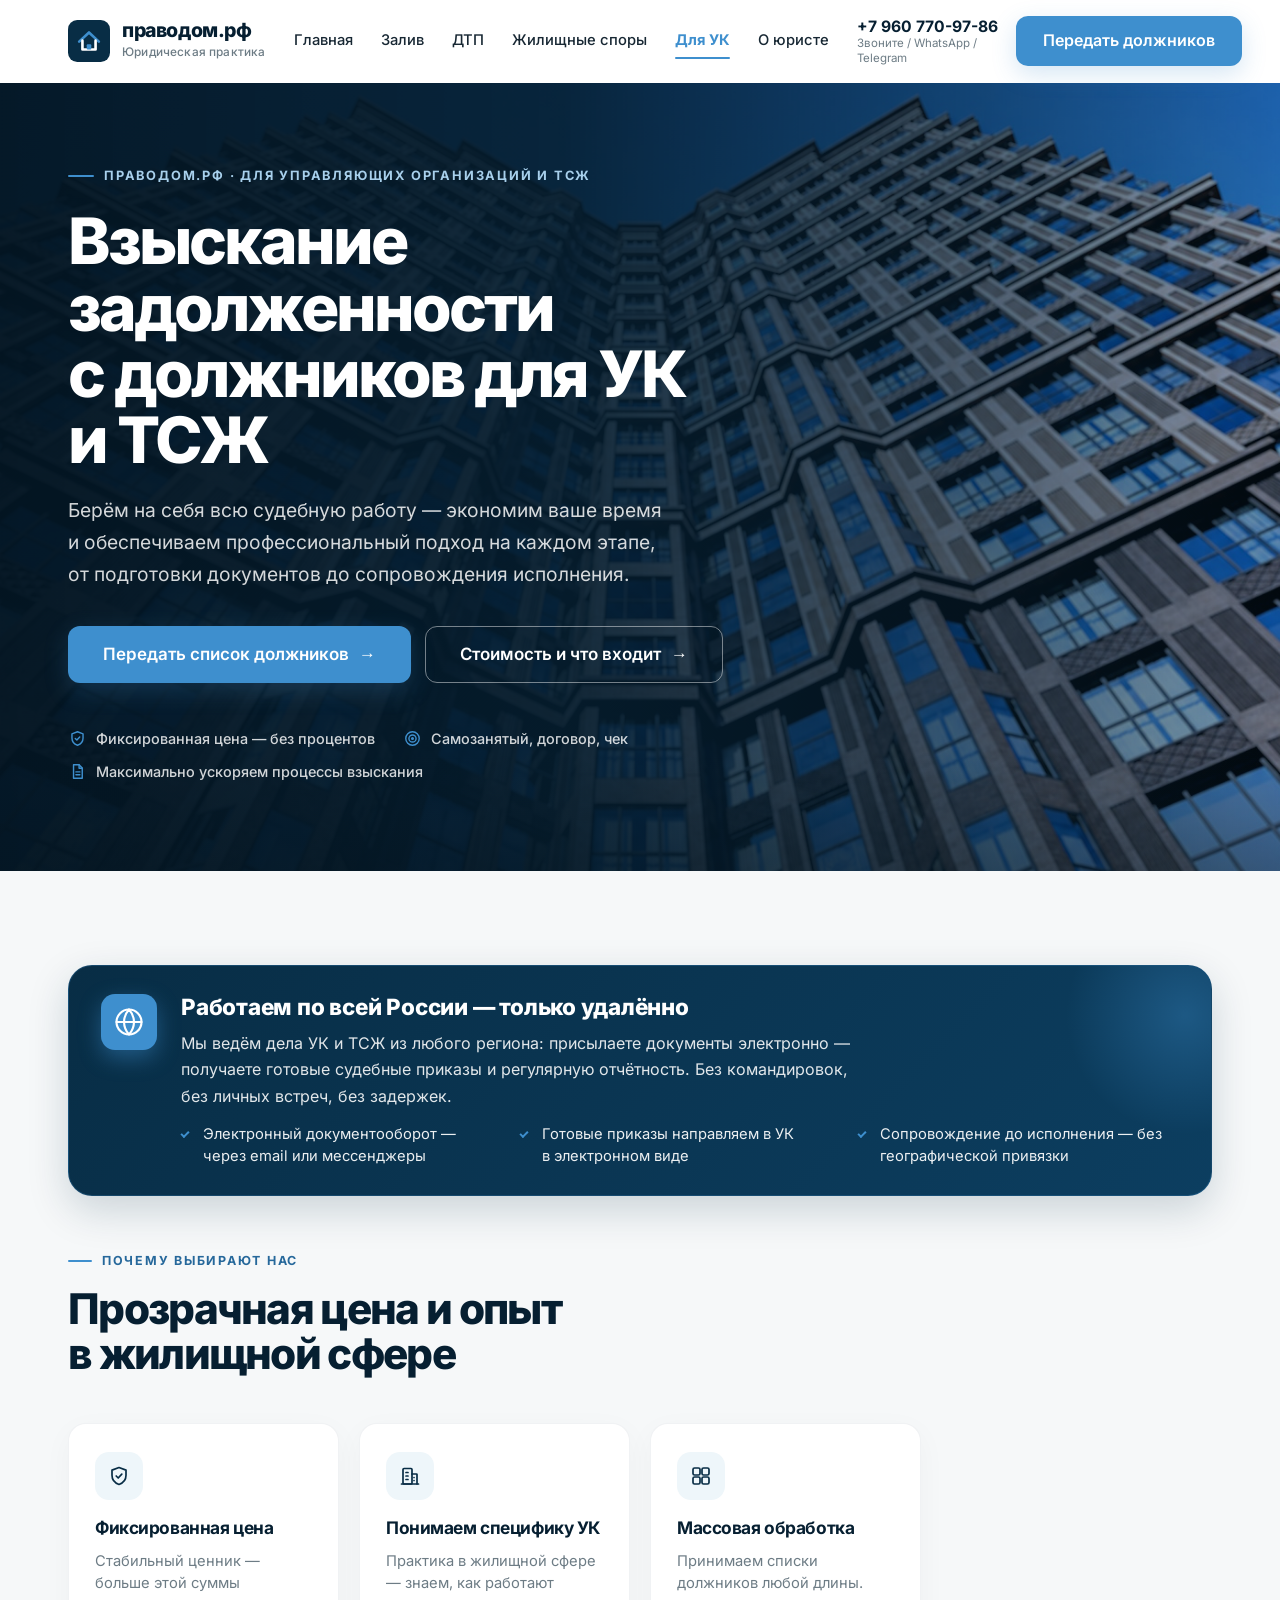
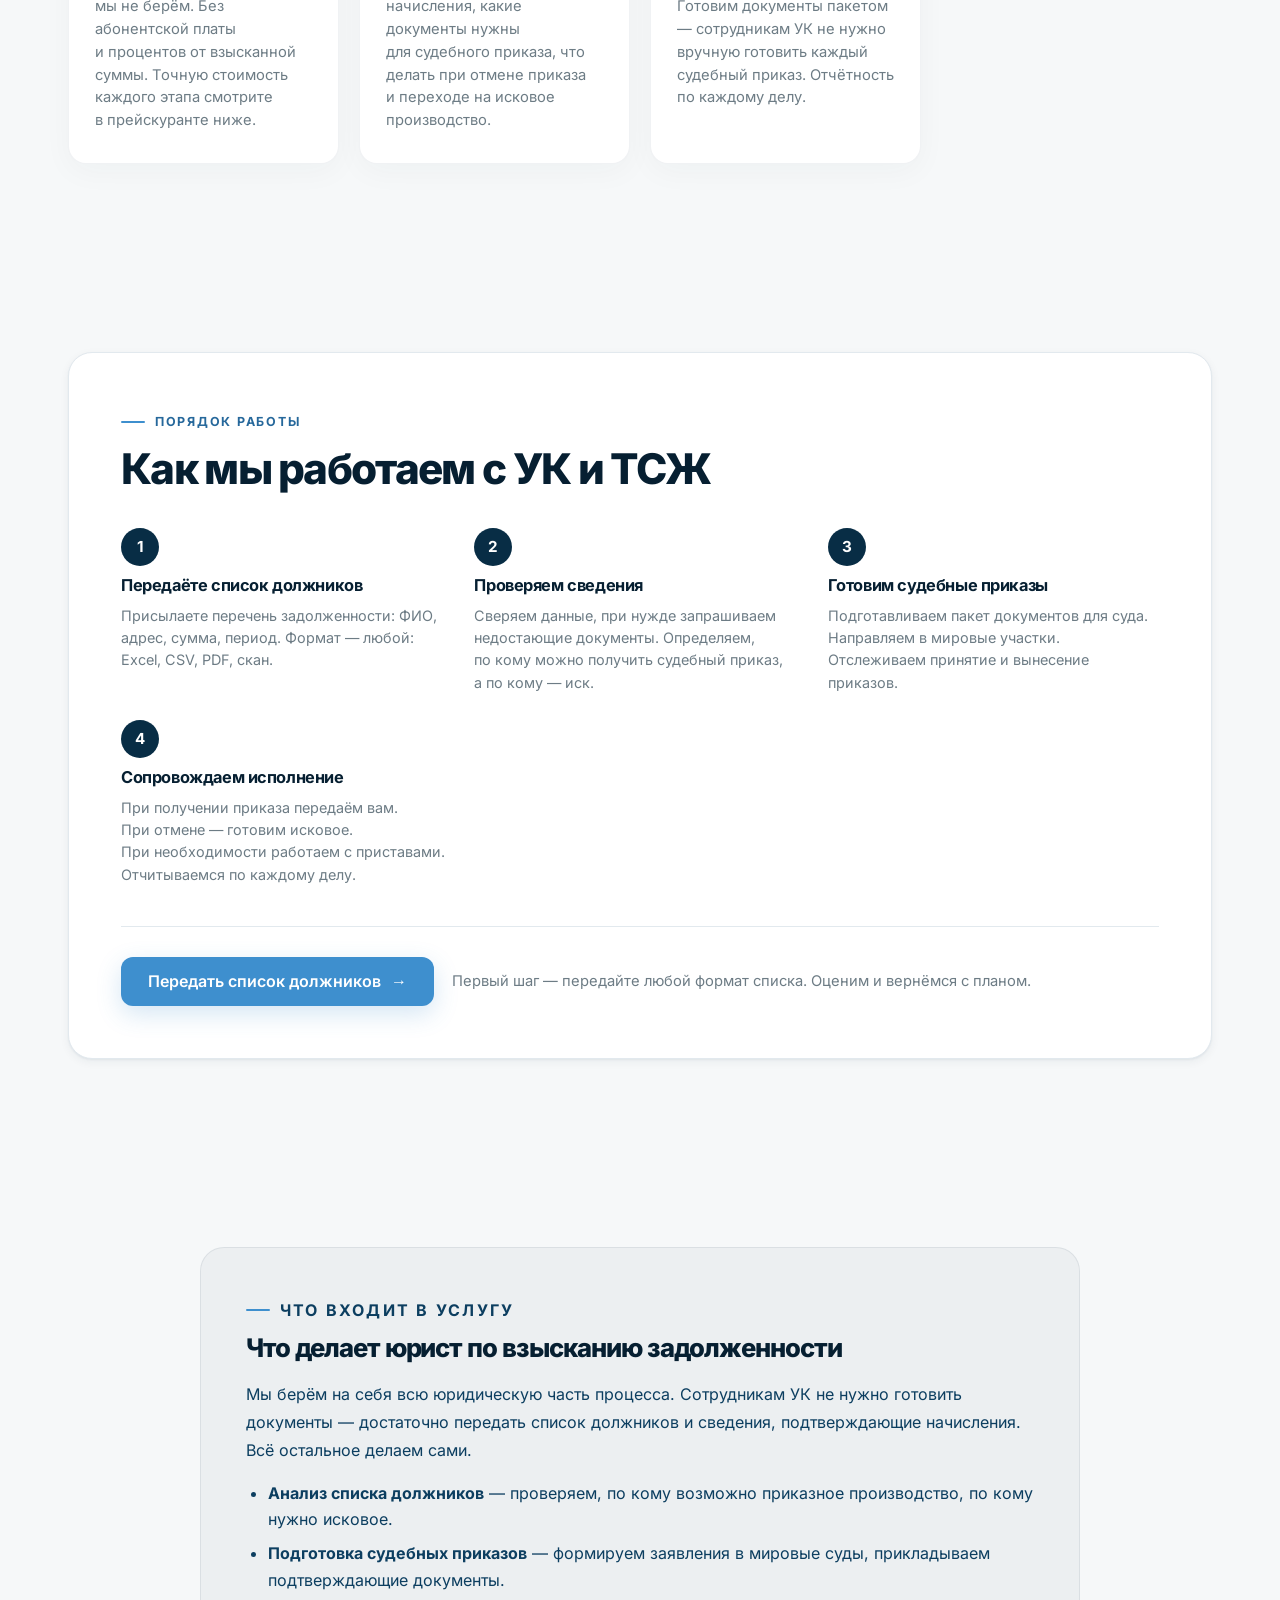
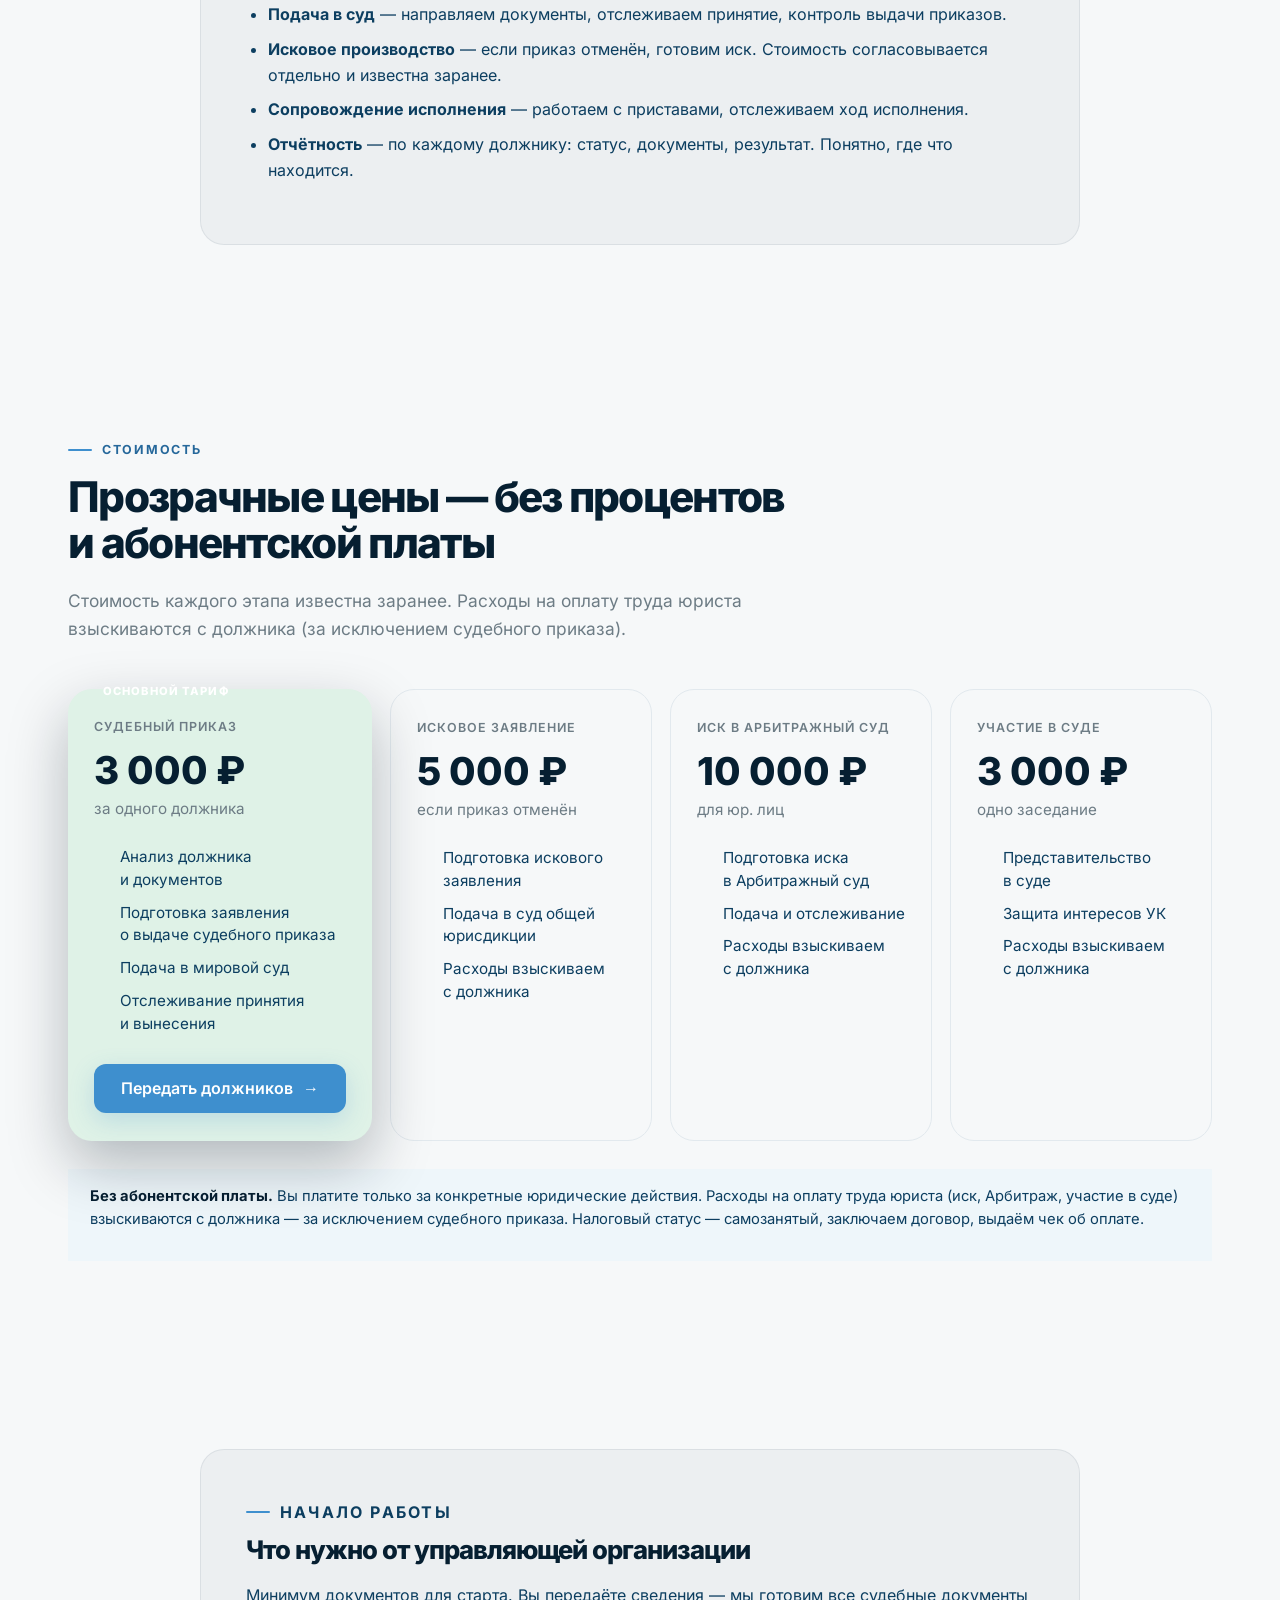
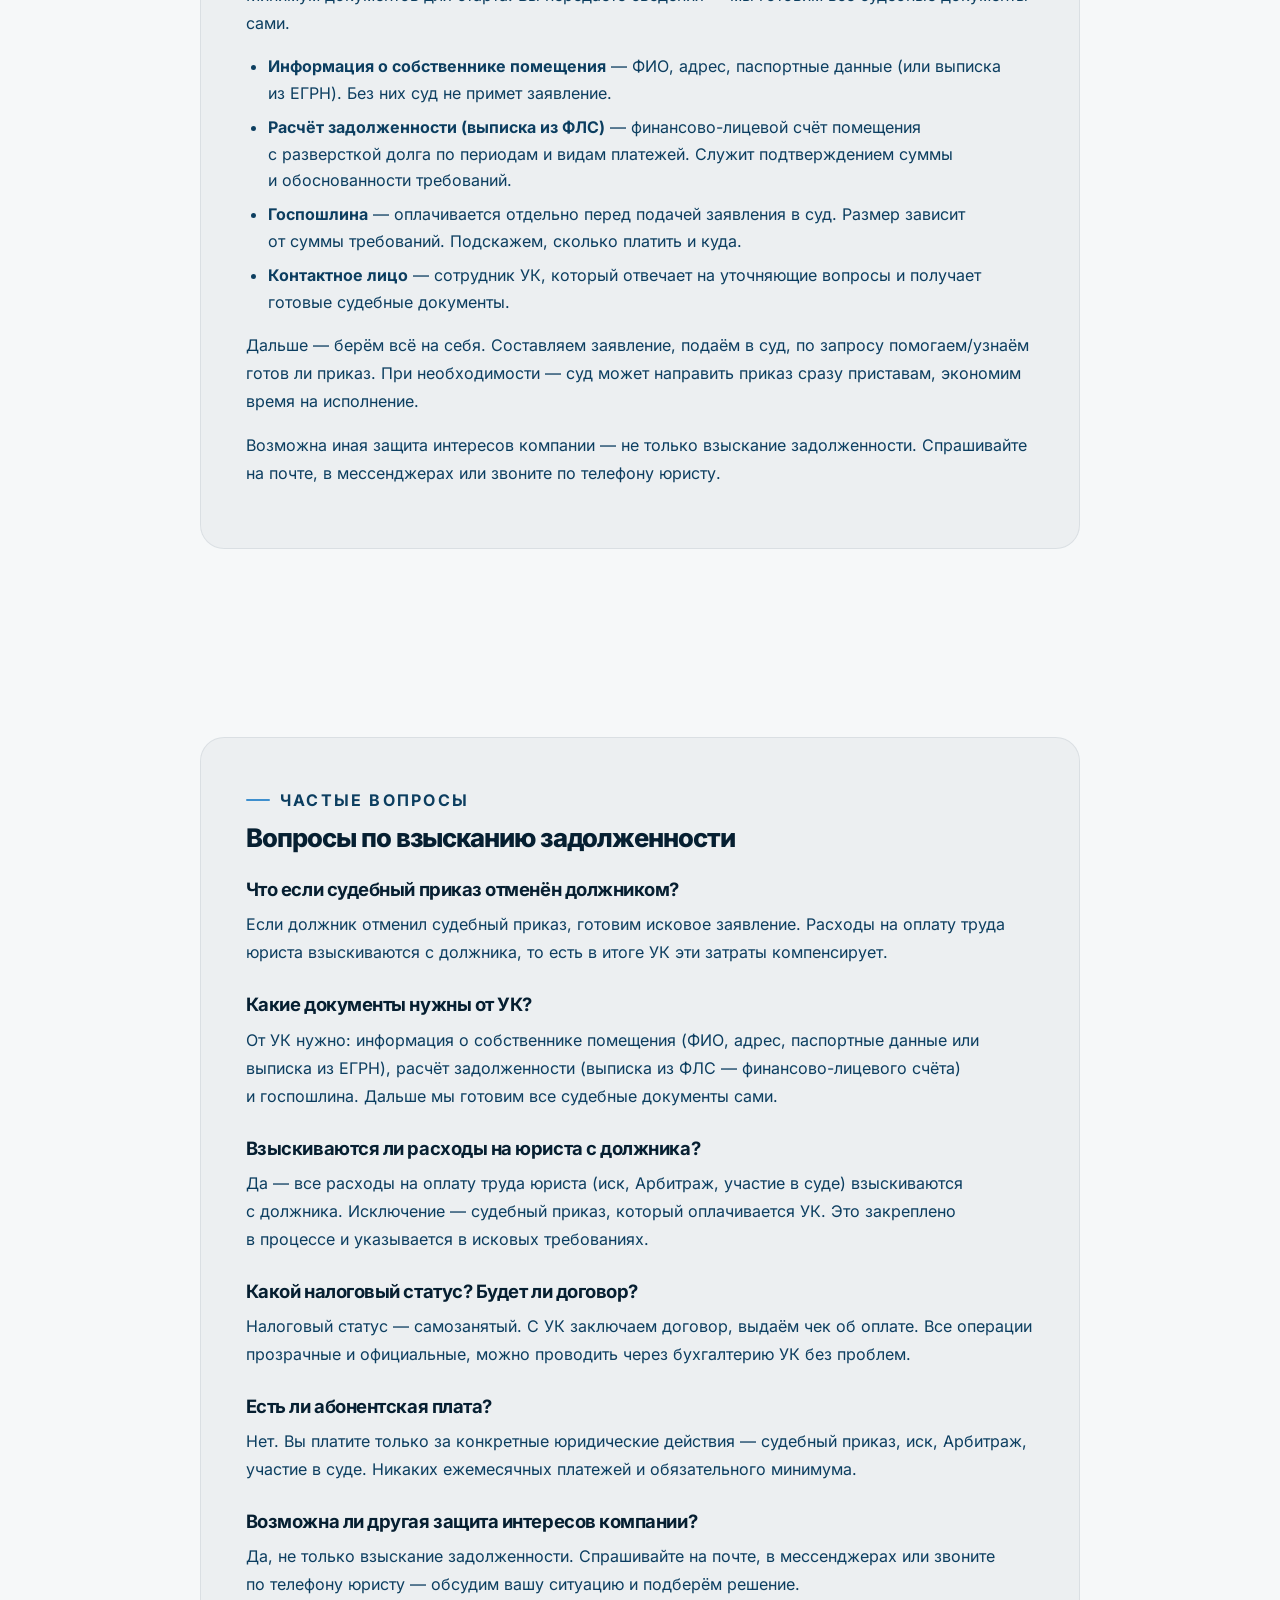
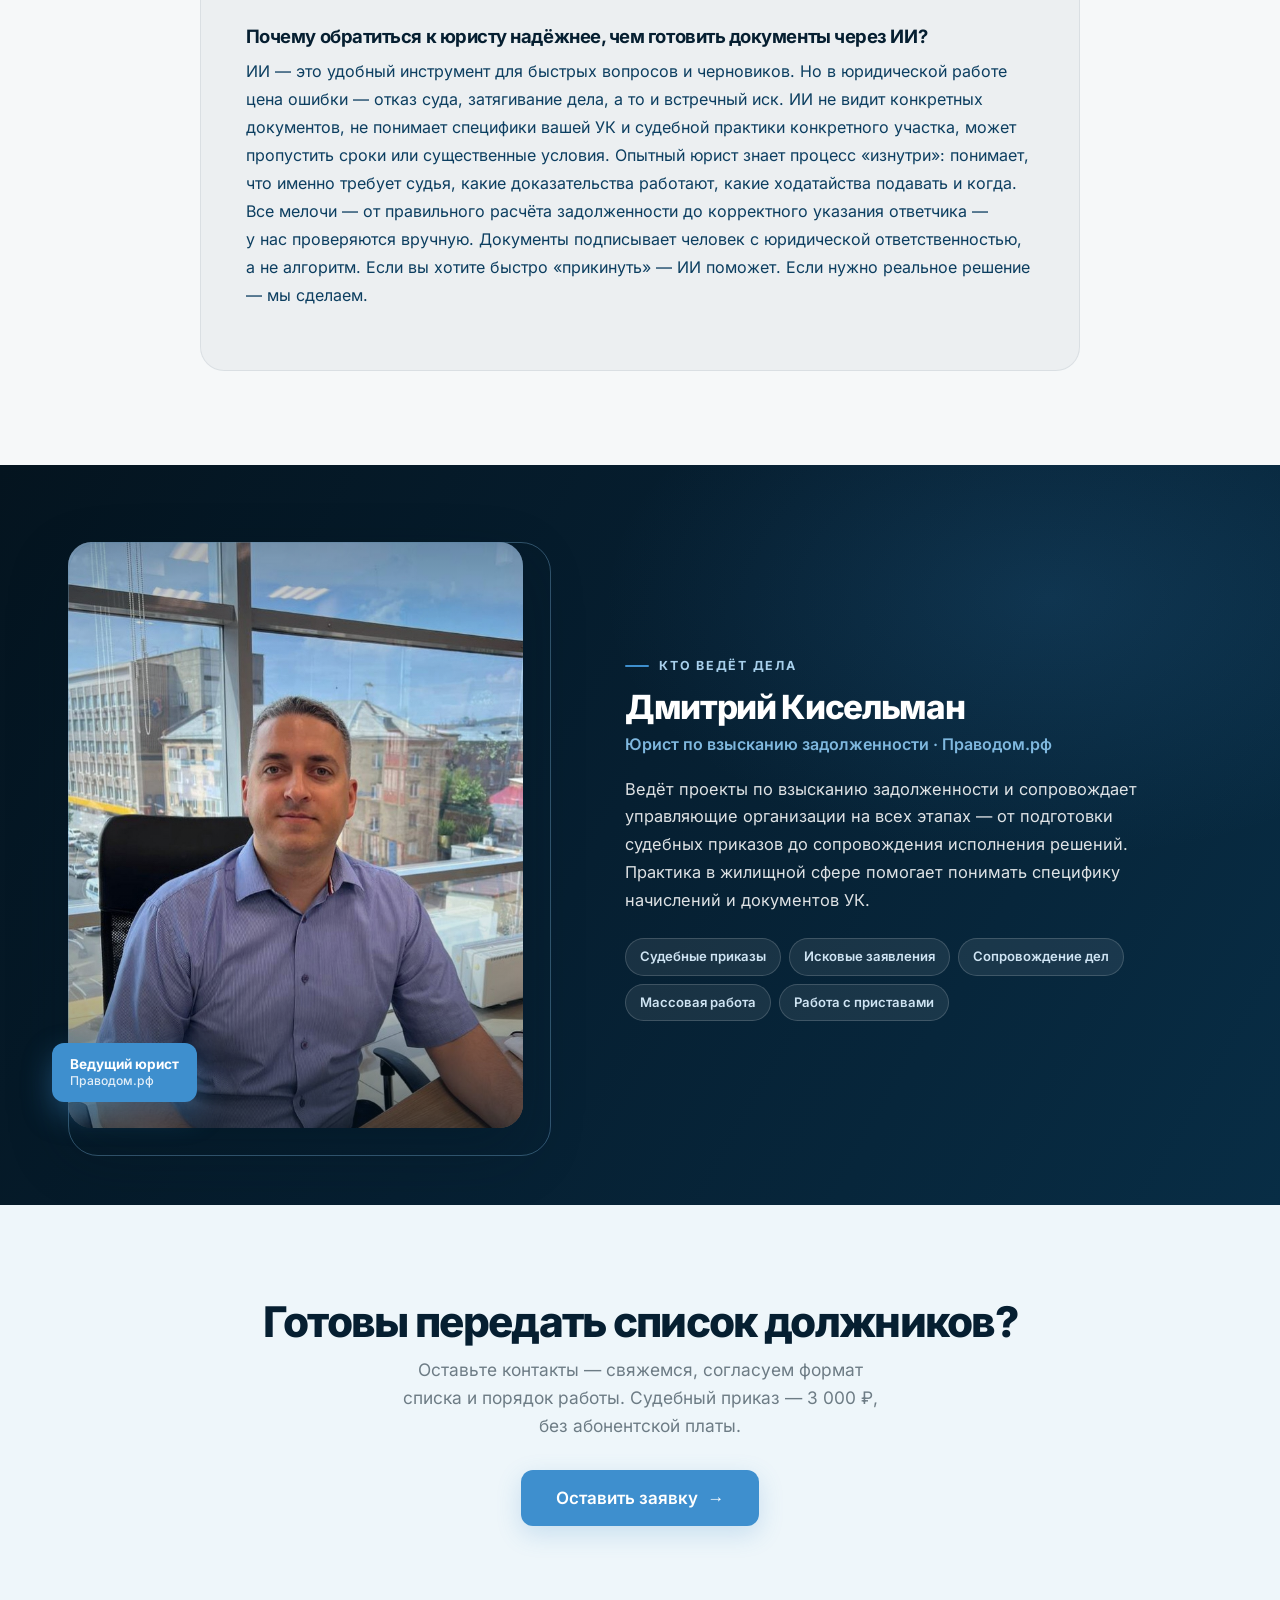
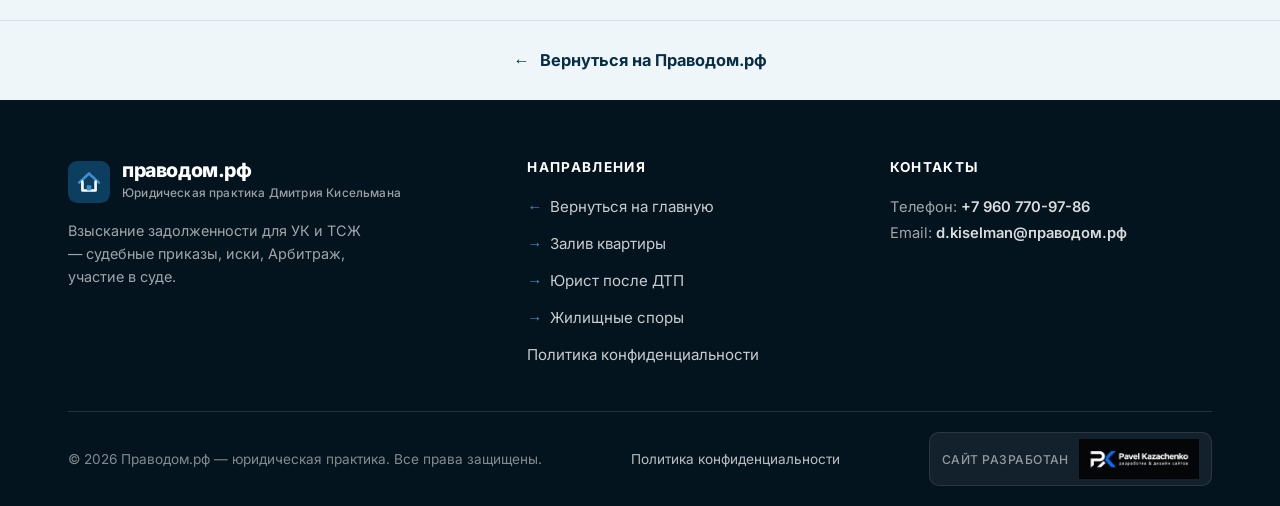
==== commit f729ebd9: "Add files via upload" ====
--- a/dolgi/index.html
+++ b/dolgi/index.html
@@ -245,7 +245,7 @@
       <div class="hero__inner">
         <p class="hero__eyebrow">Праводом.рф · Для управляющих организаций и ТСЖ</p>
         <h1 class="hero__title">Взыскание задолженности с&nbsp;должников для&nbsp;УК и&nbsp;ТСЖ</h1>
-        <p class="hero__sub">Берём на&nbsp;себя всю судебную работу: судебный приказ — 3&nbsp;000&nbsp;₽, исковое заявление — 5&nbsp;000&nbsp;₽, иск в&nbsp;Арбитражный суд — 10&nbsp;000&nbsp;₽, участие в&nbsp;суде — 3&nbsp;000&nbsp;₽. Расходы на&nbsp;юриста взыскиваются с&nbsp;должника (кроме судебного приказа). Самозанятый, договор, чек об&nbsp;оплате.</p>
+        <p class="hero__sub">Берём на&nbsp;себя всю судебную работу — экономим ваше время и&nbsp;обеспечиваем профессиональный подход на&nbsp;каждом этапе, от&nbsp;подготовки документов до&nbsp;сопровождения исполнения.</p>
         <div class="hero__actions">
           <button class="btn btn--primary btn--lg" type="button" data-modal-open data-modal-source="dolgi-hero">Передать список должников <span class="arr">→</span></button>
           <a class="btn btn--ghost btn--lg" href="#dolgi-price">Стоимость и&nbsp;что входит <span class="arr">→</span></a>
@@ -261,7 +261,7 @@
           </li>
           <li>
             <svg viewBox="0 0 24 24" fill="none" stroke="currentColor" stroke-width="1.8" stroke-linecap="round" stroke-linejoin="round" aria-hidden="true"><path d="M7 3.5h7l4 4v13H7z"/><path d="M14 3.5V8h4"/><path d="M10 12.5h5M10 16h5"/></svg>
-            Расходы взыскиваем с&nbsp;должника
+            Максимально ускоряем процессы взыскания
           </li>
         </ul>
       </div>
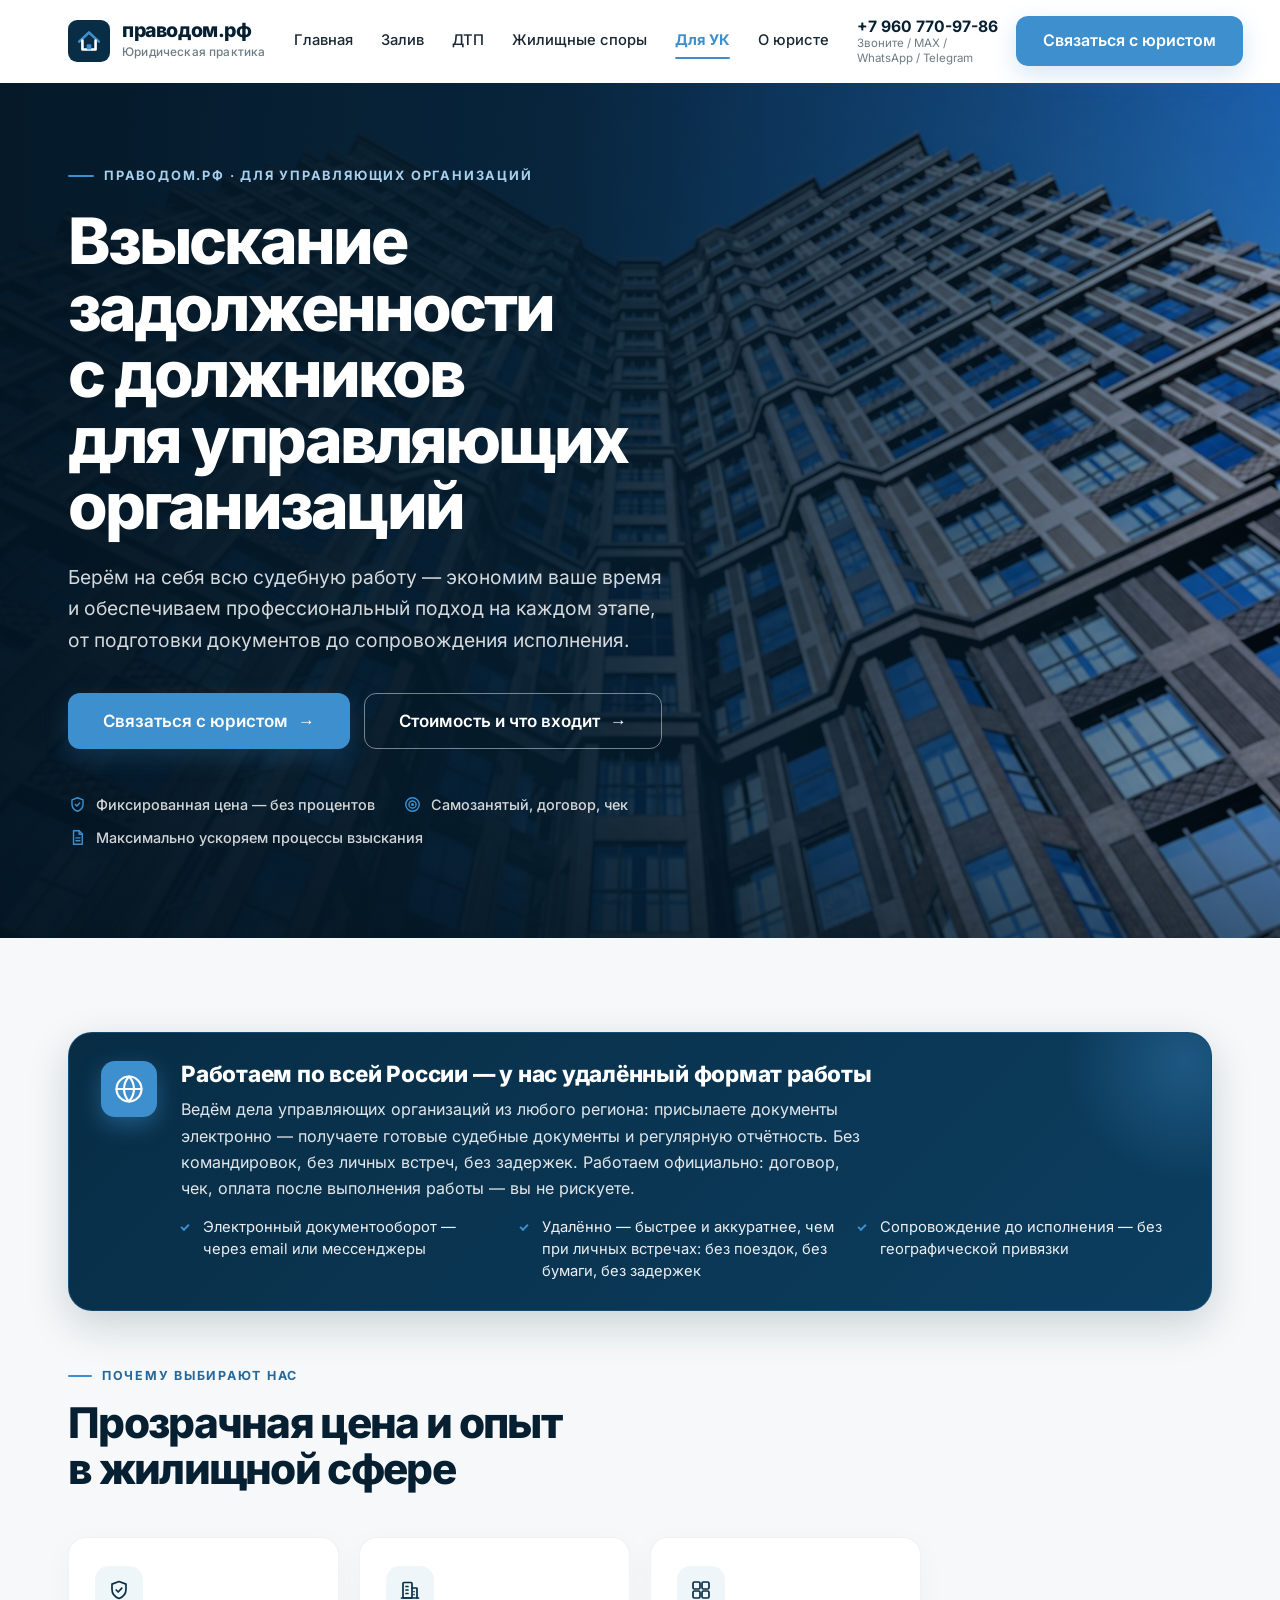
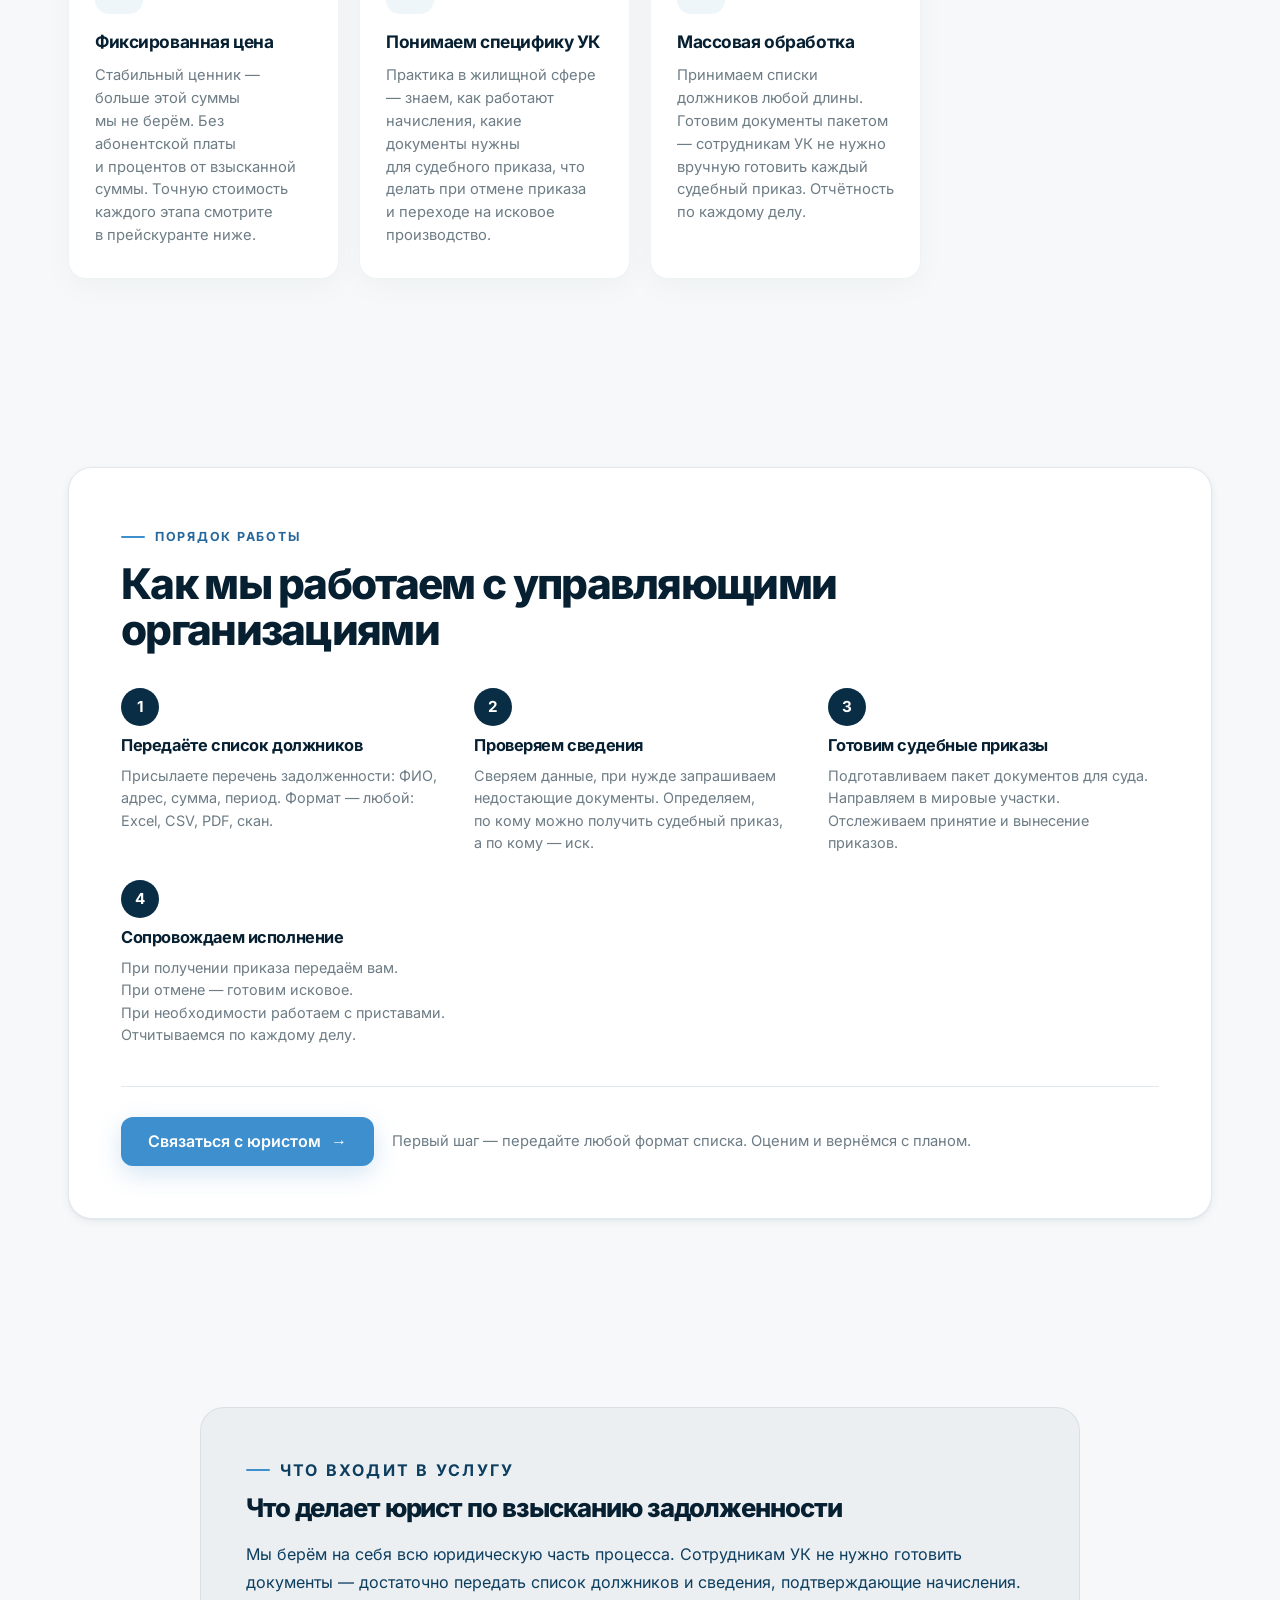
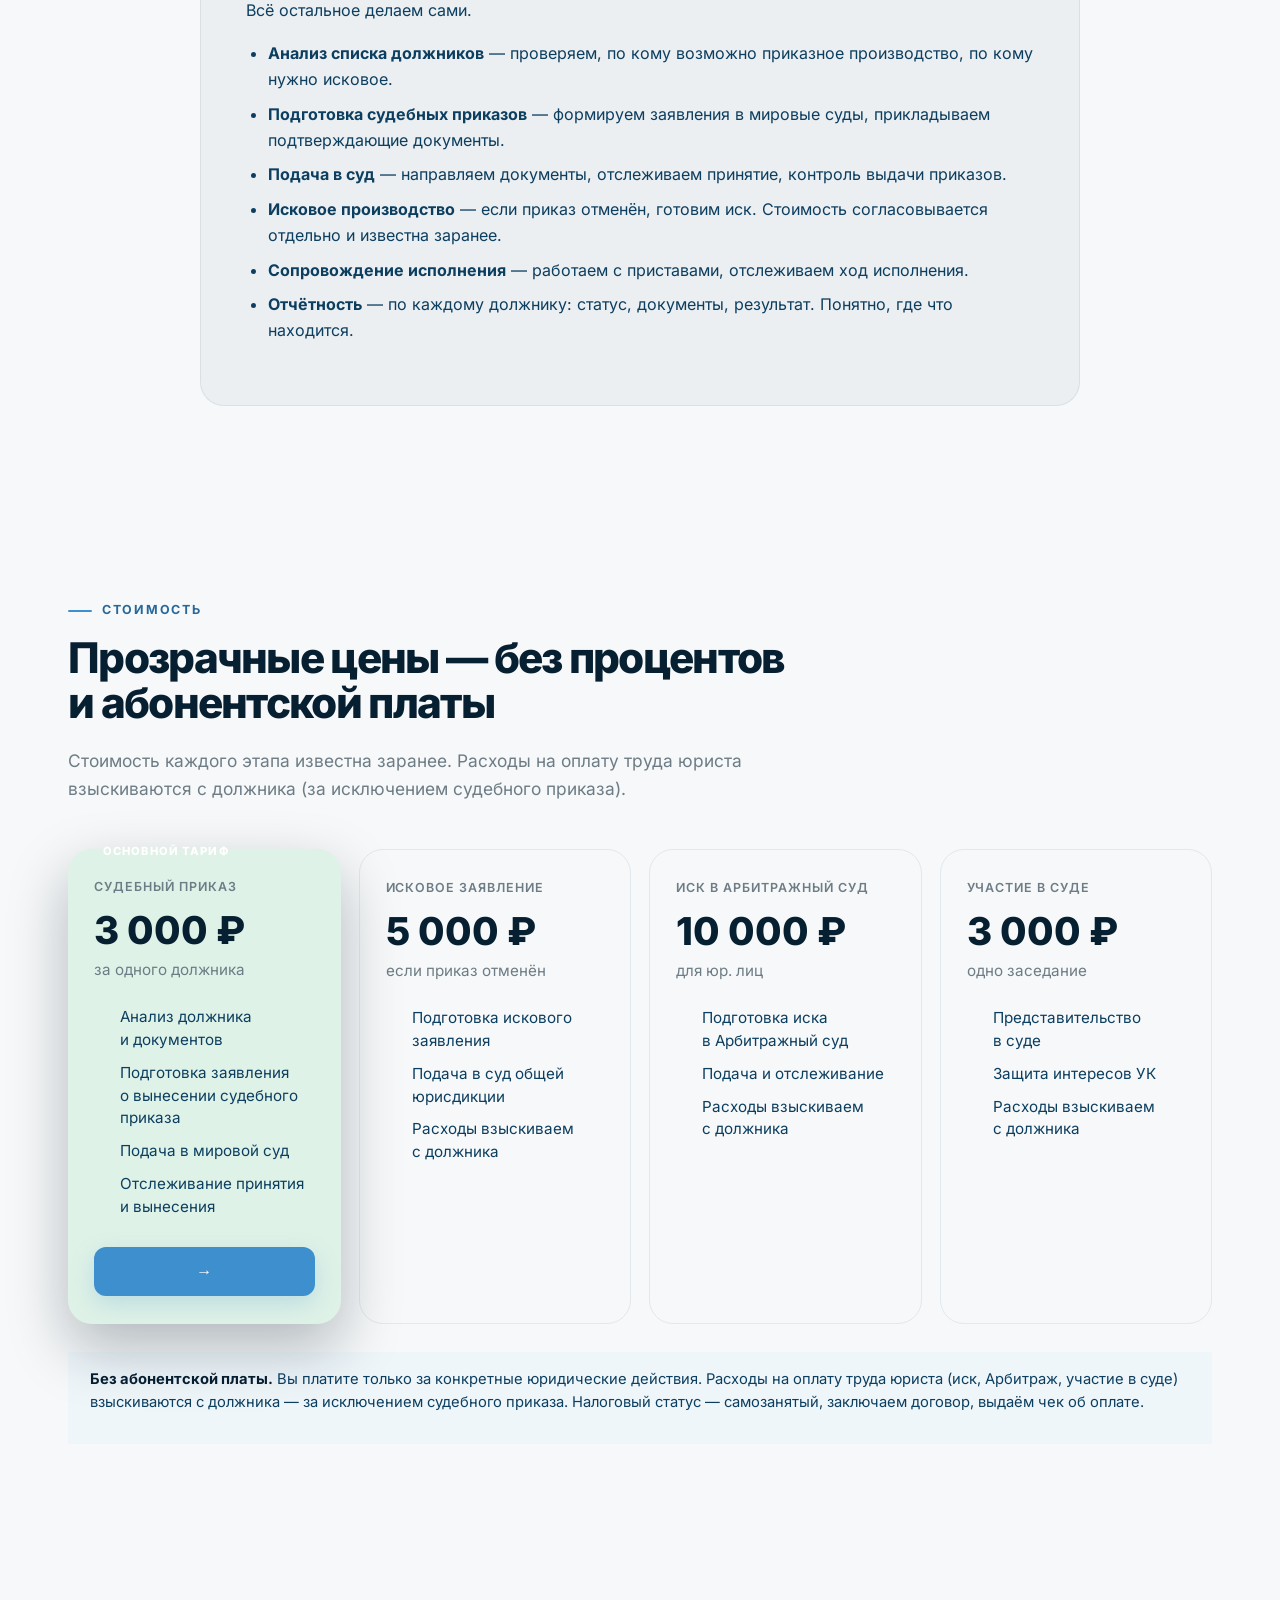
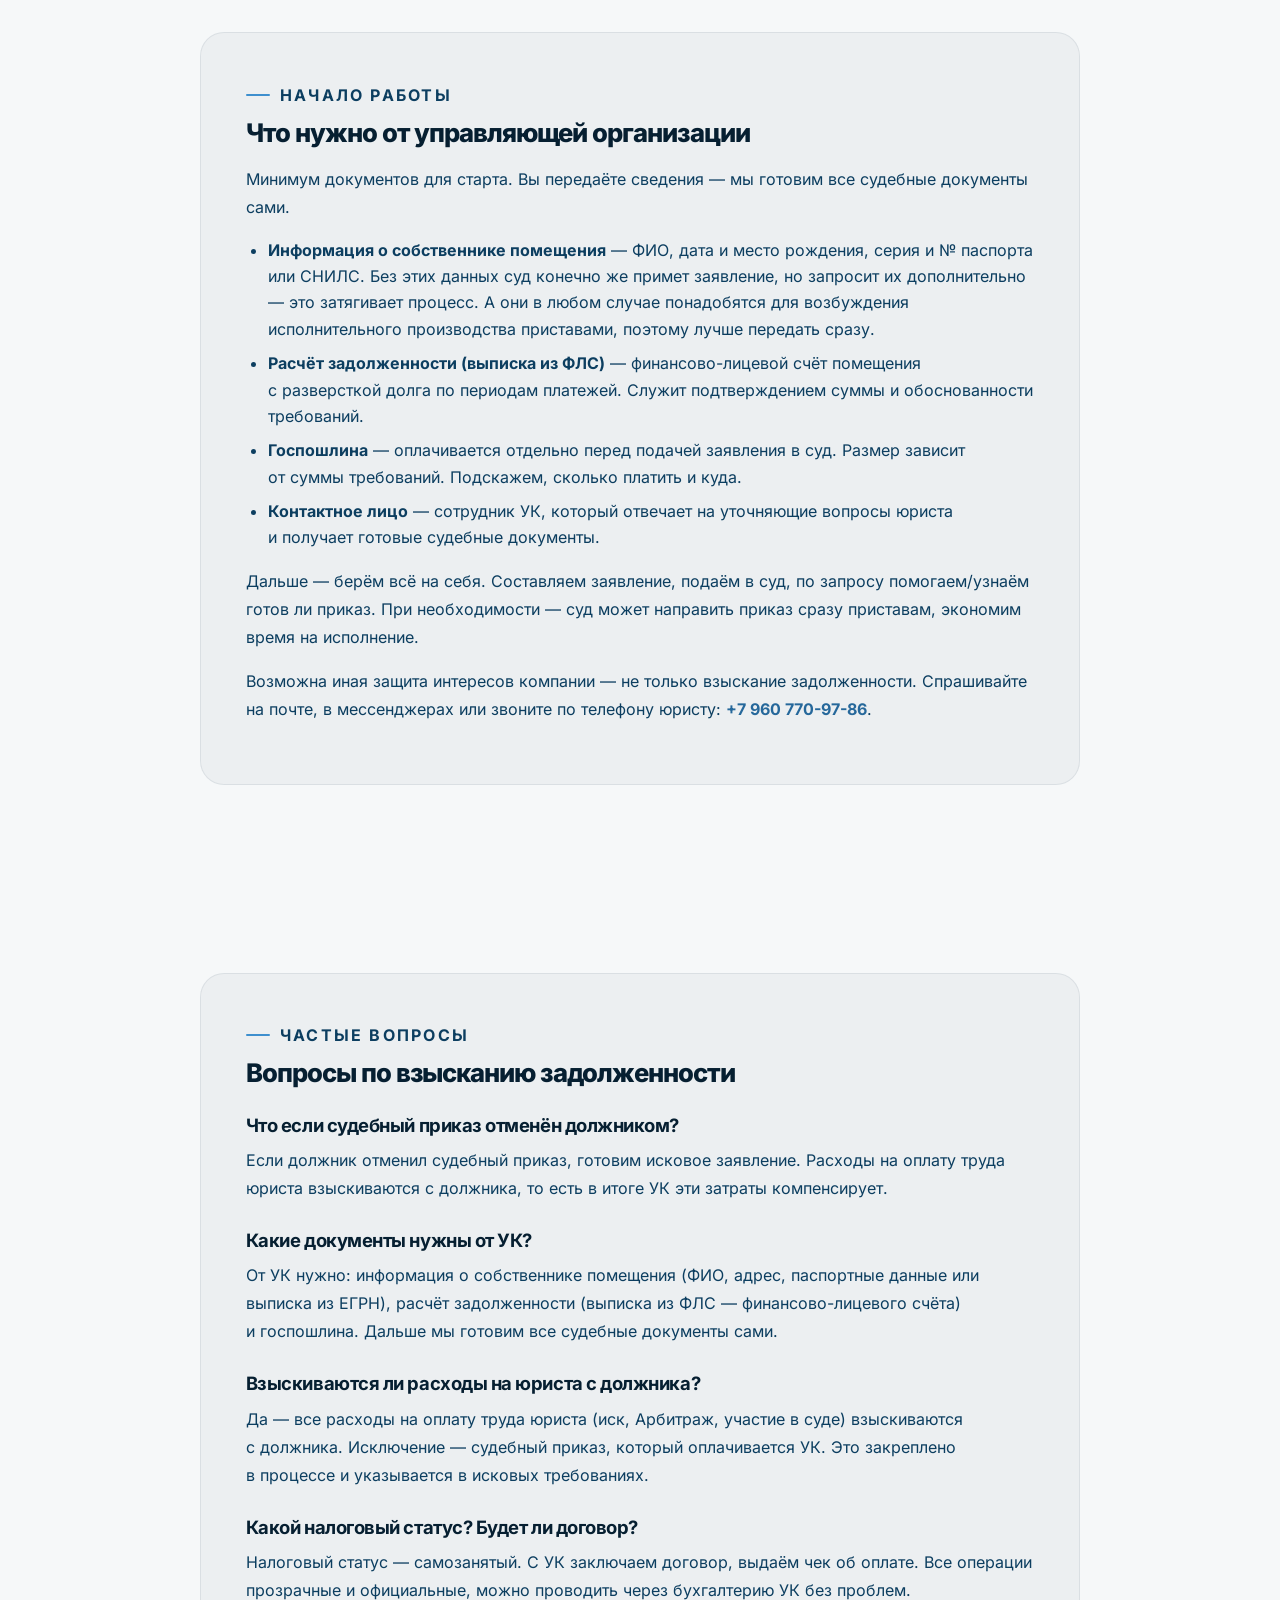
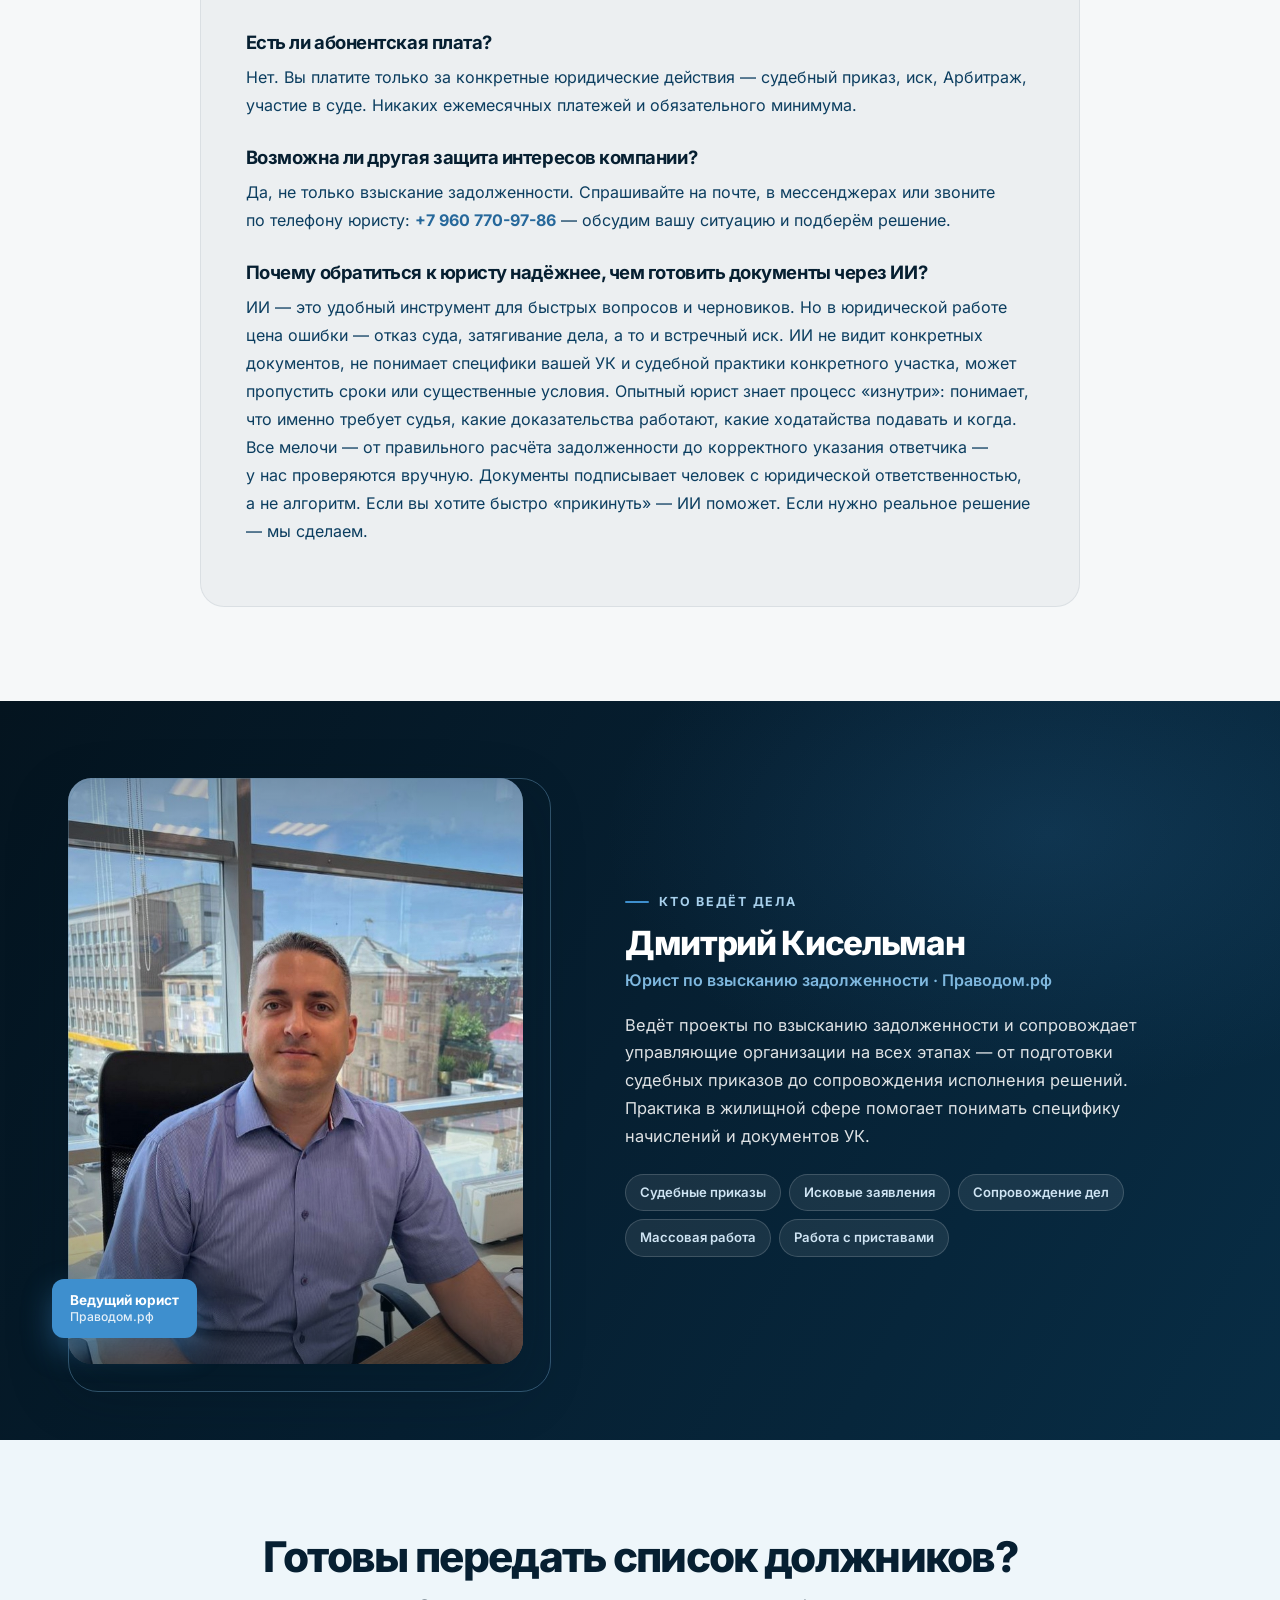
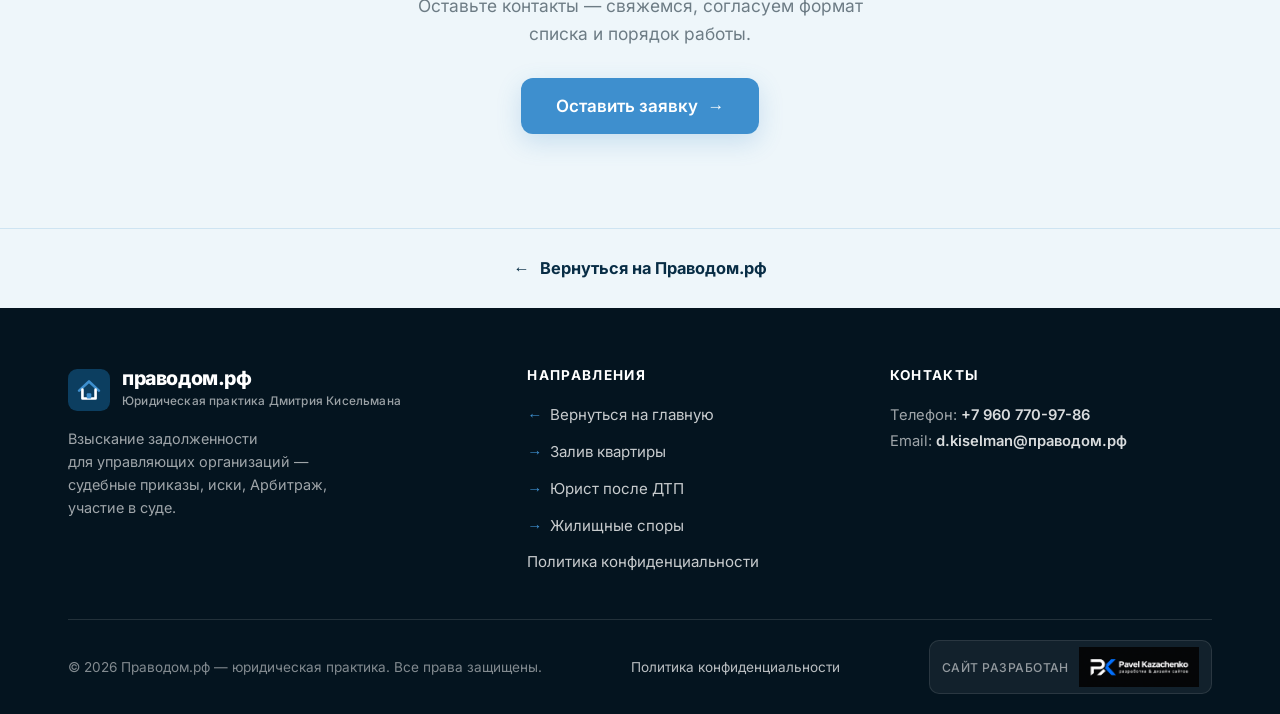
==== commit 9fee3318: "Add files via upload" ====
--- a/dolgi/index.html
+++ b/dolgi/index.html
@@ -5,9 +5,9 @@
   <meta name="viewport" content="width=device-width, initial-scale=1.0">
 
   <!-- ================= SEO: базовые мета-теги ================= -->
-  <title>Взыскание задолженности для УК и ТСЖ — судебный приказ от 3 000 ₽</title>
-  <meta name="description" content="Взыскание задолженности для управляющих организаций и ТСЖ. Судебный приказ — 3 000 ₽, исковое заявление — 5 000 ₽, иск в Арбитражный суд — 10 000 ₽, участие в суде — 3 000 ₽. Расходы на юриста взыскиваются с должника. Самозанятый, договор, чек. Передайте документы — остальное сделаем сами.">
-  <meta name="keywords" content="взыскание задолженности, судебный приказ, должники УК, юридическое сопровождение ТСЖ, взыскание долгов за коммунальные услуги, иск в Арбитражный суд, самозанятый юрист для УК">
+  <title>Взыскание задолженности для управляющих организаций — судебный приказ от 3 000 ₽</title>
+  <meta name="description" content="Взыскание задолженности для управляющих организаций. Судебный приказ — 3 000 ₽, исковое заявление — 5 000 ₽, иск в Арбитражный суд — 10 000 ₽, участие в суде — 3 000 ₽. Расходы на юриста взыскиваются с должника. Самозанятый, договор, чек. Передайте документы — остальное сделаем сами.">
+  <meta name="keywords" content="взыскание задолженности, судебный приказ, должники управляющих организаций, юридическое сопровождение управляющих организаций, взыскание долгов за коммунальные услуги, иск в Арбитражный суд, самозанятый юрист для УК">
   <meta name="author" content="Дмитрий Кисельман">
   <meta name="robots" content="index, follow, max-image-preview:large, max-snippet:-1">
 
@@ -19,14 +19,14 @@
   <meta property="og:site_name" content="Праводом.рф">
   <meta property="og:locale" content="ru_RU">
   <meta property="og:url" content="https://xn--80aeg6aibci.xn--p1ai/dolgi/">
-  <meta property="og:title" content="Взыскание задолженности для УК и ТСЖ — судебный приказ от 3 000 ₽">
+  <meta property="og:title" content="Взыскание задолженности для управляющих организаций — судебный приказ от 3 000 ₽">
   <meta property="og:description" content="Судебный приказ — 3 000 ₽, иск — 5 000 ₽, Арбитраж — 10 000 ₽, участие в суде — 3 000 ₽. Расходы на юриста взыскиваются с должника. Самозанятый, договор, чек.">
   <meta property="og:image" content="https://xn--80aeg6aibci.xn--p1ai/assets/img/city.jpg">
   <meta property="og:image:alt" content="Взыскание задолженности для управляющих организаций — Праводом.рф">
 
   <!-- ================= Twitter Card ================= -->
   <meta name="twitter:card" content="summary_large_image">
-  <meta name="twitter:title" content="Взыскание задолженности для УК и ТСЖ — судебный приказ от 3 000 ₽">
+  <meta name="twitter:title" content="Взыскание задолженности для управляющих организаций — судебный приказ от 3 000 ₽">
   <meta name="twitter:description" content="Судебный приказ — 3 000 ₽, иск — 5 000 ₽, Арбитраж — 10 000 ₽. Расходы на юриста взыскиваются с должника. Самозанятый, договор, чек.">
   <meta name="twitter:image" content="https://xn--80aeg6aibci.xn--p1ai/assets/img/city.jpg">
 
@@ -66,7 +66,7 @@
     "@type": "Service",
     "name": "Взыскание задолженности для управляющих организаций",
     "serviceType": "Юридическое сопровождение взыскания задолженности по коммунальным платежам",
-    "description": "Подготовка судебных приказов, исковых заявлений и сопровождение судебных дел по взысканию задолженности для УК и ТСЖ. Судебный приказ — 3 000 ₽.",
+    "description": "Подготовка судебных приказов, исковых заявлений и сопровождение судебных дел по взысканию задолженности для управляющих организаций. Судебный приказ — 3 000 ₽.",
     "provider": {
       "@type": "LegalService",
       "name": "Праводом.рф",
@@ -87,7 +87,7 @@
       "@type": "Offer",
       "price": "3000",
       "priceCurrency": "RUB",
-      "description": "Стоимость одного судебного приказа по должнику УК или ТСЖ",
+      "description": "Стоимость одного судебного приказа по должнику управляющей организации",
       "url": "https://xn--80aeg6aibci.xn--p1ai/dolgi/"
     },
     "url": "https://xn--80aeg6aibci.xn--p1ai/dolgi/"
@@ -218,9 +218,9 @@
       <!-- TODO: заменить телефон-заглушку на реальный номер -->
       <a class="header__phone" href="tel:+79607709786" itemprop="telephone">
         <b>+7 960 770-97-86</b>
-        <span>Звоните / WhatsApp / Telegram</span>
+        <span>Звоните / MAX / WhatsApp / Telegram</span>
       </a>
-      <button class="btn btn--primary" type="button" data-modal-open data-modal-source="dolgi-header">Передать должников</button>
+      <button class="btn btn--primary" type="button" data-modal-open data-modal-source="dolgi-header">Связаться с юристом</button>
       <button class="nav-toggle" type="button" aria-label="Открыть меню" aria-expanded="false"><span></span></button>
     </div>
   </div>
@@ -243,11 +243,11 @@
     <div class="hero__bg" role="img" aria-label="Жилые дома — взыскание задолженности для управляющих организаций"></div>
     <div class="container">
       <div class="hero__inner">
-        <p class="hero__eyebrow">Праводом.рф · Для управляющих организаций и ТСЖ</p>
-        <h1 class="hero__title">Взыскание задолженности с&nbsp;должников для&nbsp;УК и&nbsp;ТСЖ</h1>
+        <p class="hero__eyebrow">Праводом.рф · Для управляющих организаций</p>
+        <h1 class="hero__title">Взыскание задолженности с&nbsp;должников для&nbsp;управляющих организаций</h1>
         <p class="hero__sub">Берём на&nbsp;себя всю судебную работу — экономим ваше время и&nbsp;обеспечиваем профессиональный подход на&nbsp;каждом этапе, от&nbsp;подготовки документов до&nbsp;сопровождения исполнения.</p>
         <div class="hero__actions">
-          <button class="btn btn--primary btn--lg" type="button" data-modal-open data-modal-source="dolgi-hero">Передать список должников <span class="arr">→</span></button>
+          <button class="btn btn--primary btn--lg" type="button" data-modal-open data-modal-source="dolgi-hero">Связаться с юристом <span class="arr">→</span></button>
           <a class="btn btn--ghost btn--lg" href="#dolgi-price">Стоимость и&nbsp;что входит <span class="arr">→</span></a>
         </div>
         <ul class="hero__chips">
@@ -278,11 +278,11 @@
           <svg viewBox="0 0 24 24" fill="none" stroke="currentColor" stroke-width="1.7" stroke-linecap="round" stroke-linejoin="round"><circle cx="12" cy="12" r="10"/><path d="M2 12h20"/><path d="M12 2a15.3 15.3 0 0 1 4 10 15.3 15.3 0 0 1-4 10 15.3 15.3 0 0 1-4-10 15.3 15.3 0 0 1 4-10z"/></svg>
         </div>
         <div class="remote-banner__content">
-          <h3 class="remote-banner__title">Работаем по&nbsp;всей России — только удалённо</h3>
-          <p class="remote-banner__text">Мы&nbsp;ведём дела УК и&nbsp;ТСЖ из&nbsp;любого региона: присылаете документы электронно — получаете готовые судебные приказы и&nbsp;регулярную отчётность. Без командировок, без личных встреч, без задержек.</p>
+          <h3 class="remote-banner__title">Работаем по&nbsp;всей России — у&nbsp;нас удалённый формат работы</h3>
+          <p class="remote-banner__text">Ведём дела управляющих организаций из&nbsp;любого региона: присылаете документы электронно — получаете готовые судебные документы и&nbsp;регулярную отчётность. Без командировок, без личных встреч, без задержек. Работаем официально: договор, чек, оплата после выполнения работы — вы&nbsp;не&nbsp;рискуете.</p>
           <ul class="remote-banner__list">
             <li>Электронный документооборот — через email или мессенджеры</li>
-            <li>Готовые приказы направляем в&nbsp;УК в&nbsp;электронном виде</li>
+            <li>Удалённо — быстрее и&nbsp;аккуратнее, чем при&nbsp;личных встречах: без поездок, без бумаги, без задержек</li>
             <li>Сопровождение до&nbsp;исполнения — без географической привязки</li>
           </ul>
         </div>
@@ -326,7 +326,7 @@
       <div class="guide reveal">
         <div class="guide__head">
           <p class="eyebrow">Порядок работы</p>
-          <h2>Как мы&nbsp;работаем с&nbsp;УК и&nbsp;ТСЖ</h2>
+          <h2>Как мы&nbsp;работаем с&nbsp;управляющими организациями</h2>
         </div>
         <div class="steps">
           <div class="step">
@@ -351,7 +351,7 @@
           </div>
         </div>
         <div class="guide__cta">
-          <button class="btn btn--primary" type="button" data-modal-open data-modal-source="dolgi-how">Передать список должников <span class="arr">→</span></button>
+          <button class="btn btn--primary" type="button" data-modal-open data-modal-source="dolgi-how">Связаться с юристом <span class="arr">→</span></button>
           <p>Первый шаг — передайте любой формат списка. Оценим и&nbsp;вернёмся с&nbsp;планом.</p>
         </div>
       </div>
@@ -394,11 +394,11 @@
             <div class="price-card__unit">за&nbsp;одного должника</div>
             <ul class="price-card__list">
               <li>Анализ должника и&nbsp;документов</li>
-              <li>Подготовка заявления о&nbsp;выдаче судебного приказа</li>
+              <li>Подготовка заявления о&nbsp;вынесении судебного приказа</li>
               <li>Подача в&nbsp;мировой суд</li>
               <li>Отслеживание принятия и&nbsp;вынесения</li>
             </ul>
-            <button class="btn btn--primary" type="button" data-modal-open data-modal-source="dolgi-price-1">Передать должников <span class="arr">→</span></button>
+            <button class="btn btn--primary" type="button" data-modal-open data-modal-source="dolgi-price-1"Связаться с юристом <span class="arr">→</span></button>
           </article>
 
           <article class="price-card">
@@ -450,13 +450,13 @@
         <h2>Что нужно от&nbsp;управляющей организации</h2>
         <p>Минимум документов для&nbsp;старта. Вы&nbsp;передаёте сведения — мы&nbsp;готовим все судебные документы сами.</p>
         <ul class="lawyer__detail-list">
-          <li><b>Информация о&nbsp;собственнике помещения</b> — ФИО, адрес, паспортные данные (или выписка из&nbsp;ЕГРН). Без&nbsp;них суд не&nbsp;примет заявление.</li>
-          <li><b>Расчёт задолженности (выписка из&nbsp;ФЛС)</b> — финансово-лицевой счёт помещения с&nbsp;разверсткой долга по&nbsp;периодам и&nbsp;видам платежей. Служит подтверждением суммы и&nbsp;обоснованности требований.</li>
+          <li><b>Информация о&nbsp;собственнике помещения</b> — ФИО, дата и&nbsp;место рождения, серия и&nbsp;№ паспорта или СНИЛС. Без&nbsp;этих данных суд конечно&nbsp;же примет заявление, но&nbsp;запросит их&nbsp;дополнительно — это затягивает процесс. А&nbsp;они в&nbsp;любом случае понадобятся для&nbsp;возбуждения исполнительного производства приставами, поэтому лучше передать сразу.</li>
+          <li><b>Расчёт задолженности (выписка из&nbsp;ФЛС)</b> — финансово-лицевой счёт помещения с&nbsp;разверсткой долга по&nbsp;периодам платежей. Служит подтверждением суммы и&nbsp;обоснованности требований.</li>
           <li><b>Госпошлина</b> — оплачивается отдельно перед подачей заявления в&nbsp;суд. Размер зависит от&nbsp;суммы требований. Подскажем, сколько платить и&nbsp;куда.</li>
-          <li><b>Контактное лицо</b> — сотрудник УК, который отвечает на&nbsp;уточняющие вопросы и&nbsp;получает готовые судебные документы.</li>
+          <li><b>Контактное лицо</b> — сотрудник УК, который отвечает на&nbsp;уточняющие вопросы юриста и&nbsp;получает готовые судебные документы.</li>
         </ul>
         <p>Дальше — берём всё на&nbsp;себя. Составляем заявление, подаём в&nbsp;суд, по&nbsp;запросу помогаем/узнаём готов ли приказ. При&nbsp;необходимости — суд может направить приказ сразу приставам, экономим время на&nbsp;исполнение.</p>
-        <p>Возможна иная защита интересов компании — не&nbsp;только взыскание задолженности. Спрашивайте на&nbsp;почте, в&nbsp;мессенджерах или звоните по&nbsp;телефону юристу.</p>
+        <p>Возможна иная защита интересов компании — не&nbsp;только взыскание задолженности. Спрашивайте на&nbsp;почте, в&nbsp;мессенджерах или звоните по&nbsp;телефону юристу: <a href="tel:+79607709786"><b>+7 960 770-97-86</b></a>.</p>
       </div>
     </div>
   </section>
@@ -484,7 +484,7 @@
         <p>Нет. Вы платите только за&nbsp;конкретные юридические действия — судебный приказ, иск, Арбитраж, участие в&nbsp;суде. Никаких ежемесячных платежей и&nbsp;обязательного минимума.</p>
 
         <h3>Возможна&nbsp;ли другая защита интересов компании?</h3>
-        <p>Да, не&nbsp;только взыскание задолженности. Спрашивайте на&nbsp;почте, в&nbsp;мессенджерах или звоните по&nbsp;телефону юристу — обсудим вашу ситуацию и&nbsp;подберём решение.</p>
+        <p>Да, не&nbsp;только взыскание задолженности. Спрашивайте на&nbsp;почте, в&nbsp;мессенджерах или звоните по&nbsp;телефону юристу: <a href="tel:+79607709786"><b>+7 960 770-97-86</b></a> — обсудим вашу ситуацию и&nbsp;подберём решение.</p>
 
         <h3>Почему обратиться к&nbsp;юристу надёжнее, чем готовить документы через ИИ?</h3>
         <p>ИИ&nbsp;— это удобный инструмент для&nbsp;быстрых вопросов и&nbsp;черновиков. Но&nbsp;в&nbsp;юридической работе цена ошибки — отказ суда, затягивание дела, а&nbsp;то&nbsp;и&nbsp;встречный иск. ИИ&nbsp;не&nbsp;видит конкретных документов, не&nbsp;понимает специфики вашей УК и&nbsp;судебной практики конкретного участка, может пропустить сроки или&nbsp;существенные условия. Опытный юрист знает процесс «изнутри»: понимает, что именно требует судья, какие доказательства работают, какие ходатайства подавать и&nbsp;когда. Все мелочи — от&nbsp;правильного расчёта задолженности до&nbsp;корректного указания ответчика — у&nbsp;нас&nbsp;проверяются вручную. Документы подписывает человек с&nbsp;юридической ответственностью, а&nbsp;не&nbsp;алгоритм. Если вы&nbsp;хотите быстро «прикинуть» — ИИ&nbsp;поможет. Если нужно реальное решение — мы&nbsp;сделаем.</p>
@@ -497,7 +497,7 @@
     <div class="container">
       <div class="lawyer__grid">
         <div class="lawyer__photo-wrap reveal">
-          <img class="lawyer__photo" src="../assets/dmitry.jpg" alt="Дмитрий Кисельман — юрист по взысканию задолженности для УК и ТСЖ, ведущий юрист Праводом.рф" loading="lazy" width="460" height="575">
+          <img class="lawyer__photo" src="../assets/dmitry.jpg" alt="Дмитрий Кисельман — юрист по взысканию задолженности для управляющих организаций, ведущий юрист Праводом.рф" loading="lazy" width="460" height="575">
           <div class="lawyer__badge">Ведущий юрист<small>Праводом.рф</small></div>
         </div>
         <div class="reveal">
@@ -521,7 +521,7 @@
   <section class="section section--blue">
     <div class="container cta-final reveal">
       <h2>Готовы передать список должников?</h2>
-      <p class="sec-lead">Оставьте контакты — свяжемся, согласуем формат списка и&nbsp;порядок работы. Судебный приказ — 3&nbsp;000&nbsp;₽, без абонентской платы.</p>
+      <p class="sec-lead">Оставьте контакты — свяжемся, согласуем формат списка и&nbsp;порядок работы. </p>
       <button class="btn btn--primary btn--lg" type="button" data-modal-open data-modal-source="dolgi-final">Оставить заявку <span class="arr">→</span></button>
     </div>
   </section>
@@ -552,7 +552,7 @@
             <span class="brand__tag">Юридическая практика Дмитрия Кисельмана</span>
           </span>
         </a>
-        <p class="footer__desc">Взыскание задолженности для&nbsp;УК и&nbsp;ТСЖ — судебные приказы, иски, Арбитраж, участие в&nbsp;суде.</p>
+        <p class="footer__desc">Взыскание задолженности для&nbsp;управляющих организаций — судебные приказы, иски, Арбитраж, участие в&nbsp;суде.</p>
       </div>
       <div>
         <h3 class="footer__title">Направления</h3>
@@ -590,7 +590,7 @@
     <button class="modal__close" type="button" data-modal-close aria-label="Закрыть окно">×</button>
 
     <div data-form-wrap>
-      <h3 class="modal__title" id="zayavka-title">Передать должников</h3>
+      <h3 class="modal__title" id="zayavka-title">Связаться с юристом</h3>
       <p class="modal__sub">Оставьте контакты — свяжемся, согласуем формат списка и&nbsp;порядок работы.</p>
 
       <form class="form" id="lead-form" novalidate>
@@ -612,7 +612,7 @@
 
         <div class="field">
           <label for="f-email">Email <span style="color:var(--muted);font-weight:500">(необязательно)</span></label>
-          <input type="email" id="f-email" name="email" placeholder="mail@example.com" autocomplete="email">
+          <input type="email" id="f-email" name="email" placeholder="mail@example.ru" autocomplete="email">
           <small class="field__err">Проверьте адрес электронной почты</small>
         </div>
 
@@ -620,9 +620,9 @@
           <label for="f-service">Вид услуги <span class="req">*</span></label>
           <select id="f-service" name="service_type" required>
             <option value="">— выберите —</option>
-            <option value="dolgi">Взыскание задолженности (для УК и ТСЖ)</option>
+            <option value="dolgi">Взыскание задолженности (для управляющих организаций)</option>
             <option value="zalyv">Залив квартиры</option>
-            <option value="dtp">Юрист после ДТП</option>
+            <option value="dtp">ДТП</option>
             <option value="zhilishchnye-spory">Жилищные споры</option>
             <option value="other">Другое / не уверен</option>
           </select>
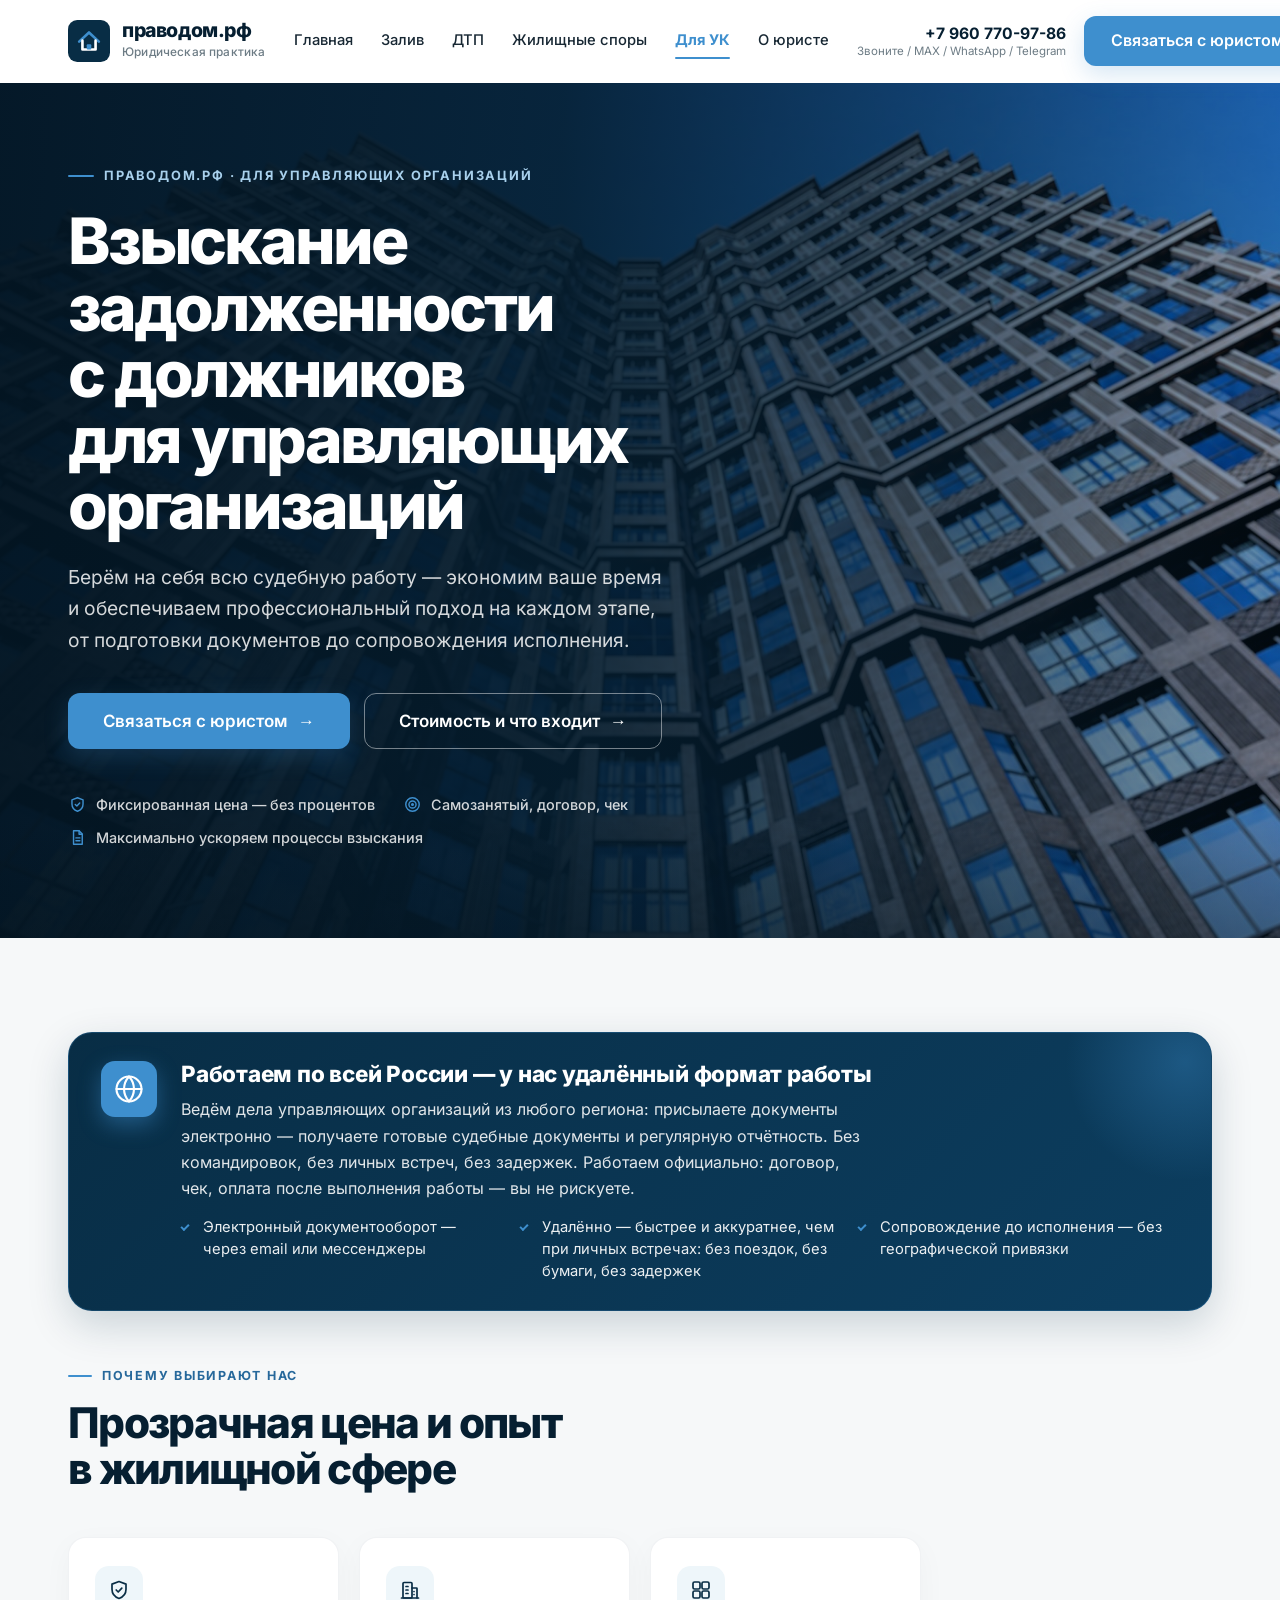
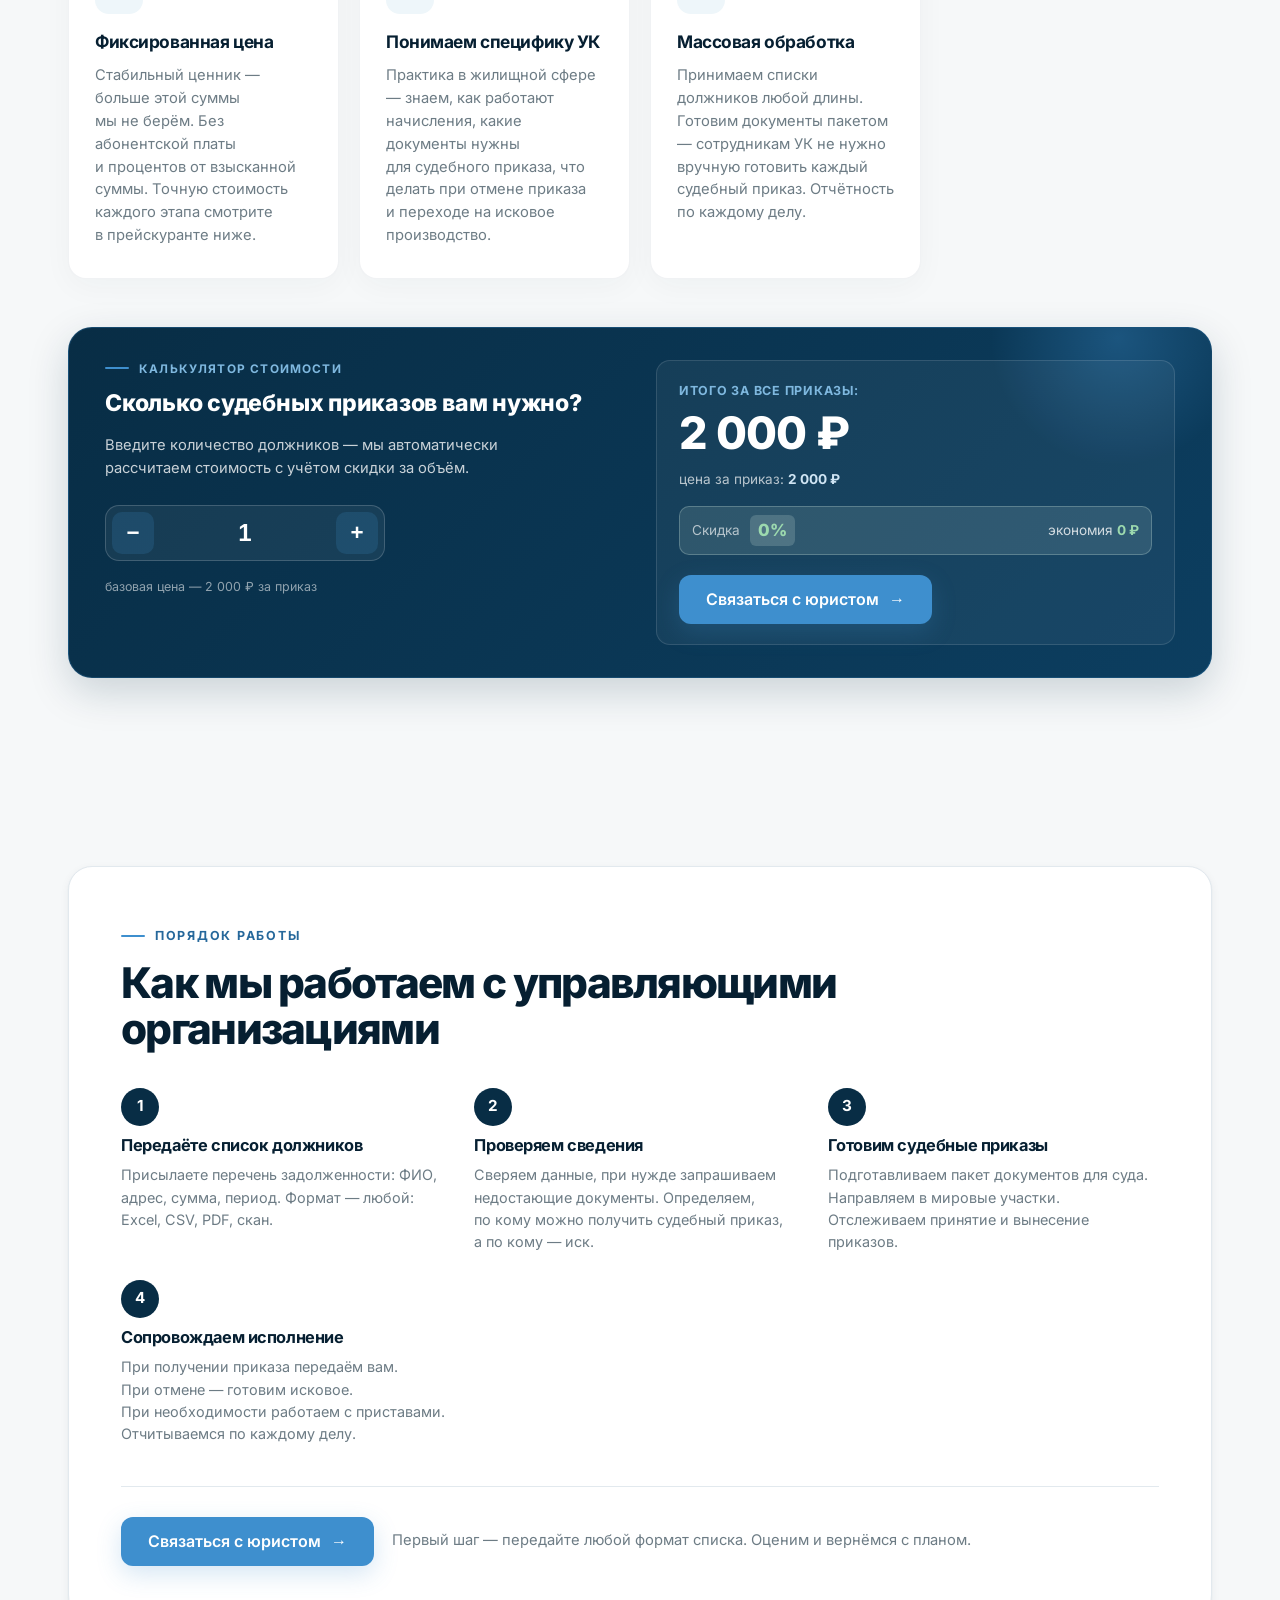
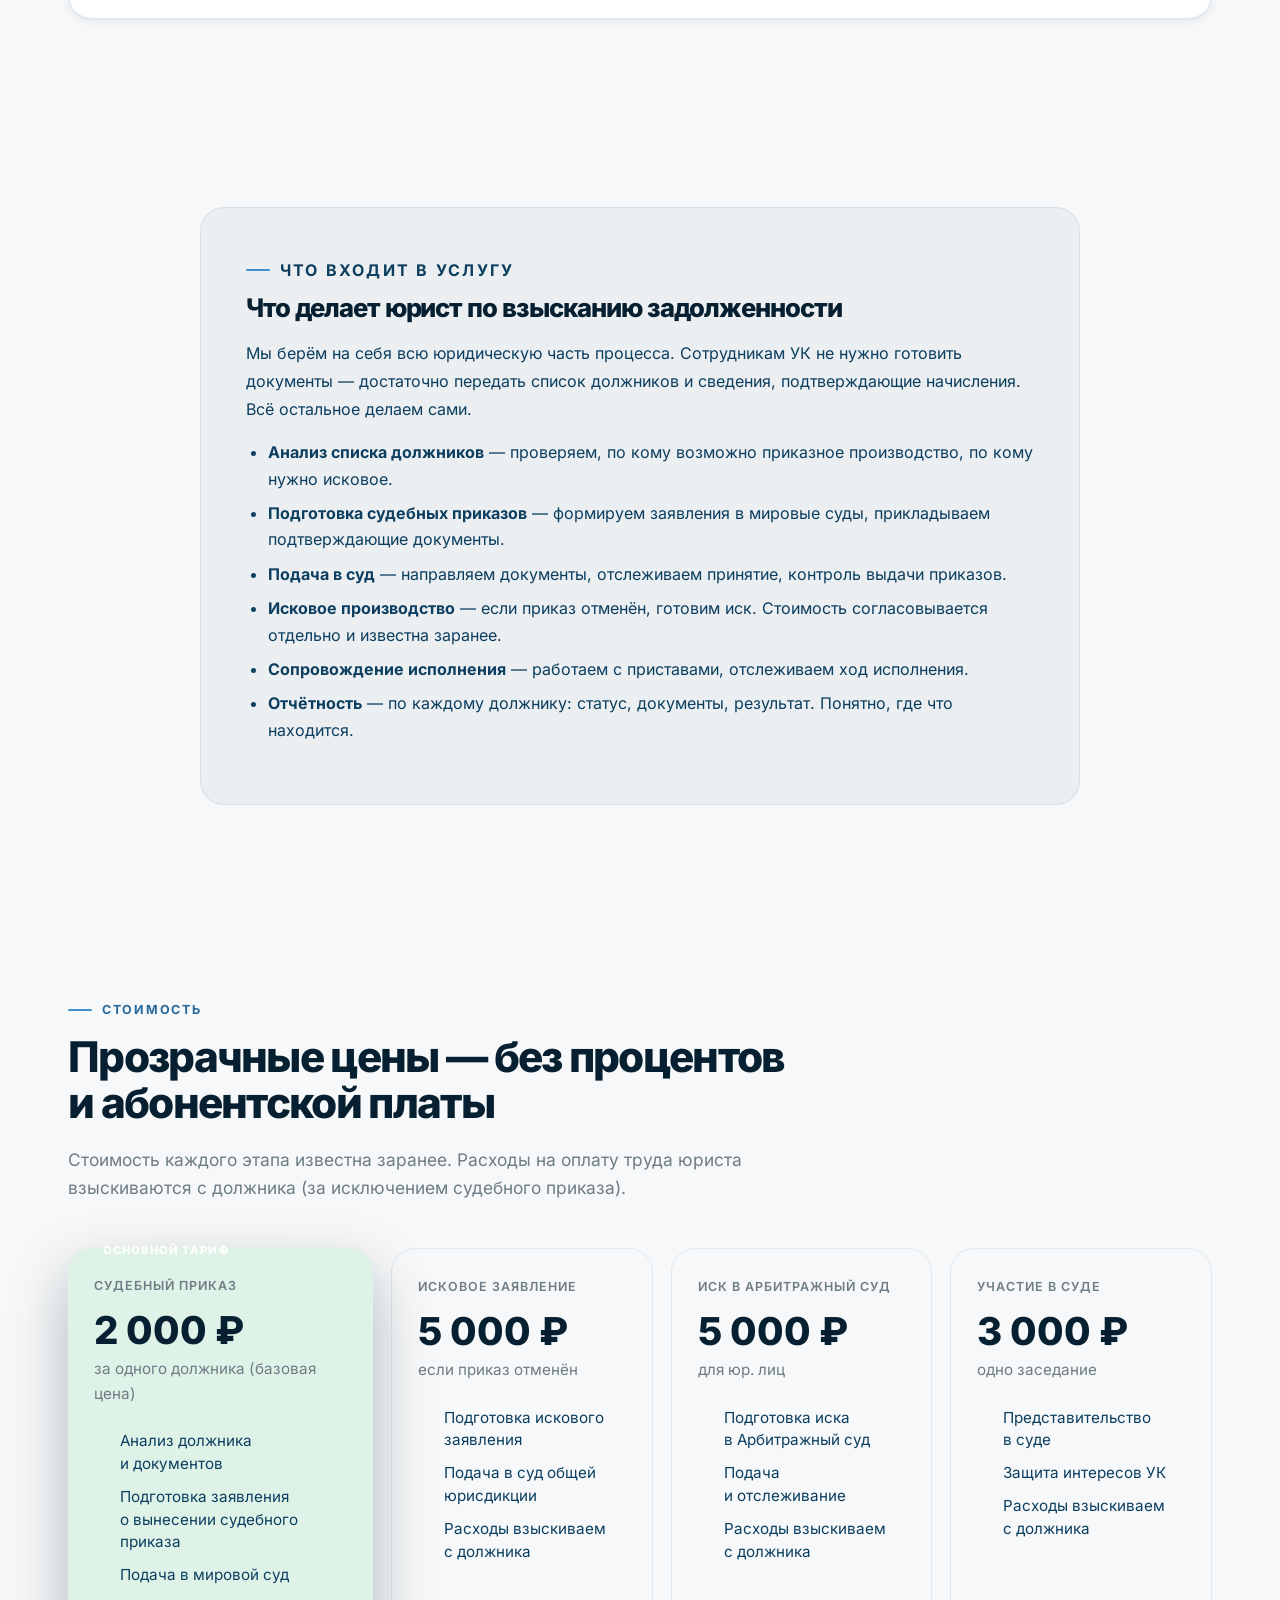
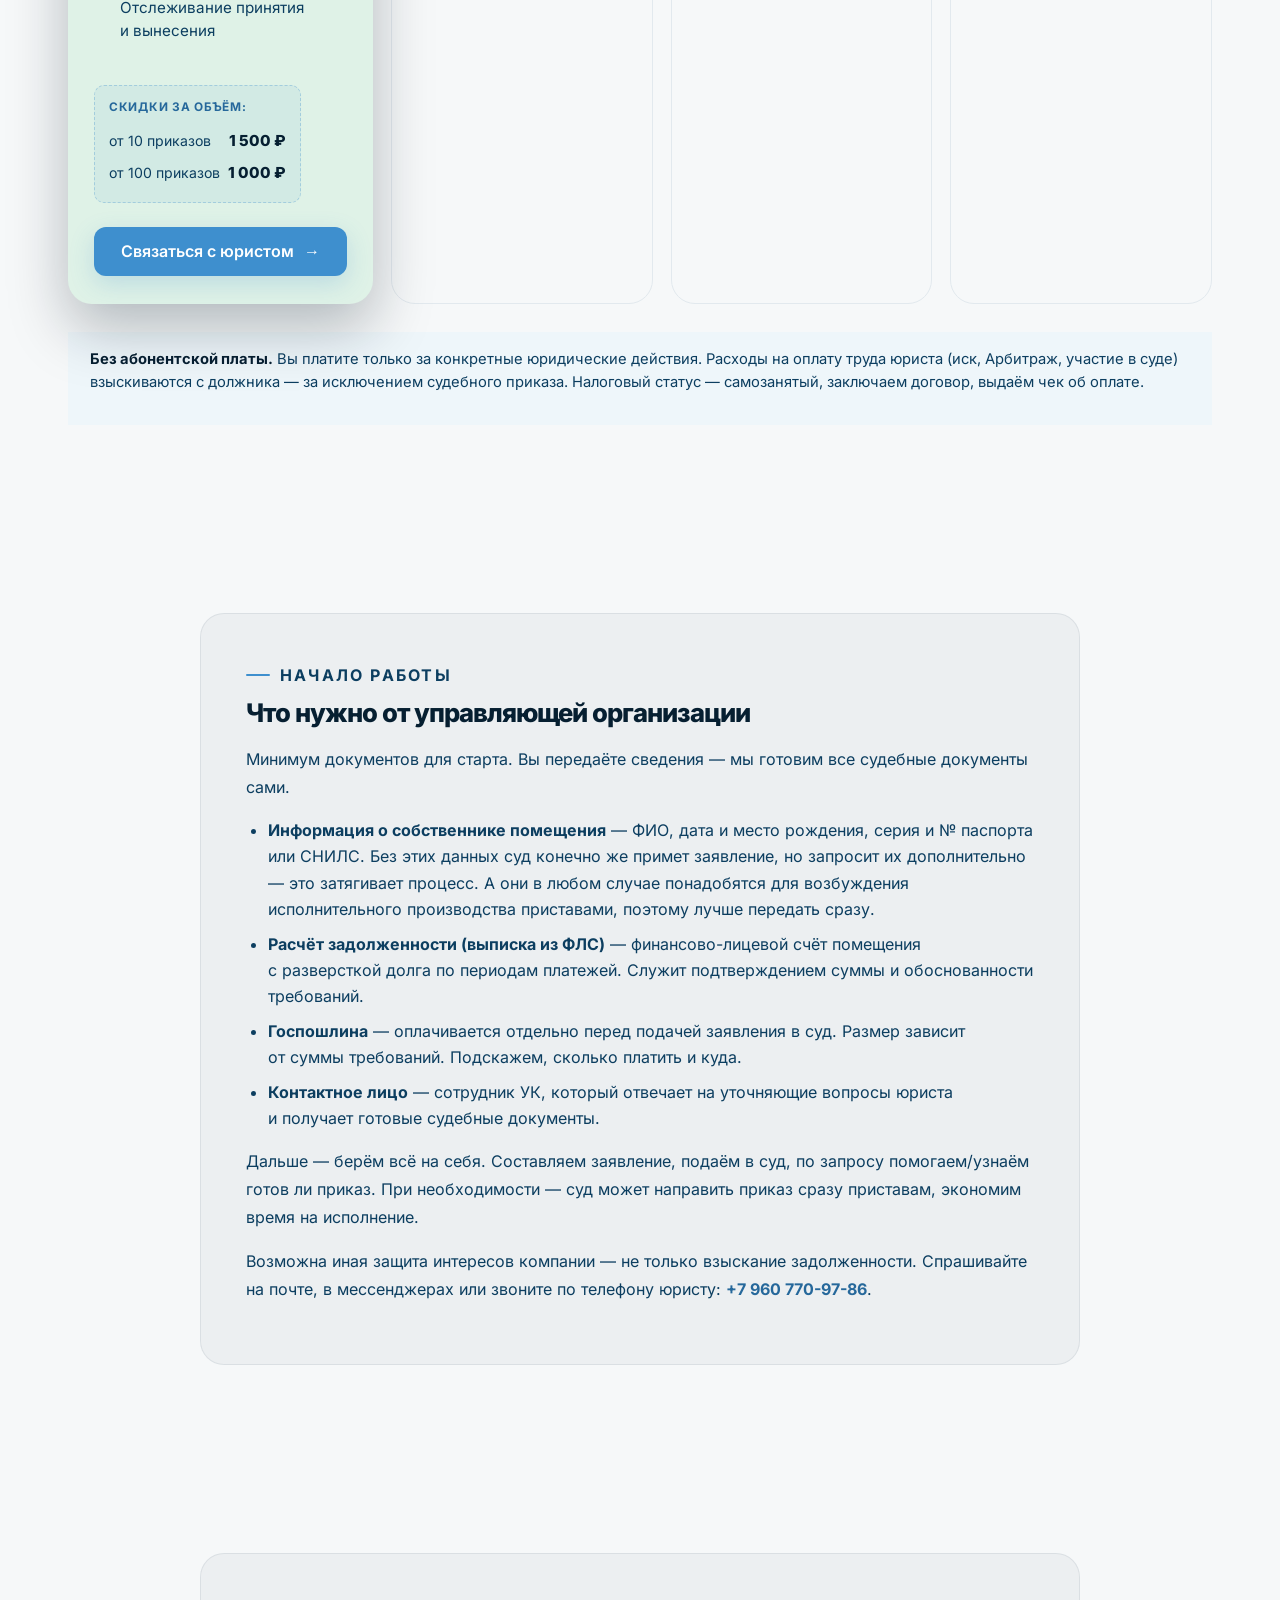
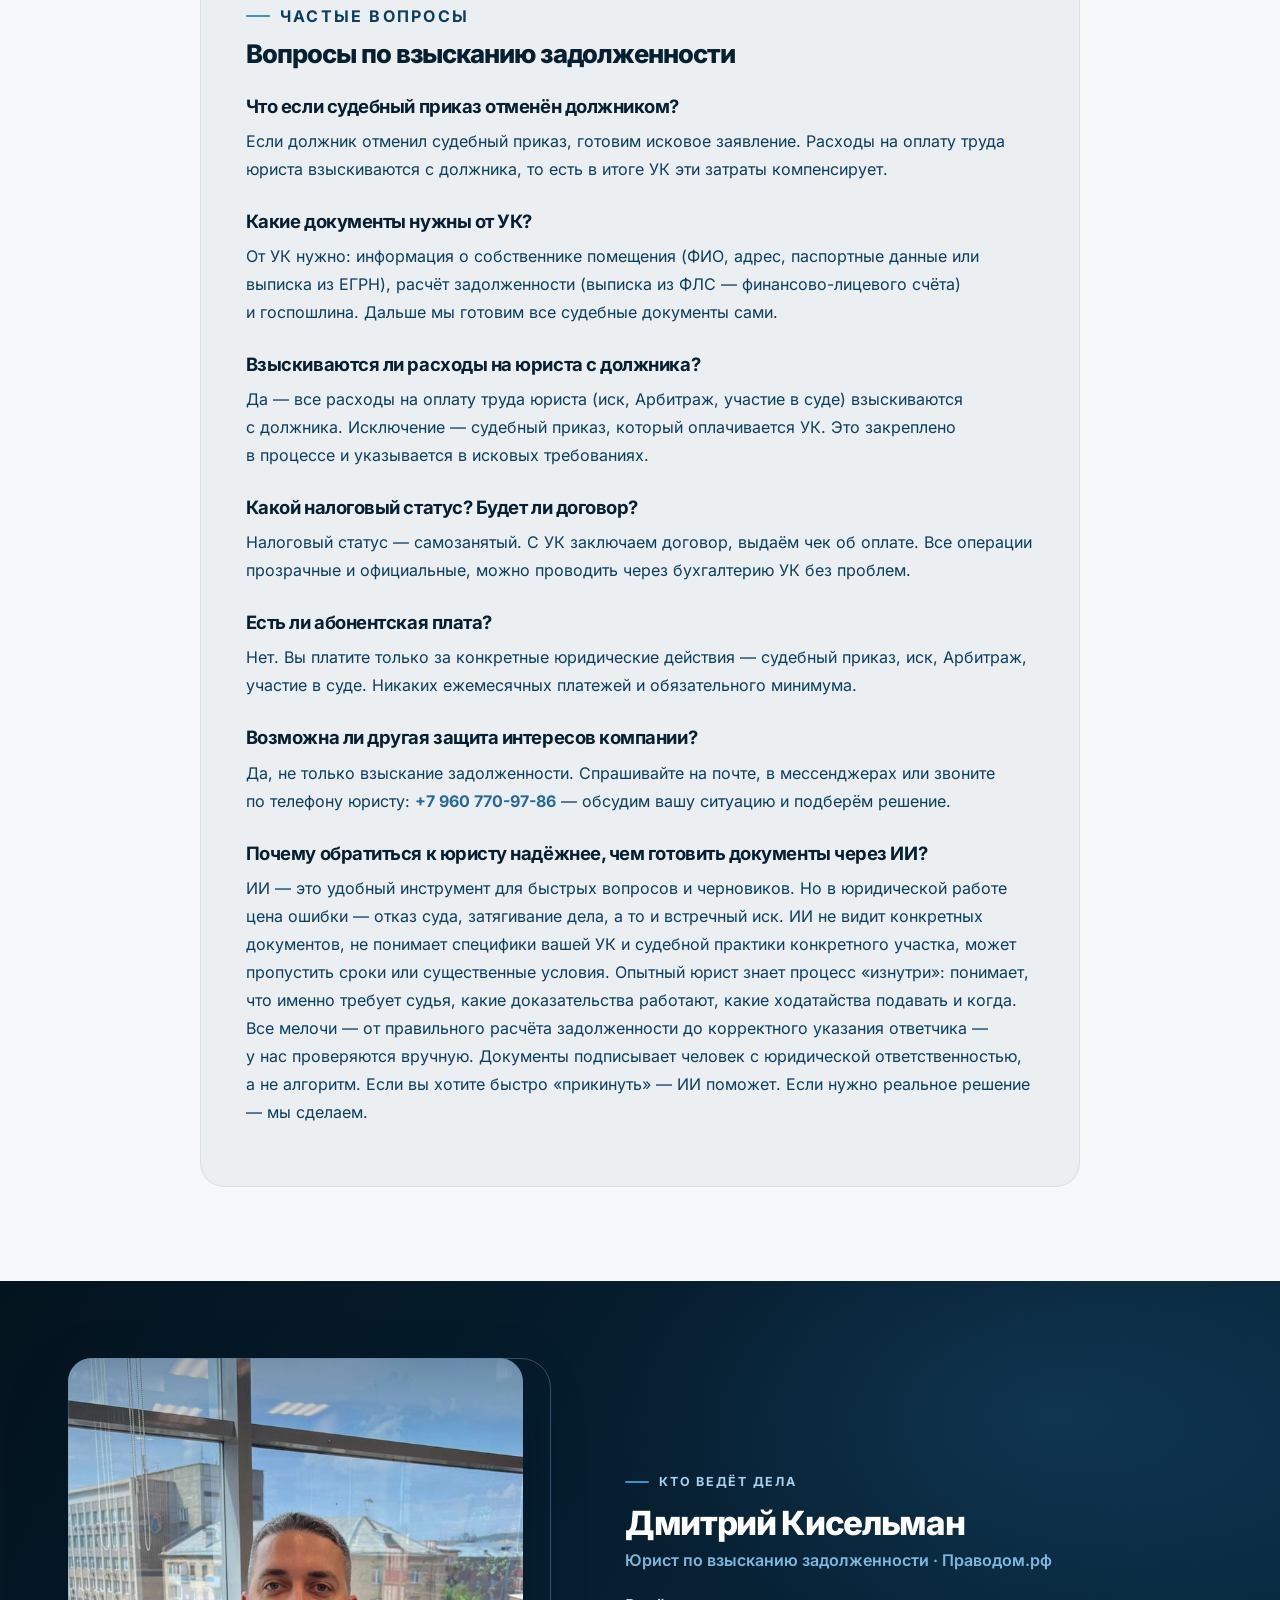
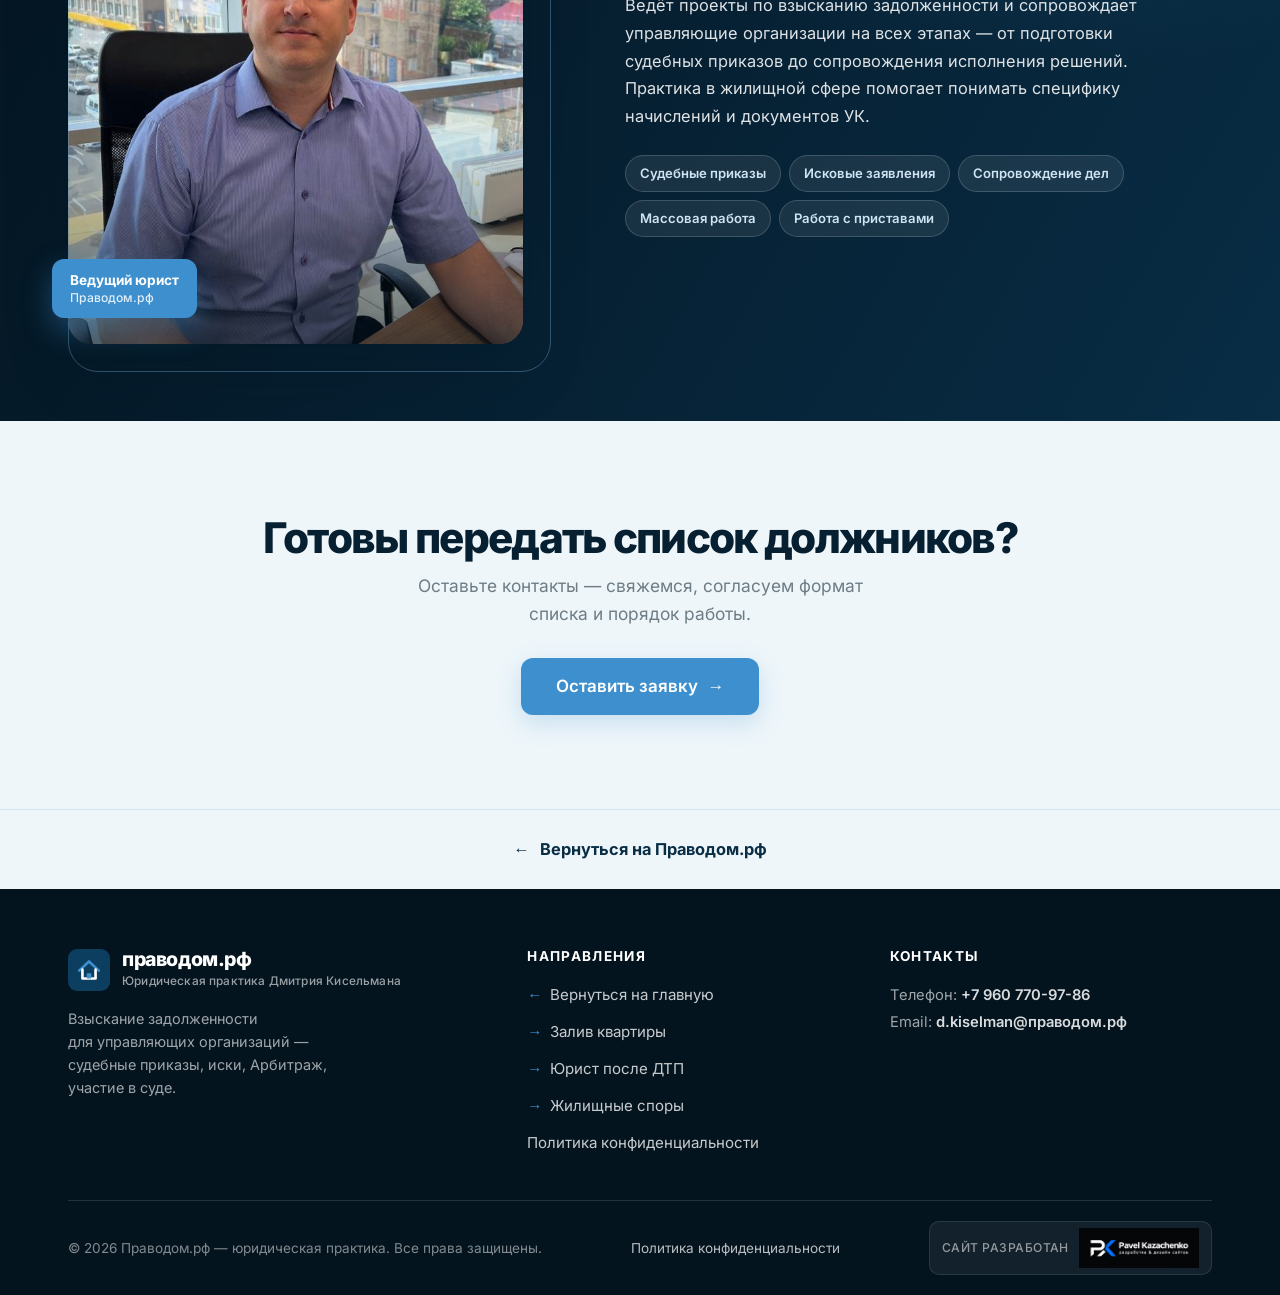
==== commit 1e536fbb: "Add files via upload" ====
--- a/dolgi/index.html
+++ b/dolgi/index.html
@@ -5,8 +5,8 @@
   <meta name="viewport" content="width=device-width, initial-scale=1.0">
 
   <!-- ================= SEO: базовые мета-теги ================= -->
-  <title>Взыскание задолженности для управляющих организаций — судебный приказ от 3 000 ₽</title>
-  <meta name="description" content="Взыскание задолженности для управляющих организаций. Судебный приказ — 3 000 ₽, исковое заявление — 5 000 ₽, иск в Арбитражный суд — 10 000 ₽, участие в суде — 3 000 ₽. Расходы на юриста взыскиваются с должника. Самозанятый, договор, чек. Передайте документы — остальное сделаем сами.">
+  <title>Взыскание задолженности для управляющих организаций — судебный приказ от 2 000 ₽</title>
+  <meta name="description" content="Взыскание задолженности для управляющих организаций. Судебный приказ — 2 000 ₽, исковое заявление — 5 000 ₽, иск в Арбитражный суд — 5 000 ₽, участие в суде — 3 000 ₽. Расходы на юриста взыскиваются с должника. Самозанятый, договор, чек. Передайте документы — остальное сделаем сами.">
   <meta name="keywords" content="взыскание задолженности, судебный приказ, должники управляющих организаций, юридическое сопровождение управляющих организаций, взыскание долгов за коммунальные услуги, иск в Арбитражный суд, самозанятый юрист для УК">
   <meta name="author" content="Дмитрий Кисельман">
   <meta name="robots" content="index, follow, max-image-preview:large, max-snippet:-1">
@@ -19,15 +19,15 @@
   <meta property="og:site_name" content="Праводом.рф">
   <meta property="og:locale" content="ru_RU">
   <meta property="og:url" content="https://xn--80aeg6aibci.xn--p1ai/dolgi/">
-  <meta property="og:title" content="Взыскание задолженности для управляющих организаций — судебный приказ от 3 000 ₽">
-  <meta property="og:description" content="Судебный приказ — 3 000 ₽, иск — 5 000 ₽, Арбитраж — 10 000 ₽, участие в суде — 3 000 ₽. Расходы на юриста взыскиваются с должника. Самозанятый, договор, чек.">
+  <meta property="og:title" content="Взыскание задолженности для управляющих организаций — судебный приказ от 2 000 ₽">
+  <meta property="og:description" content="Судебный приказ — 2 000 ₽, иск — 5 000 ₽, Арбитраж — 5 000 ₽, участие в суде — 3 000 ₽. Расходы на юриста взыскиваются с должника. Самозанятый, договор, чек.">
   <meta property="og:image" content="https://xn--80aeg6aibci.xn--p1ai/assets/img/city.jpg">
   <meta property="og:image:alt" content="Взыскание задолженности для управляющих организаций — Праводом.рф">
 
   <!-- ================= Twitter Card ================= -->
   <meta name="twitter:card" content="summary_large_image">
-  <meta name="twitter:title" content="Взыскание задолженности для управляющих организаций — судебный приказ от 3 000 ₽">
-  <meta name="twitter:description" content="Судебный приказ — 3 000 ₽, иск — 5 000 ₽, Арбитраж — 10 000 ₽. Расходы на юриста взыскиваются с должника. Самозанятый, договор, чек.">
+  <meta name="twitter:title" content="Взыскание задолженности для управляющих организаций — судебный приказ от 2 000 ₽">
+  <meta name="twitter:description" content="Судебный приказ — 2 000 ₽, иск — 5 000 ₽, Арбитраж — 5 000 ₽. Расходы на юриста взыскиваются с должника. Самозанятый, договор, чек.">
   <meta name="twitter:image" content="https://xn--80aeg6aibci.xn--p1ai/assets/img/city.jpg">
 
   <!-- ================= Производительность и иконки ================= -->
@@ -66,7 +66,7 @@
     "@type": "Service",
     "name": "Взыскание задолженности для управляющих организаций",
     "serviceType": "Юридическое сопровождение взыскания задолженности по коммунальным платежам",
-    "description": "Подготовка судебных приказов, исковых заявлений и сопровождение судебных дел по взысканию задолженности для управляющих организаций. Судебный приказ — 3 000 ₽.",
+    "description": "Подготовка судебных приказов, исковых заявлений и сопровождение судебных дел по взысканию задолженности для управляющих организаций. Судебный приказ — 2 000 ₽.",
     "provider": {
       "@type": "LegalService",
       "name": "Праводом.рф",
@@ -85,7 +85,7 @@
     },
     "offers": {
       "@type": "Offer",
-      "price": "3000",
+      "price": "2000",
       "priceCurrency": "RUB",
       "description": "Стоимость одного судебного приказа по должнику управляющей организации",
       "url": "https://xn--80aeg6aibci.xn--p1ai/dolgi/"
@@ -317,6 +317,32 @@
           <p class="card__text">Принимаем списки должников любой длины. Готовим документы пакетом — сотрудникам УК не&nbsp;нужно вручную готовить каждый судебный приказ. Отчётность по&nbsp;каждому делу.</p>
         </article>
       </div>
+
+      <!-- Калькулятор цены -->
+      <div class="calc reveal" id="dolgi-calc">
+        <div class="calc__left">
+          <div class="calc__eyebrow">Калькулятор стоимости</div>
+          <h3 class="calc__title">Сколько судебных приказов вам нужно?</h3>
+          <p class="calc__text">Введите количество должников — мы&nbsp;автоматически рассчитаем стоимость с&nbsp;учётом скидки за&nbsp;объём.</p>
+          <div class="calc__input-wrap">
+            <button type="button" class="calc__btn" id="calc-minus" aria-label="Уменьшить на 1">−</button>
+            <input type="number" class="calc__input" id="calc-count" value="1" min="1" max="9999" inputmode="numeric">
+            <button type="button" class="calc__btn" id="calc-plus" aria-label="Увеличить на 1">+</button>
+          </div>
+          <div class="calc__hint">базовая цена — 2&nbsp;000&nbsp;₽ за&nbsp;приказ</div>
+        </div>
+        <div class="calc__right">
+          <div class="calc__result-label">Итого за&nbsp;все приказы:</div>
+          <div class="calc__result-value" id="calc-total">2 000&nbsp;₽</div>
+          <div class="calc__per-unit">цена за&nbsp;приказ: <b id="calc-per-unit">2 000&nbsp;₽</b></div>
+          <div class="calc__discount" id="calc-discount-block" hidden>
+            <span class="calc__discount-label">Скидка</span>
+            <span class="calc__discount-value" id="calc-discount-percent">0%</span>
+            <span class="calc__discount-saved">экономия <b id="calc-saved">0&nbsp;₽</b></span>
+          </div>
+          <button class="btn btn--primary calc__cta" type="button" data-modal-open data-modal-source="dolgi-calc">Связаться с юристом <span class="arr">→</span></button>
+        </div>
+      </div>
     </div>
   </section>
 
@@ -390,15 +416,20 @@
         <div class="price-cards price-cards--grid4">
           <article class="price-card price-card--main">
             <div class="price-card__label">Судебный приказ</div>
-            <div class="price-card__value">3 000&nbsp;₽</div>
-            <div class="price-card__unit">за&nbsp;одного должника</div>
+            <div class="price-card__value">2 000&nbsp;₽</div>
+            <div class="price-card__unit">за&nbsp;одного должника (базовая цена)</div>
             <ul class="price-card__list">
               <li>Анализ должника и&nbsp;документов</li>
               <li>Подготовка заявления о&nbsp;вынесении судебного приказа</li>
               <li>Подача в&nbsp;мировой суд</li>
               <li>Отслеживание принятия и&nbsp;вынесения</li>
             </ul>
-            <button class="btn btn--primary" type="button" data-modal-open data-modal-source="dolgi-price-1"Связаться с юристом <span class="arr">→</span></button>
+            <div class="price-card__discounts">
+              <div class="price-card__discounts-title">Скидки за&nbsp;объём:</div>
+              <div class="price-card__discount"><span>от 10 приказов</span><b>1 500&nbsp;₽</b></div>
+              <div class="price-card__discount"><span>от 100 приказов</span><b>1 000&nbsp;₽</b></div>
+            </div>
+            <button class="btn btn--primary" type="button" data-modal-open data-modal-source="dolgi-price-1">Связаться с юристом <span class="arr">→</span></button>
           </article>
 
           <article class="price-card">
@@ -414,7 +445,7 @@
 
           <article class="price-card">
             <div class="price-card__label">Иск в&nbsp;Арбитражный суд</div>
-            <div class="price-card__value">10 000&nbsp;₽</div>
+            <div class="price-card__value">5 000&nbsp;₽</div>
             <div class="price-card__unit">для&nbsp;юр.&nbsp;лиц</div>
             <ul class="price-card__list">
               <li>Подготовка иска в&nbsp;Арбитражный суд</li>
--- a/assets/style.css
+++ b/assets/style.css
@@ -129,7 +129,7 @@
 .nav + .header__right{margin-left:0}
 .header__phone{display:flex;flex-direction:column;align-items:flex-end;line-height:1.25}
 .header__phone b{font-size:.98rem;color:var(--navy-900);font-weight:700;white-space:nowrap}
-.header__phone span{font-size:.72rem;color:var(--muted)}
+.header__phone span{font-size:.72rem;color:var(--muted);white-space:nowrap}
 .nav-toggle{display:none;width:44px;height:44px;border:1px solid var(--line);background:#fff;border-radius:10px;cursor:pointer;padding:0;align-items:center;justify-content:center}
 .nav-toggle span,.nav-toggle span::before,.nav-toggle span::after{display:block;width:20px;height:2px;background:var(--navy-800);border-radius:2px;position:relative;transition:transform .25s,opacity .2s;content:""}
 .nav-toggle span::before{position:absolute;top:-6px}
@@ -567,6 +567,185 @@
   transform:rotate(-45deg);
 }
 .price-card .btn{margin-top:auto;width:100%}
+
+/* Блок скидок внутри карточки цены */
+.price-card__discounts{
+  margin:14px 0 16px;
+  padding:12px 14px;
+  background:rgba(62,143,206,.08);
+  border:1px dashed rgba(62,143,206,.32);
+  border-radius:10px;
+}
+.price-card__discounts-title{
+  font-size:.74rem;
+  font-weight:700;
+  color:var(--cta-deep);
+  letter-spacing:.06em;
+  text-transform:uppercase;
+  margin-bottom:8px;
+}
+.price-card__discount{
+  display:flex;justify-content:space-between;align-items:baseline;gap:8px;
+  font-size:.88rem;color:var(--navy-700);
+  padding:4px 0;
+}
+.price-card__discount b{
+  color:var(--navy-900);
+  font-weight:800;
+  font-size:.95rem;
+  white-space:nowrap;
+}
+
+/* -------- Калькулятор стоимости судебных приказов -------- */
+.calc{
+  display:grid;
+  grid-template-columns:1fr 1fr;
+  gap:32px;
+  align-items:stretch;
+  margin-top:48px;
+  background:linear-gradient(135deg,#082D45 0%,#0C3E60 100%);
+  color:#fff;
+  border-radius:var(--radius-lg);
+  padding:32px 36px;
+  border:1px solid rgba(62,143,206,.25);
+  box-shadow:0 14px 40px rgba(8,45,69,.18);
+  position:relative;
+  overflow:hidden;
+}
+.calc::before{
+  content:"";position:absolute;top:-40%;right:-5%;width:300px;height:300px;
+  background:radial-gradient(circle,rgba(62,143,206,.32) 0%,transparent 60%);
+  pointer-events:none;
+}
+.calc__left{position:relative;z-index:1;display:flex;flex-direction:column;gap:8px}
+.calc__eyebrow{
+  font-size:.74rem;font-weight:700;letter-spacing:.1em;text-transform:uppercase;
+  color:#7FB8DF;margin-bottom:2px;
+}
+.calc__eyebrow::before{content:"";display:inline-block;width:24px;height:2px;background:var(--cta);border-radius:2px;vertical-align:middle;margin-right:10px;margin-bottom:3px}
+.calc__title{
+  margin:0 0 8px;
+  font-size:clamp(1.15rem,1.8vw,1.45rem);
+  font-weight:800;
+  color:#fff;
+  letter-spacing:-0.01em;
+  line-height:1.25;
+}
+.calc__text{
+  margin:0 0 18px;
+  font-size:.92rem;
+  color:rgba(255,255,255,.78);
+  line-height:1.55;
+  max-width:420px;
+}
+.calc__input-wrap{
+  display:flex;
+  align-items:stretch;
+  gap:8px;
+  background:rgba(255,255,255,.06);
+  border:1px solid rgba(255,255,255,.18);
+  border-radius:14px;
+  padding:6px;
+  max-width:280px;
+}
+.calc__btn{
+  width:42px;height:42px;
+  border:none;
+  background:rgba(62,143,206,.18);
+  color:#fff;
+  border-radius:10px;
+  font-size:1.4rem;
+  font-weight:600;
+  cursor:pointer;
+  transition:background .2s,transform .15s;
+  display:flex;align-items:center;justify-content:center;
+  flex-shrink:0;
+}
+.calc__btn:hover{background:rgba(62,143,206,.4);transform:scale(1.04)}
+.calc__btn:active{transform:scale(.96)}
+.calc__input{
+  flex:1;
+  width:100%;
+  background:transparent;
+  border:none;
+  color:#fff;
+  font-size:1.5rem;
+  font-weight:700;
+  text-align:center;
+  outline:none;
+  -moz-appearance:textfield;
+  min-width:0;
+}
+.calc__input::-webkit-outer-spin-button,
+.calc__input::-webkit-inner-spin-button{
+  -webkit-appearance:none;margin:0;
+}
+.calc__hint{
+  font-size:.78rem;
+  color:rgba(255,255,255,.55);
+  margin-top:8px;
+}
+
+/* Правая часть — результат */
+.calc__right{
+  position:relative;z-index:1;
+  display:flex;flex-direction:column;
+  gap:6px;
+  background:rgba(255,255,255,.05);
+  border:1px solid rgba(255,255,255,.12);
+  border-radius:14px;
+  padding:20px 22px;
+}
+.calc__result-label{
+  font-size:.78rem;font-weight:700;letter-spacing:.06em;text-transform:uppercase;
+  color:#7FB8DF;
+  margin-bottom:4px;
+}
+.calc__result-value{
+  font-size:clamp(2rem,3.5vw,2.8rem);
+  font-weight:800;
+  color:#fff;
+  line-height:1;
+  letter-spacing:-0.02em;
+  margin-bottom:6px;
+}
+.calc__per-unit{
+  font-size:.85rem;
+  color:rgba(255,255,255,.7);
+}
+.calc__per-unit b{color:#CFE4F3;font-weight:700}
+.calc__discount{
+  display:flex;align-items:center;gap:10px;
+  margin-top:10px;
+  padding:8px 12px;
+  background:rgba(223,242,231,.12);
+  border:1px solid rgba(223,242,231,.25);
+  border-radius:10px;
+  font-size:.85rem;
+}
+.calc__discount-label{color:rgba(255,255,255,.65)}
+.calc__discount-value{
+  font-weight:800;color:#9CD9AE;font-size:1.05rem;
+  padding:2px 8px;
+  background:rgba(223,242,231,.18);
+  border-radius:6px;
+}
+.calc__discount-saved{
+  margin-left:auto;
+  color:rgba(255,255,255,.78);
+}
+.calc__discount-saved b{color:#9CD9AE;font-weight:700}
+.calc__cta{
+  margin-top:14px;
+  align-self:flex-start;
+}
+
+@media (max-width:760px){
+  .calc{grid-template-columns:1fr;padding:24px 20px;gap:22px}
+  .calc__right{order:-1}
+  .calc__input-wrap{max-width:100%}
+  .calc__cta{align-self:stretch}
+}
 .price-foot{
   background:var(--bg-blue);
   border-radius:var(--radius-md);
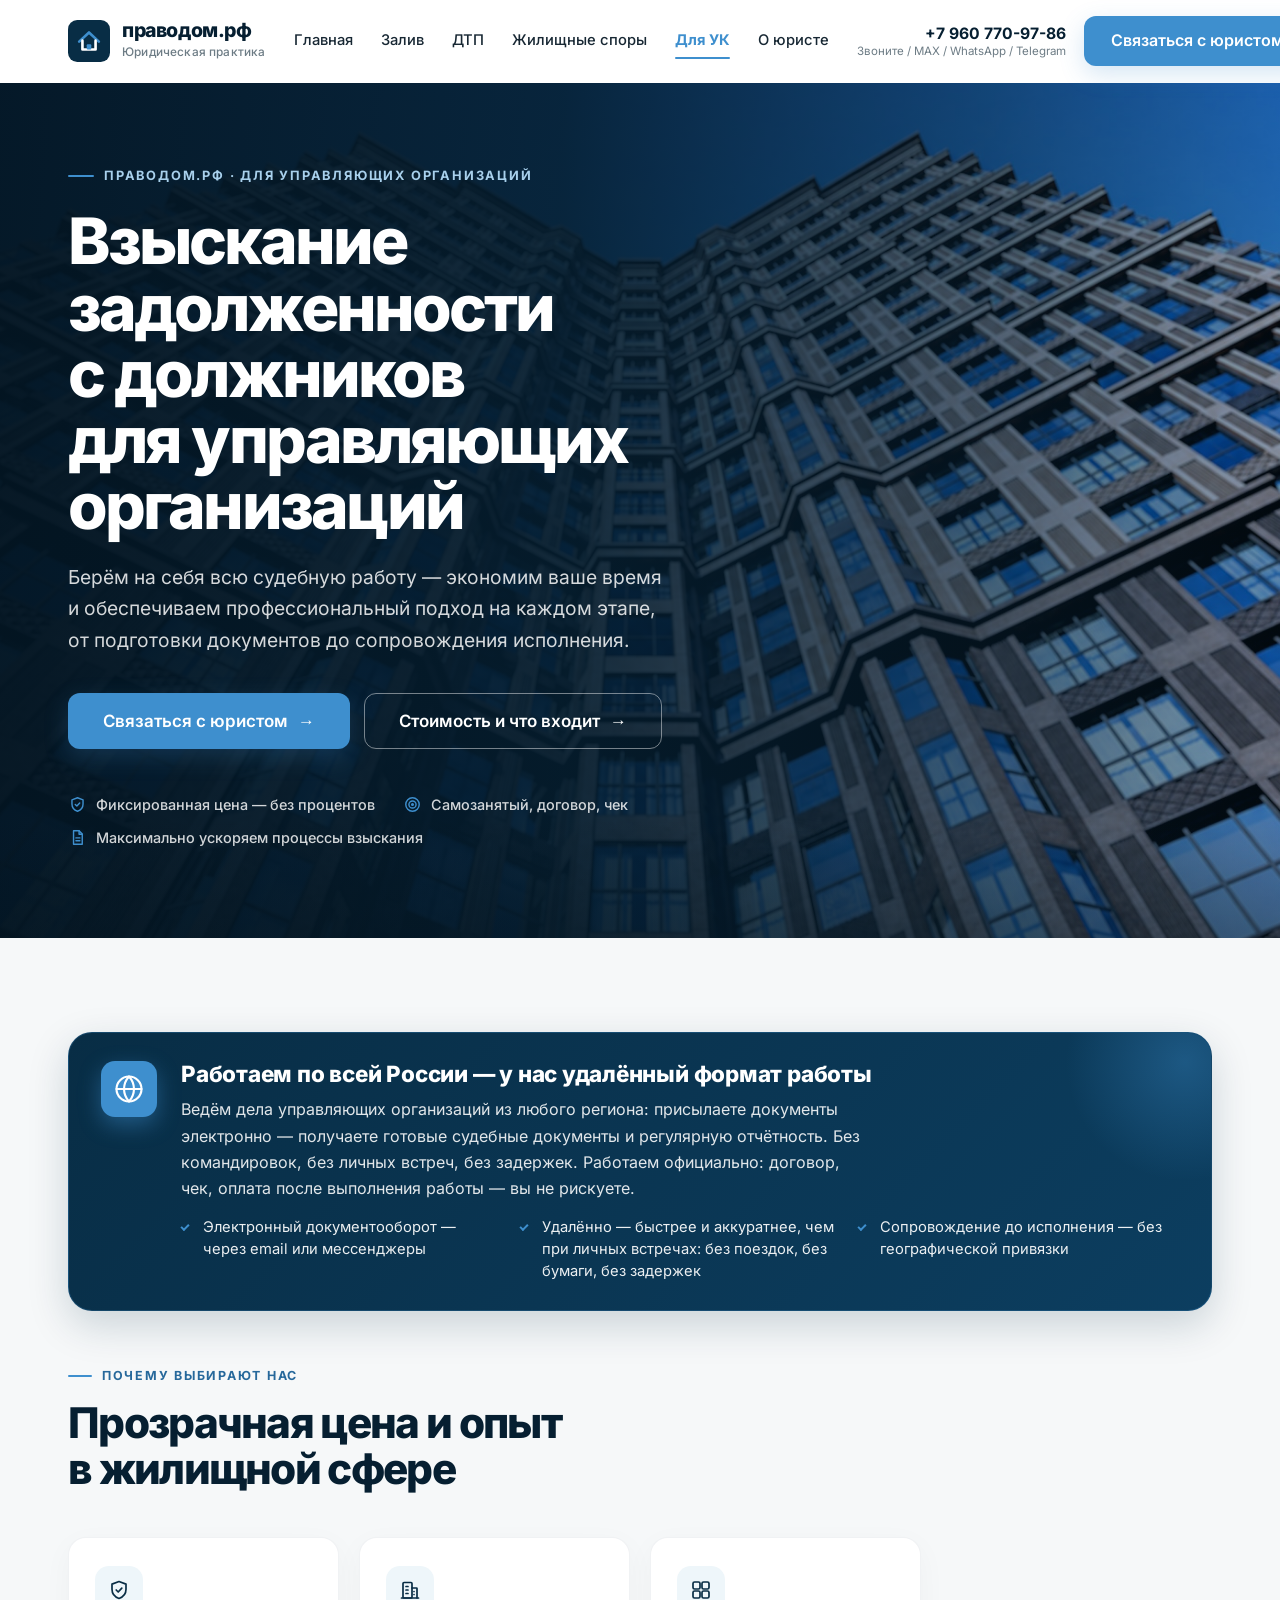
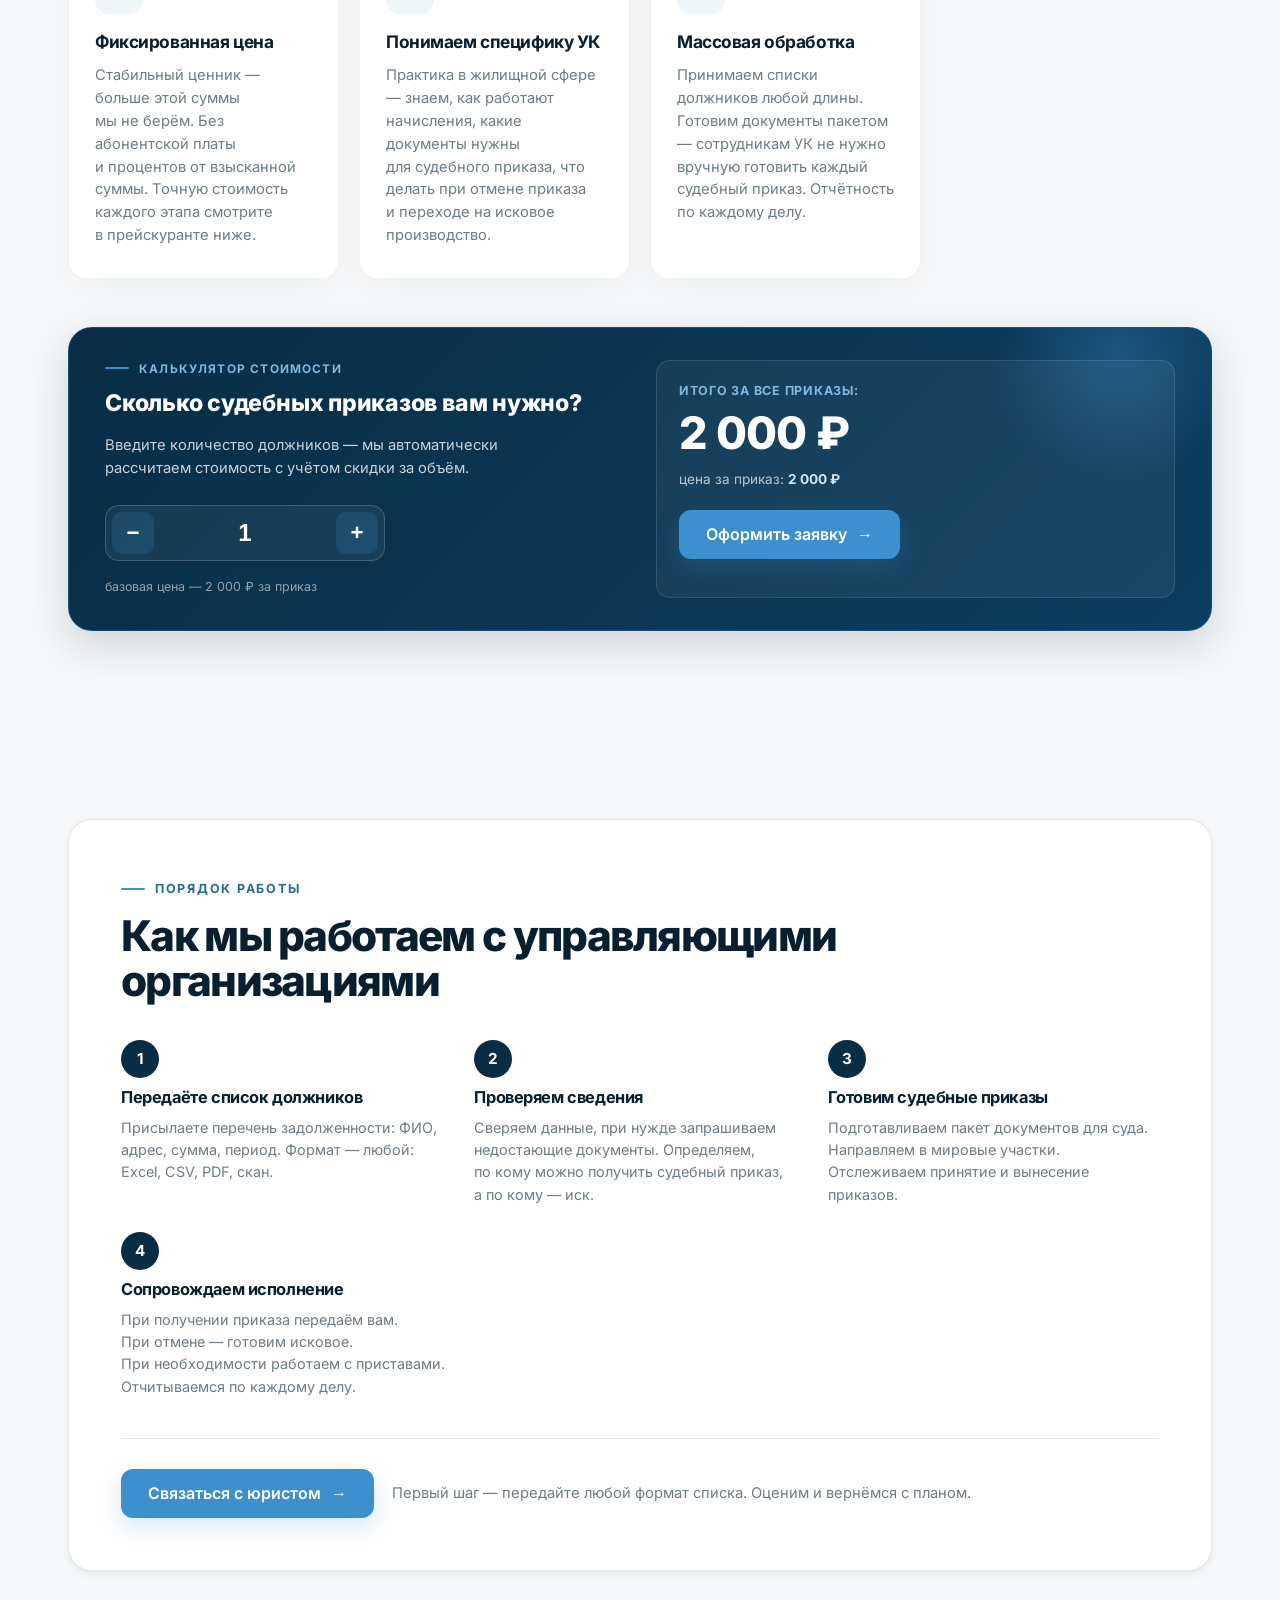
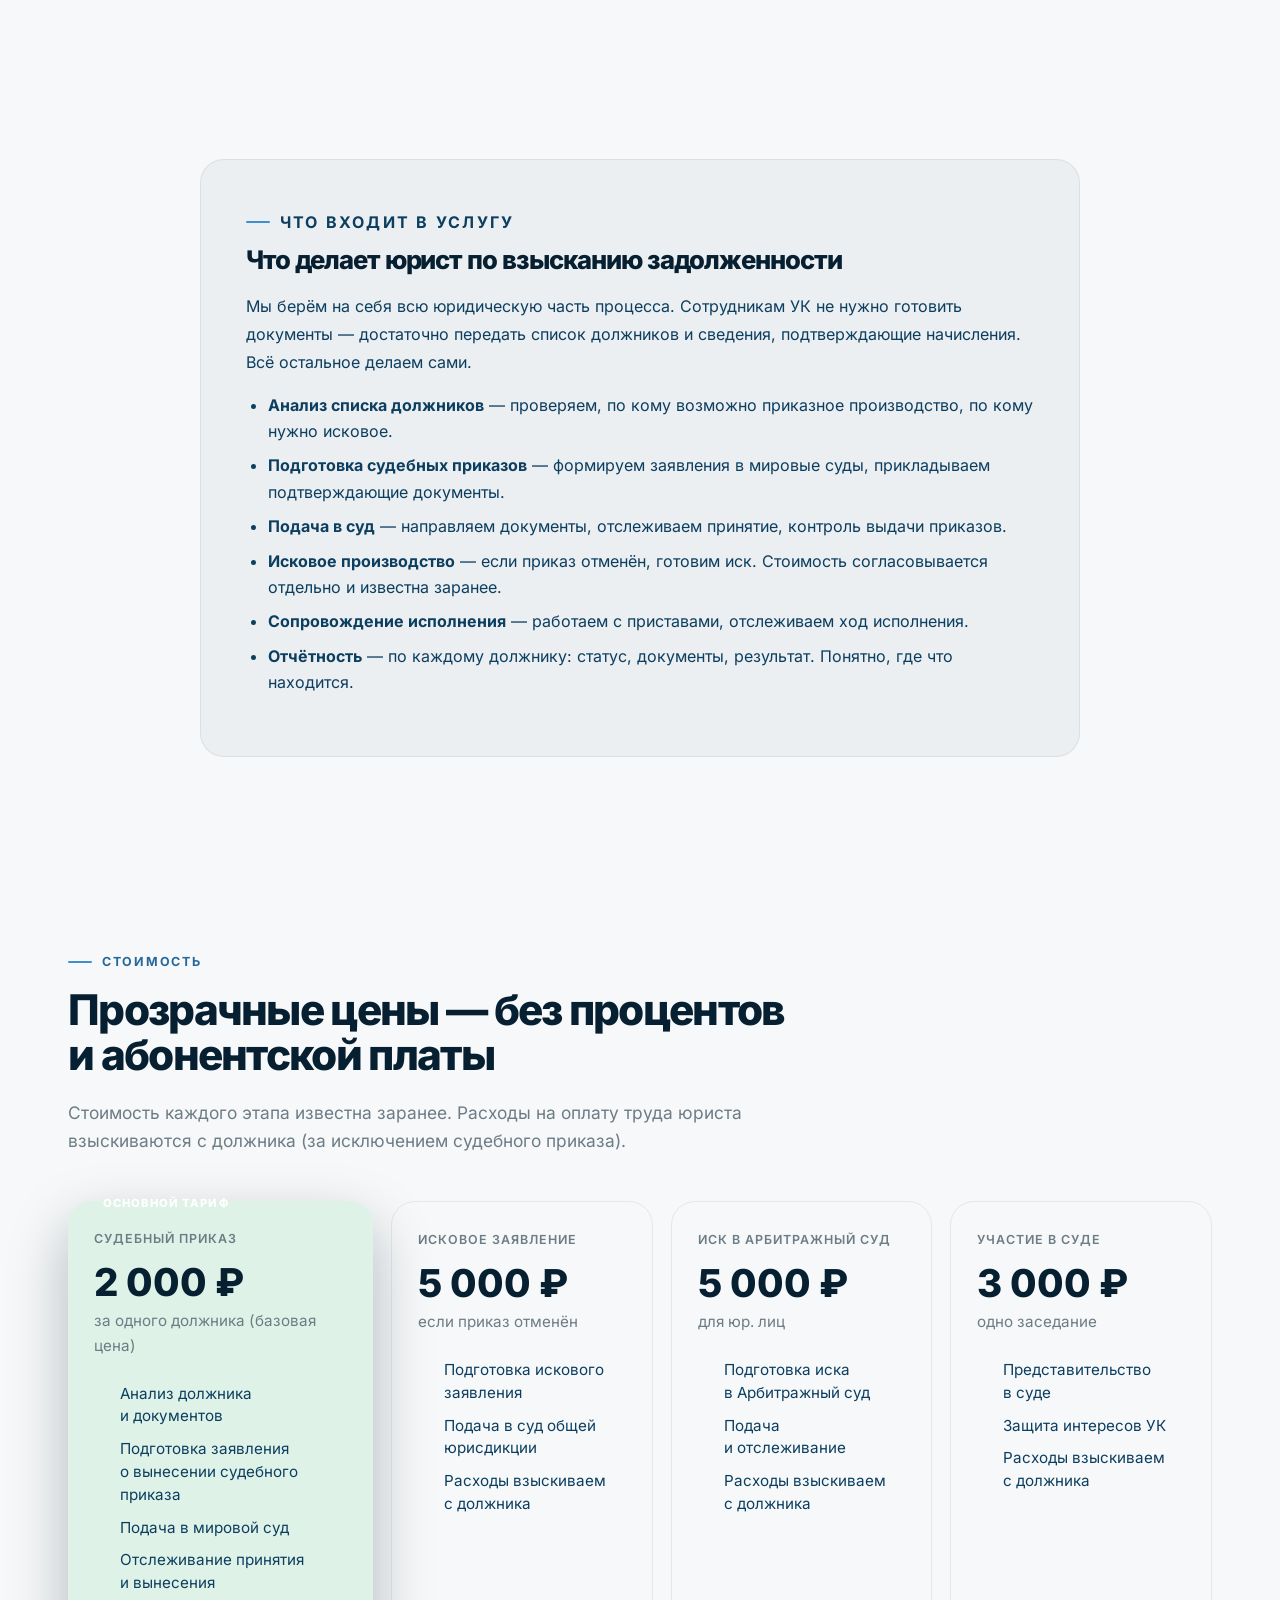
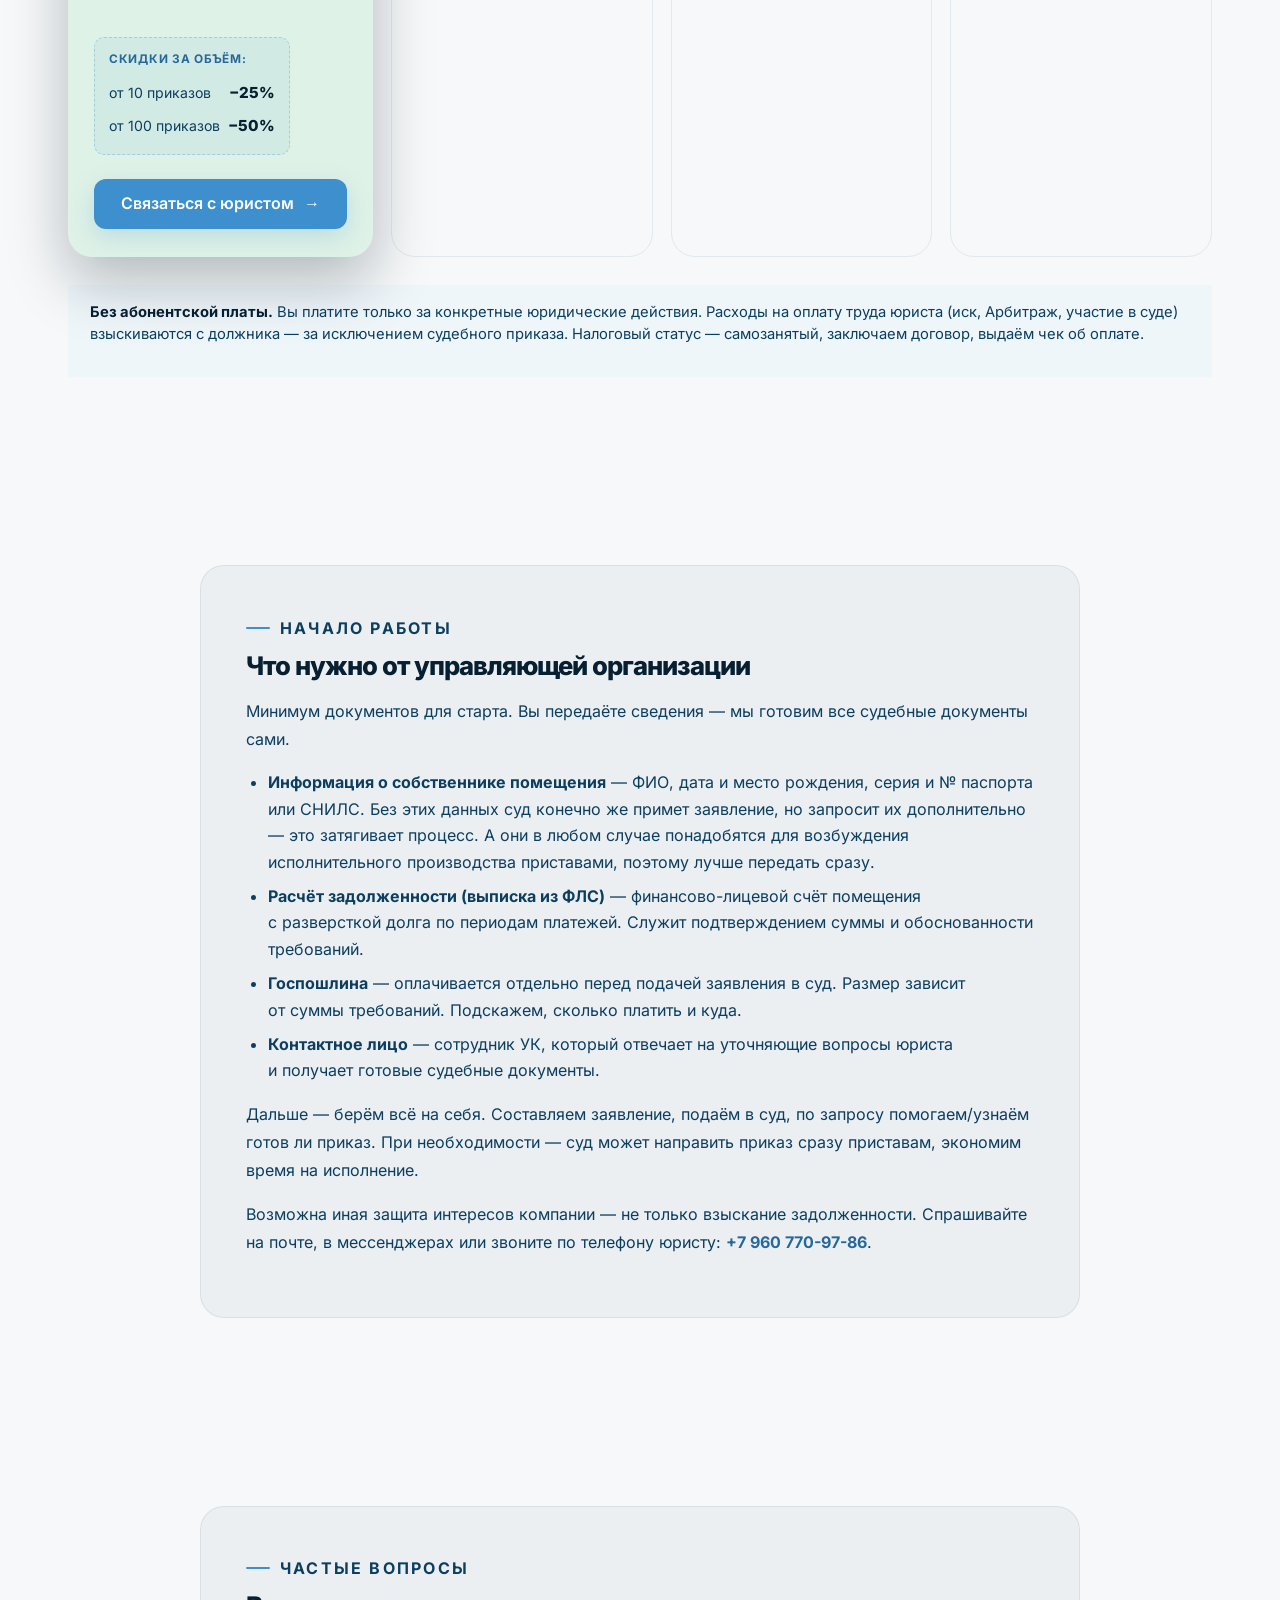
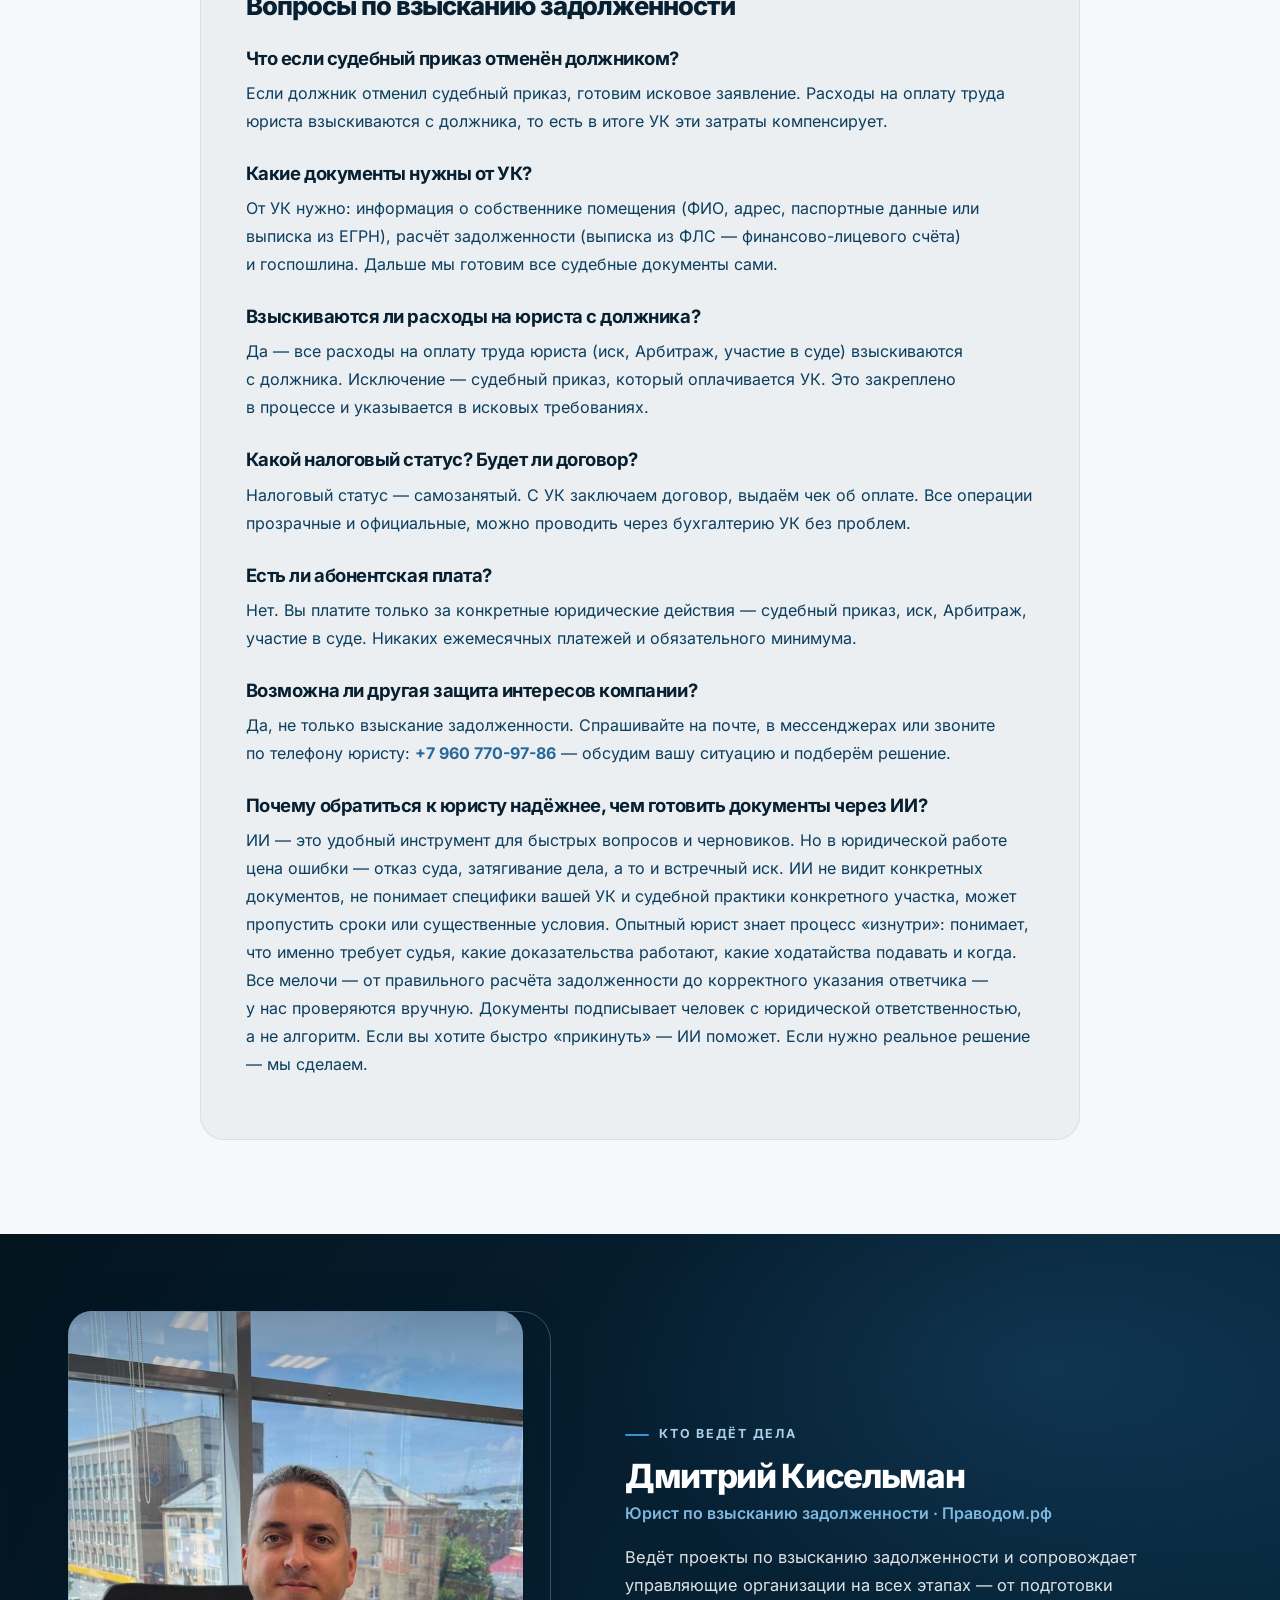
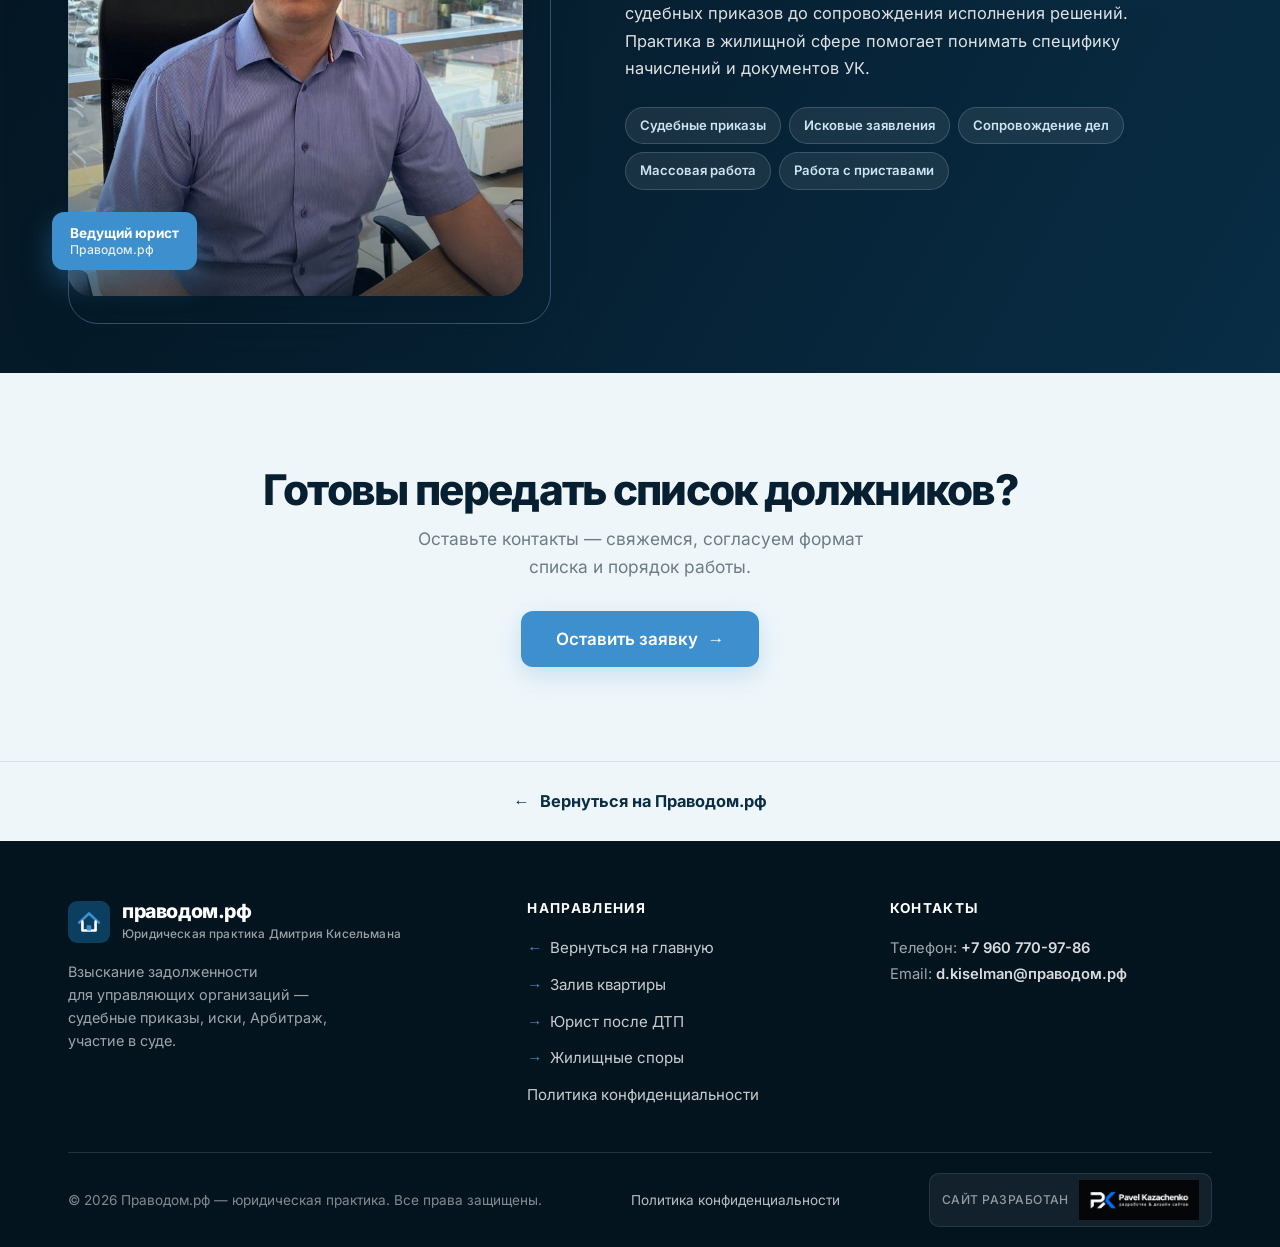
==== commit f7f776da: "Add files via upload" ====
--- a/dolgi/index.html
+++ b/dolgi/index.html
@@ -340,7 +340,7 @@
             <span class="calc__discount-value" id="calc-discount-percent">0%</span>
             <span class="calc__discount-saved">экономия <b id="calc-saved">0&nbsp;₽</b></span>
           </div>
-          <button class="btn btn--primary calc__cta" type="button" data-modal-open data-modal-source="dolgi-calc">Связаться с юристом <span class="arr">→</span></button>
+          <button class="btn btn--primary calc__cta" type="button" data-modal-open data-modal-source="dolgi-calc">Оформить заявку <span class="arr">→</span></button>
         </div>
       </div>
     </div>
@@ -426,8 +426,8 @@
             </ul>
             <div class="price-card__discounts">
               <div class="price-card__discounts-title">Скидки за&nbsp;объём:</div>
-              <div class="price-card__discount"><span>от 10 приказов</span><b>1 500&nbsp;₽</b></div>
-              <div class="price-card__discount"><span>от 100 приказов</span><b>1 000&nbsp;₽</b></div>
+              <div class="price-card__discount"><span>от 10 приказов</span><b>−25%</b></div>
+              <div class="price-card__discount"><span>от 100 приказов</span><b>−50%</b></div>
             </div>
             <button class="btn btn--primary" type="button" data-modal-open data-modal-source="dolgi-price-1">Связаться с юристом <span class="arr">→</span></button>
           </article>
--- a/assets/style.css
+++ b/assets/style.css
@@ -60,6 +60,11 @@
   border:2px solid transparent;
 }
 ::-webkit-scrollbar-corner{background:transparent}
+
+/* Гарантия что [hidden] атрибут всегда скрывает элемент, даже если
+   в CSS задан display: flex/block/etc. Без этого браузер может
+   продолжать показывать элемент (например, калькулятор скидки). */
+[hidden]{display:none !important}
 img{max-width:100%;display:block}
 a{color:var(--cta-deep);text-decoration:none}
 a:hover{color:var(--cta-strong)}
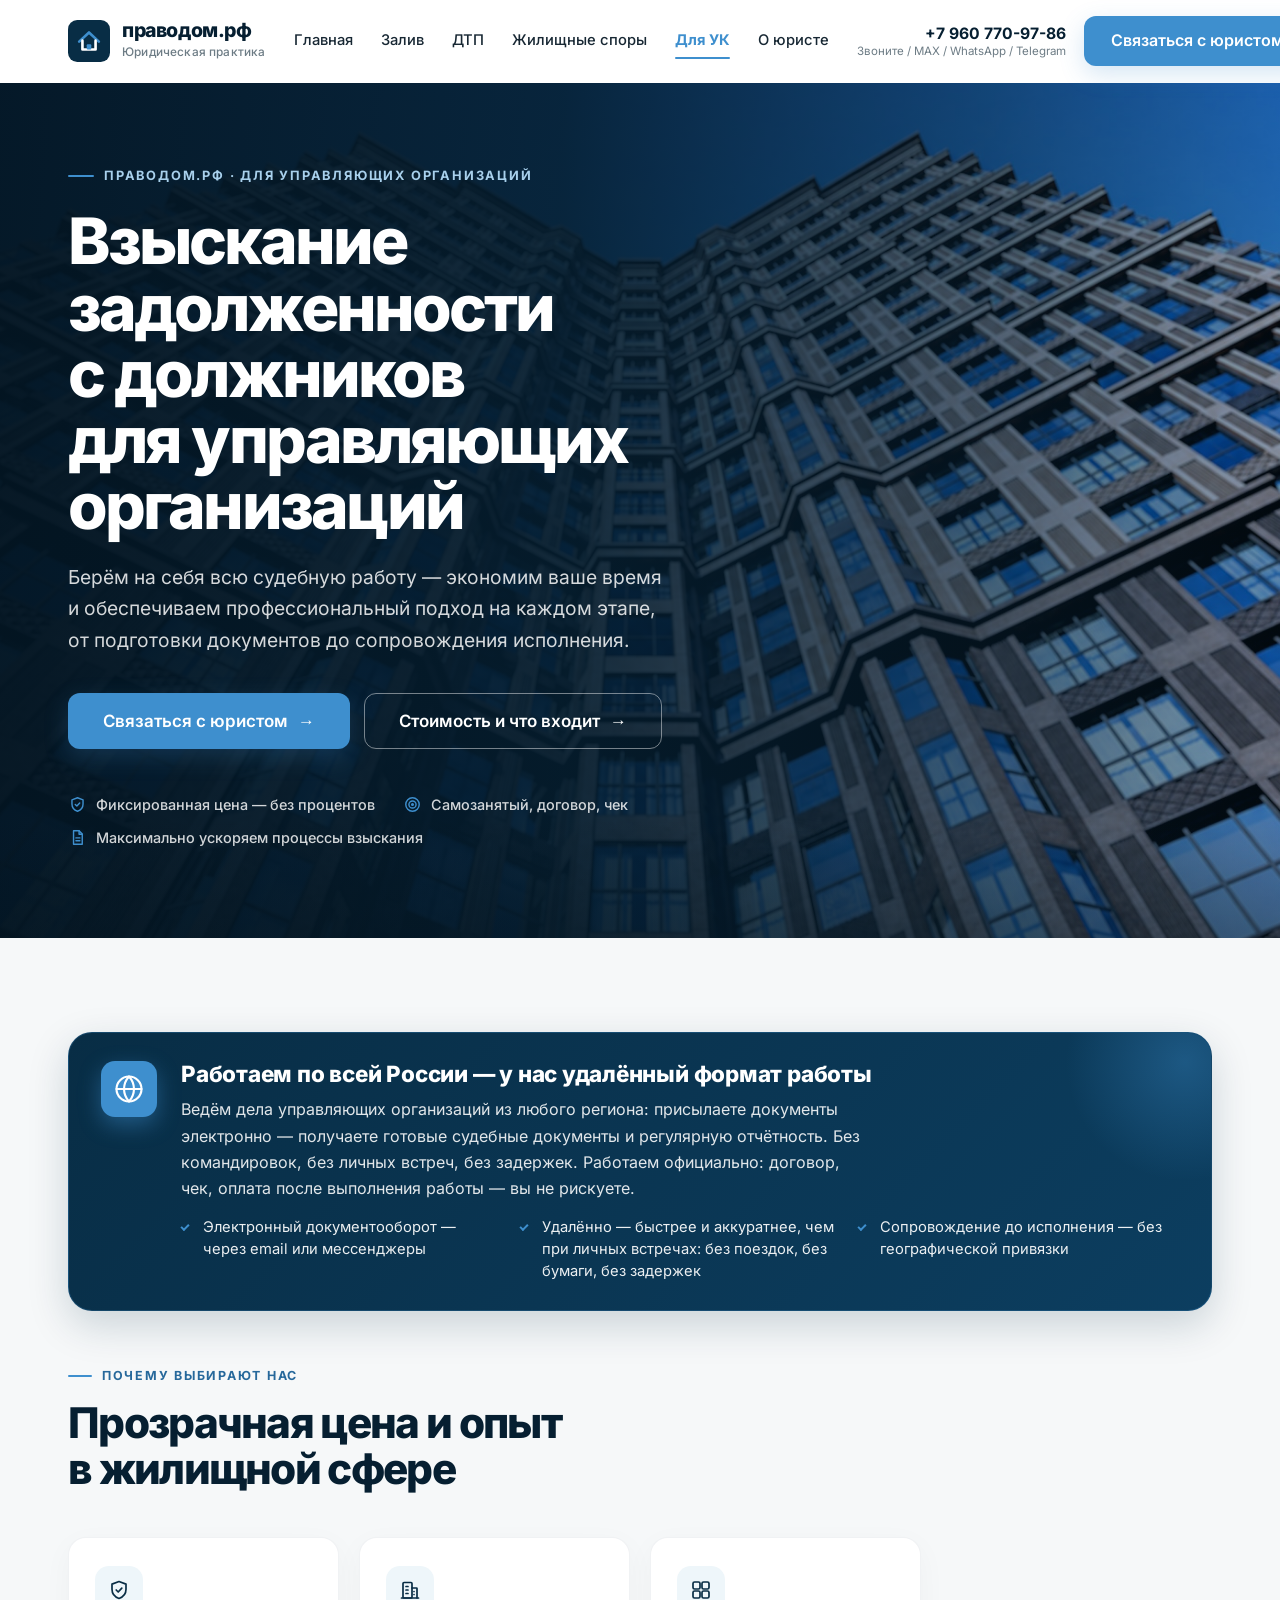
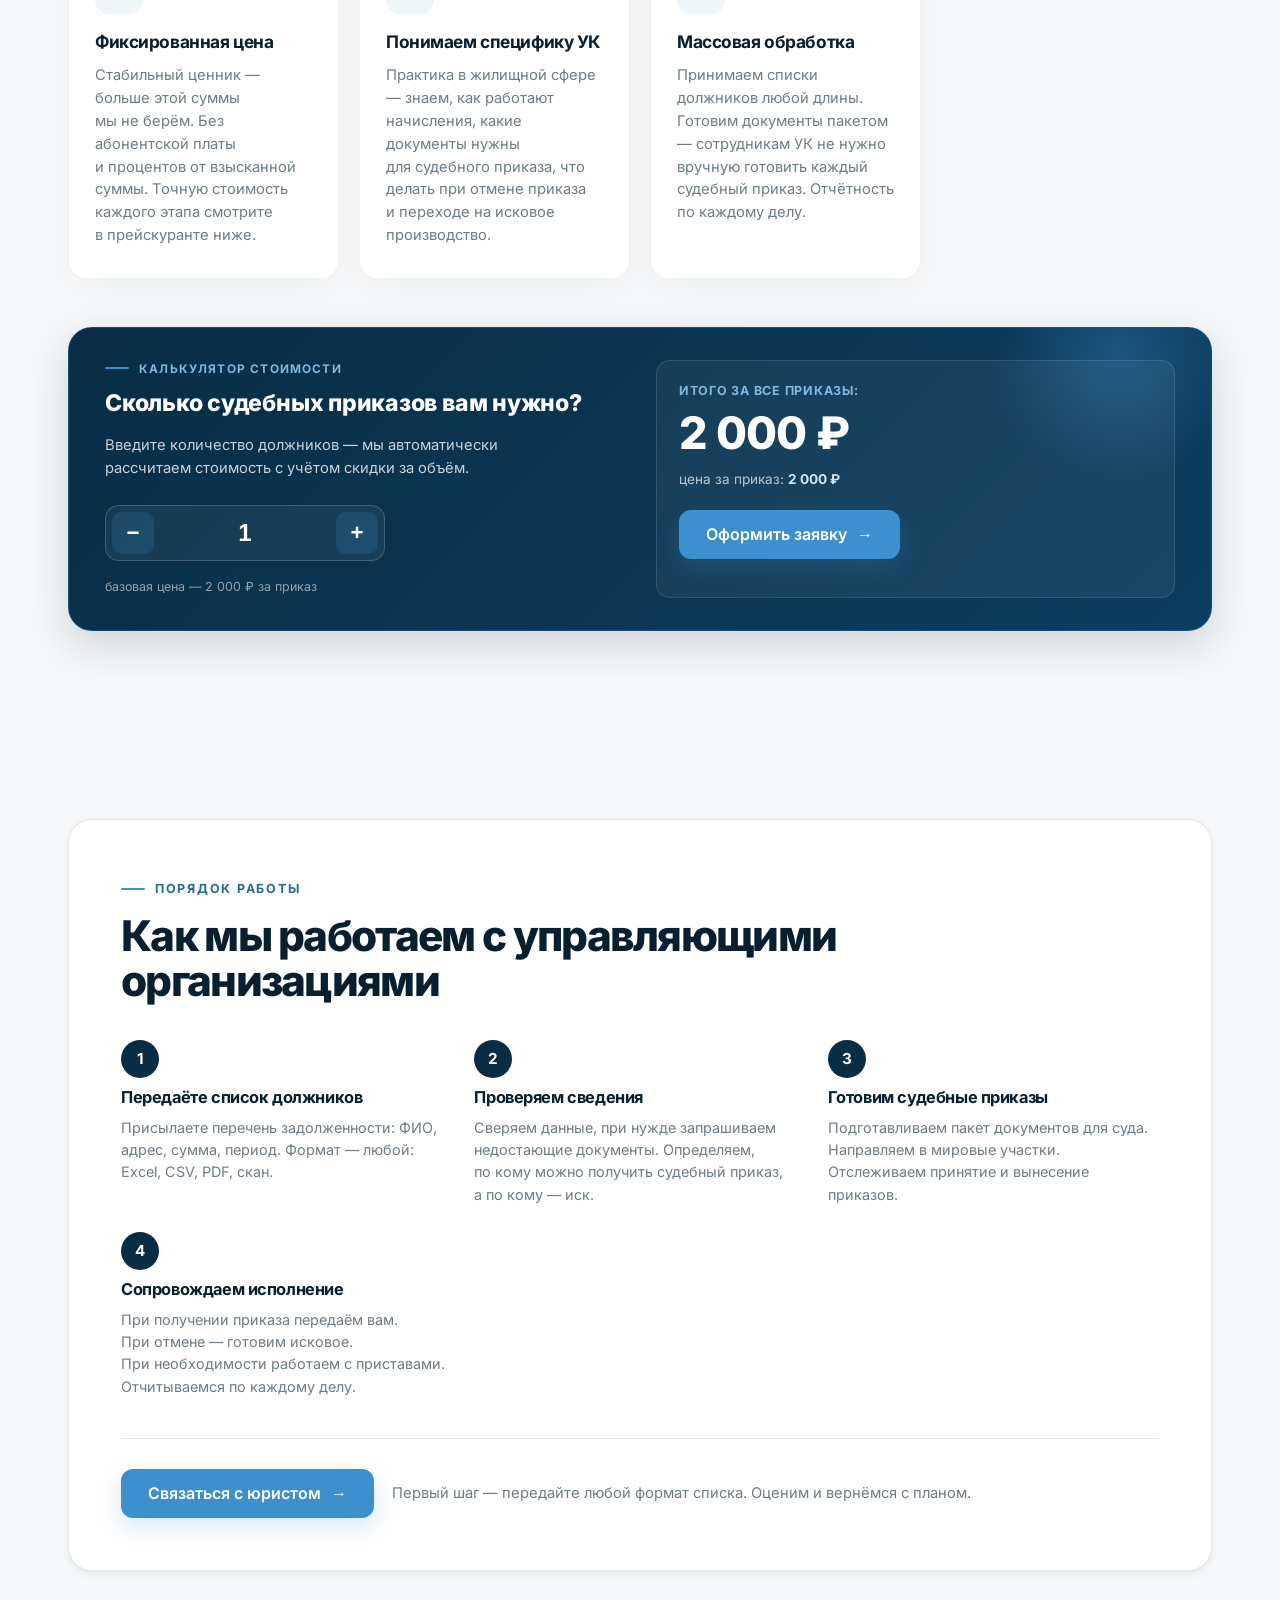
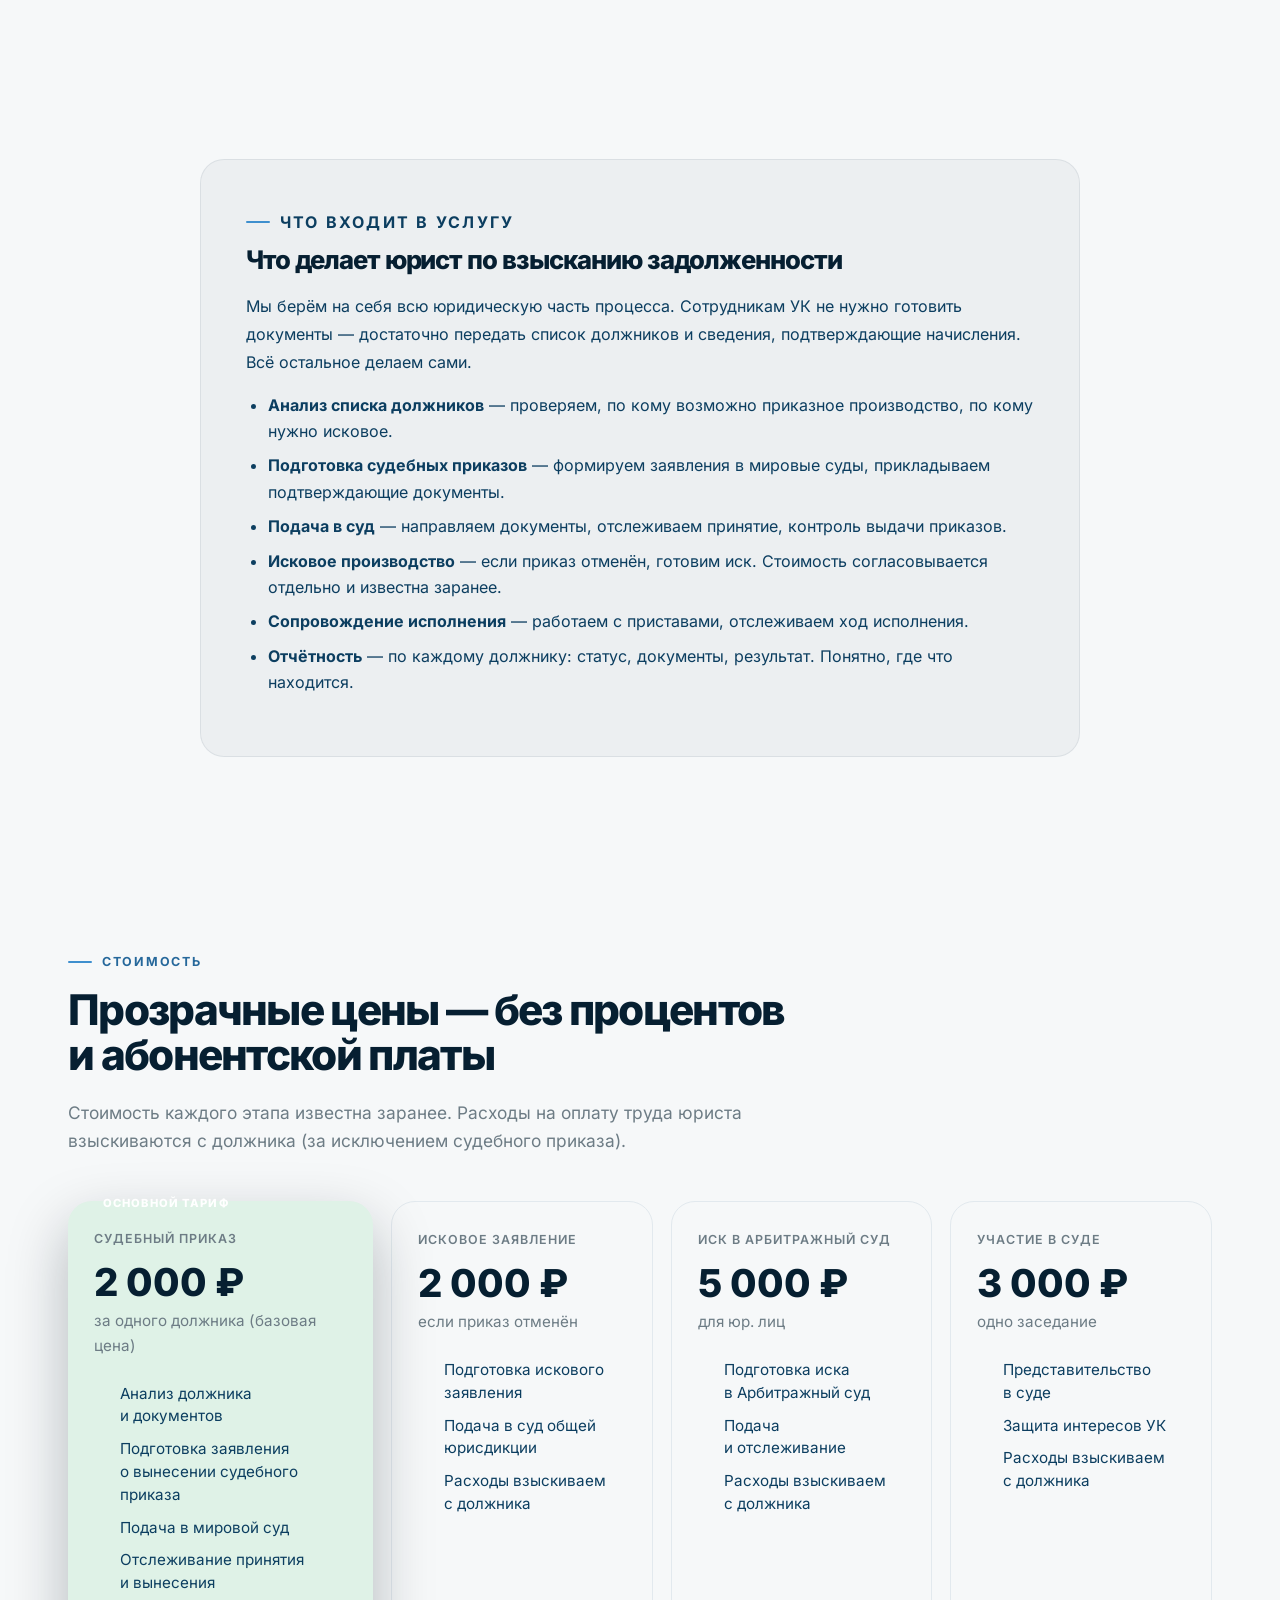
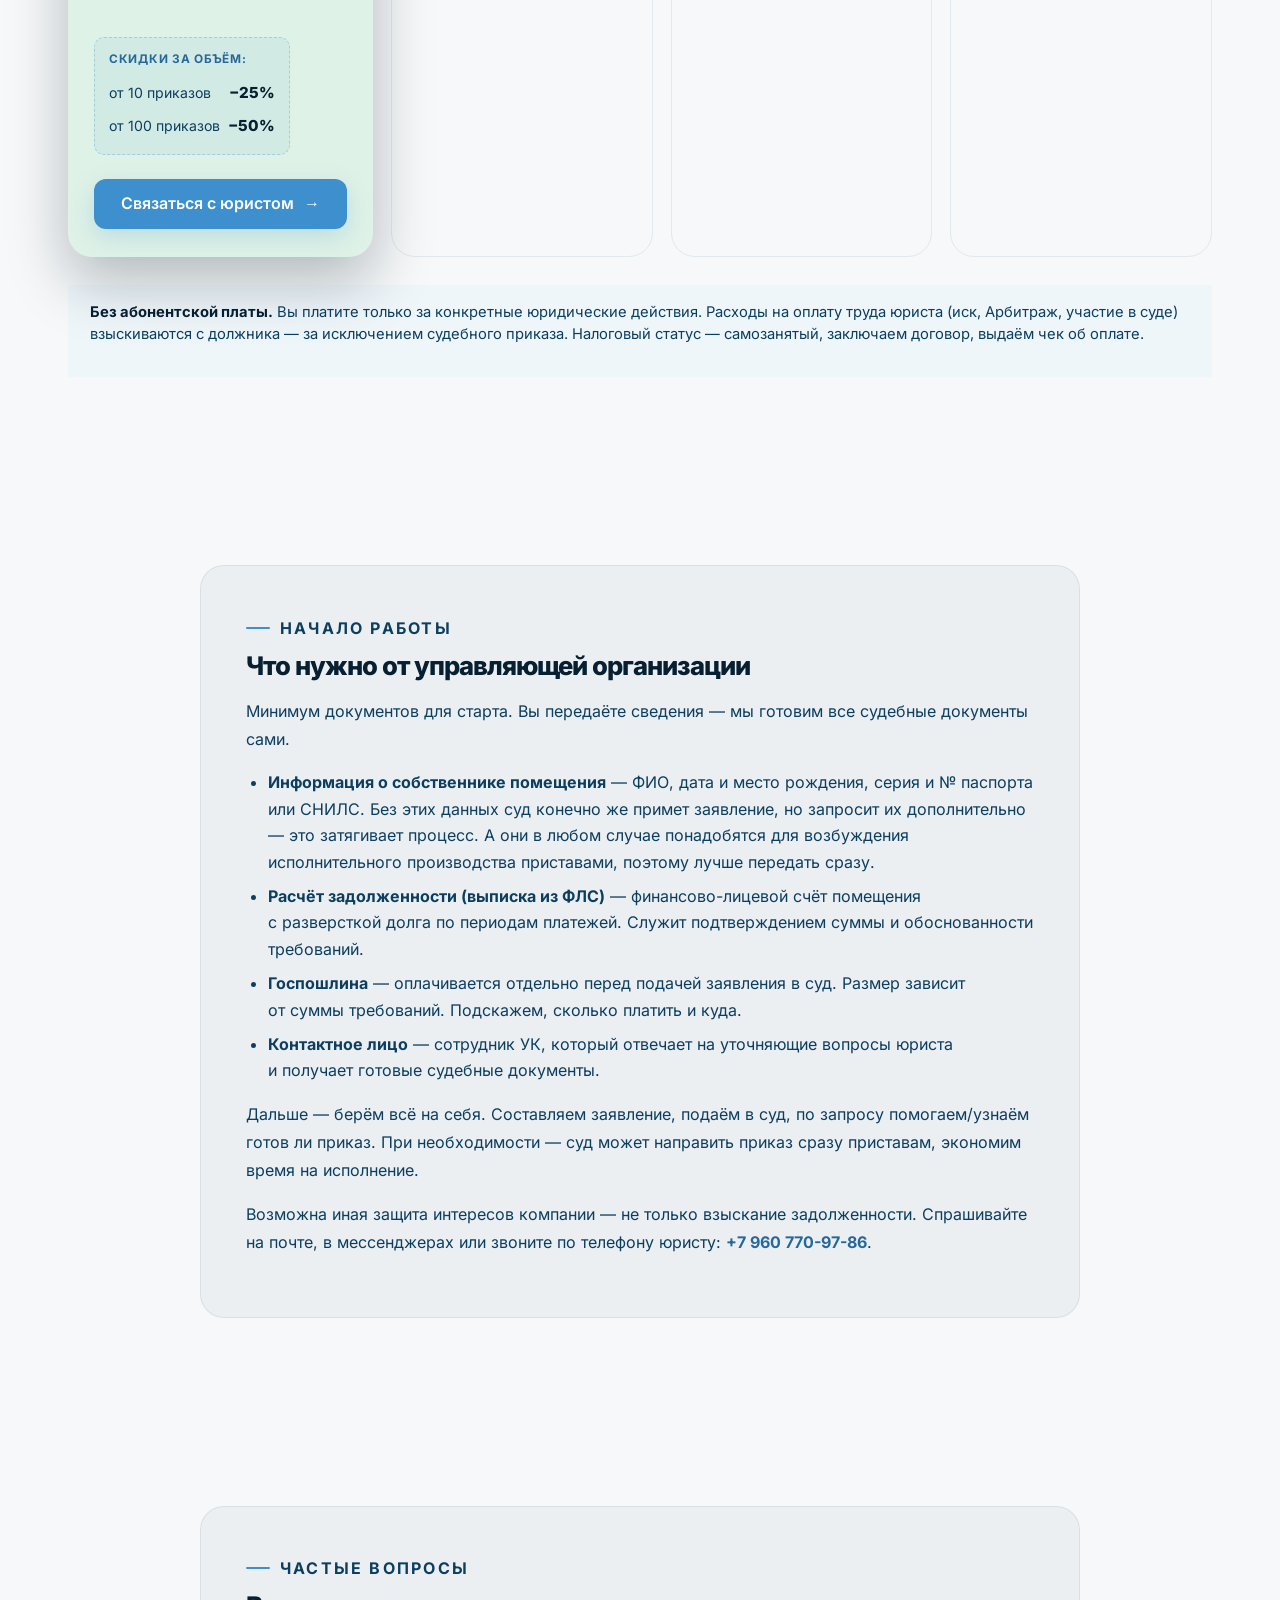
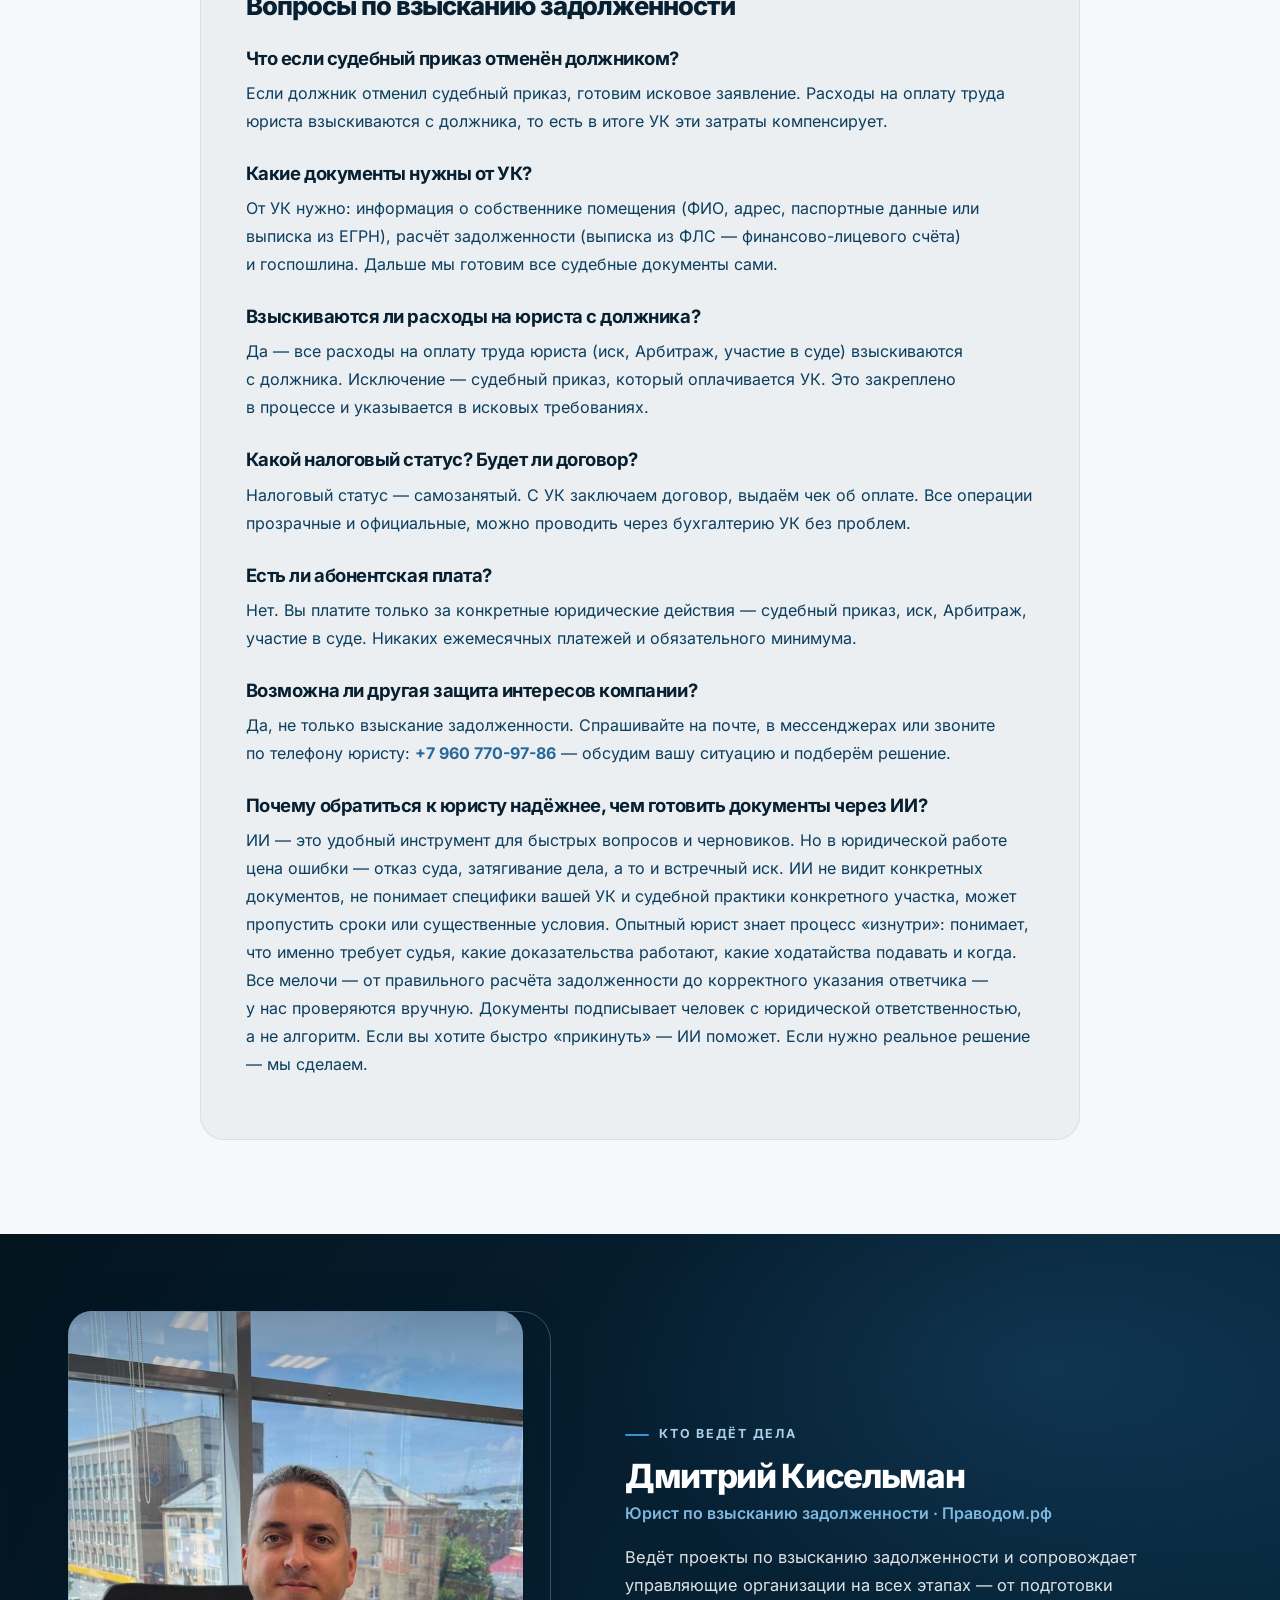
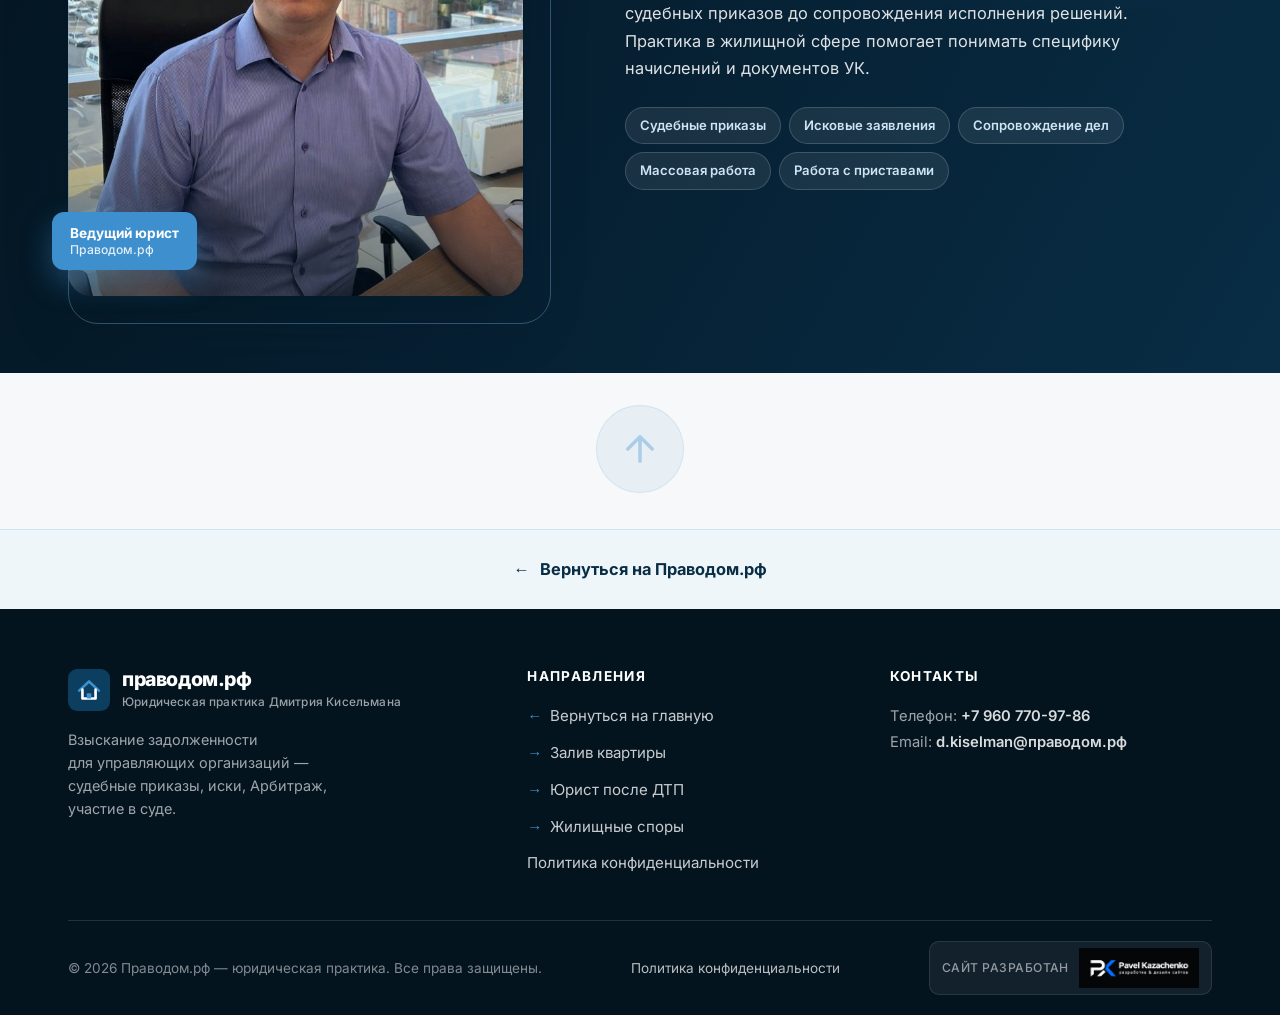
==== commit e4266713: "Add files via upload" ====
--- a/dolgi/index.html
+++ b/dolgi/index.html
@@ -6,7 +6,7 @@
 
   <!-- ================= SEO: базовые мета-теги ================= -->
   <title>Взыскание задолженности для управляющих организаций — судебный приказ от 2 000 ₽</title>
-  <meta name="description" content="Взыскание задолженности для управляющих организаций. Судебный приказ — 2 000 ₽, исковое заявление — 5 000 ₽, иск в Арбитражный суд — 5 000 ₽, участие в суде — 3 000 ₽. Расходы на юриста взыскиваются с должника. Самозанятый, договор, чек. Передайте документы — остальное сделаем сами.">
+  <meta name="description" content="Взыскание задолженности для управляющих организаций. Судебный приказ — 2 000 ₽, исковое заявление — 2 000 ₽, иск в Арбитражный суд — 5 000 ₽, участие в суде — 3 000 ₽. Расходы на юриста взыскиваются с должника. Самозанятый, договор, чек. Передайте документы — остальное сделаем сами.">
   <meta name="keywords" content="взыскание задолженности, судебный приказ, должники управляющих организаций, юридическое сопровождение управляющих организаций, взыскание долгов за коммунальные услуги, иск в Арбитражный суд, самозанятый юрист для УК">
   <meta name="author" content="Дмитрий Кисельман">
   <meta name="robots" content="index, follow, max-image-preview:large, max-snippet:-1">
@@ -20,14 +20,14 @@
   <meta property="og:locale" content="ru_RU">
   <meta property="og:url" content="https://xn--80aeg6aibci.xn--p1ai/dolgi/">
   <meta property="og:title" content="Взыскание задолженности для управляющих организаций — судебный приказ от 2 000 ₽">
-  <meta property="og:description" content="Судебный приказ — 2 000 ₽, иск — 5 000 ₽, Арбитраж — 5 000 ₽, участие в суде — 3 000 ₽. Расходы на юриста взыскиваются с должника. Самозанятый, договор, чек.">
+  <meta property="og:description" content="Судебный приказ — 2 000 ₽, иск — 2 000 ₽, Арбитраж — 5 000 ₽, участие в суде — 3 000 ₽. Расходы на юриста взыскиваются с должника. Самозанятый, договор, чек.">
   <meta property="og:image" content="https://xn--80aeg6aibci.xn--p1ai/assets/img/city.jpg">
   <meta property="og:image:alt" content="Взыскание задолженности для управляющих организаций — Праводом.рф">
 
   <!-- ================= Twitter Card ================= -->
   <meta name="twitter:card" content="summary_large_image">
   <meta name="twitter:title" content="Взыскание задолженности для управляющих организаций — судебный приказ от 2 000 ₽">
-  <meta name="twitter:description" content="Судебный приказ — 2 000 ₽, иск — 5 000 ₽, Арбитраж — 5 000 ₽. Расходы на юриста взыскиваются с должника. Самозанятый, договор, чек.">
+  <meta name="twitter:description" content="Судебный приказ — 2 000 ₽, иск — 2 000 ₽, Арбитраж — 5 000 ₽. Расходы на юриста взыскиваются с должника. Самозанятый, договор, чек.">
   <meta name="twitter:image" content="https://xn--80aeg6aibci.xn--p1ai/assets/img/city.jpg">
 
   <!-- ================= Производительность и иконки ================= -->
@@ -434,7 +434,7 @@
 
           <article class="price-card">
             <div class="price-card__label">Исковое заявление</div>
-            <div class="price-card__value">5 000&nbsp;₽</div>
+            <div class="price-card__value">2 000&nbsp;₽</div>
             <div class="price-card__unit">если приказ отменён</div>
             <ul class="price-card__list">
               <li>Подготовка искового заявления</li>
@@ -548,13 +548,13 @@
     </div>
   </section>
 
-  <!-- ================= ФИНАЛЬНЫЙ CTA ================= -->
-  <section class="section section--blue">
-    <div class="container cta-final reveal">
-      <h2>Готовы передать список должников?</h2>
-      <p class="sec-lead">Оставьте контакты — свяжемся, согласуем формат списка и&nbsp;порядок работы. </p>
-      <button class="btn btn--primary btn--lg" type="button" data-modal-open data-modal-source="dolgi-final">Оставить заявку <span class="arr">→</span></button>
-    </div>
+  <!-- ================= СТРЕЛКА НАВЕРХ ================= -->
+  <section class="back-to-top-section">
+    <a href="#top" class="back-to-top" aria-label="Наверх" title="Наверх">
+      <svg viewBox="0 0 24 24" fill="none" stroke="currentColor" stroke-width="2" stroke-linecap="round" stroke-linejoin="round" aria-hidden="true">
+        <path d="M12 19V5M5 12l7-7 7 7"/>
+      </svg>
+    </a>
   </section>
 
 </main>
--- a/assets/style.css
+++ b/assets/style.css
@@ -520,6 +520,38 @@
   .remote-banner__icon{width:48px;height:48px}
   .remote-banner__icon svg{width:24px;height:24px}
   .remote-banner__list{grid-template-columns:1fr}
+}
+
+/* -------- Стрелка «наверх» — большая, широкая, полупрозрачная -------- */
+.back-to-top-section{
+  padding:32px 0 36px;
+  display:flex;justify-content:center;
+  background:transparent;
+}
+.back-to-top{
+  display:flex;align-items:center;justify-content:center;
+  width:88px;height:88px;
+  border-radius:50%;
+  background:rgba(62,143,206,.08);
+  color:rgba(62,143,206,.35);
+  text-decoration:none;
+  transition:background .25s,color .25s,transform .25s;
+  border:1px solid rgba(62,143,206,.12);
+}
+.back-to-top:hover{
+  background:rgba(62,143,206,.14);
+  color:var(--cta);
+  transform:translateY(-2px);
+}
+.back-to-top:active{transform:translateY(0)}
+.back-to-top svg{
+  width:42px;height:42px;
+  transition:transform .25s;
+}
+.back-to-top:hover svg{transform:translateY(-2px)}
+@media (max-width:560px){
+  .back-to-top{width:72px;height:72px}
+  .back-to-top svg{width:36px;height:36px}
 }
 
 /* -------- Блок цен (для /dolgi/) -------- */
